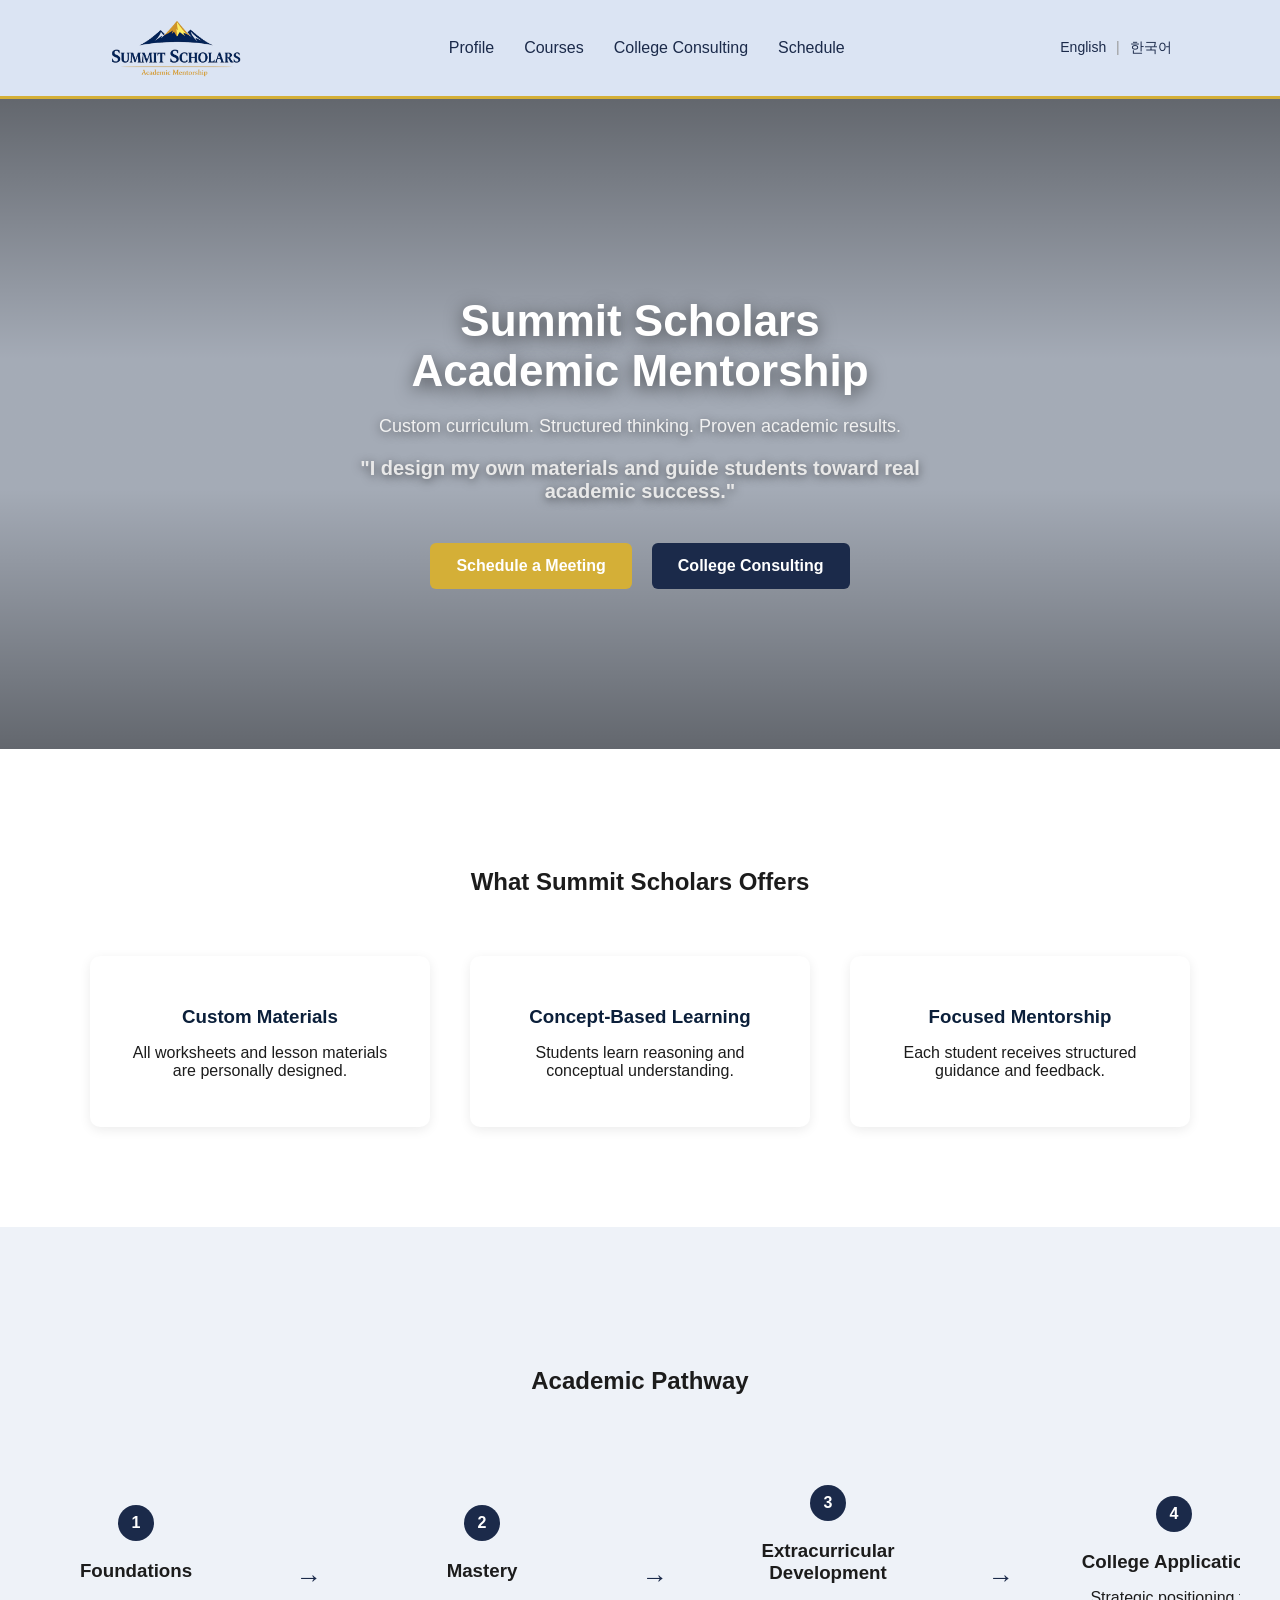
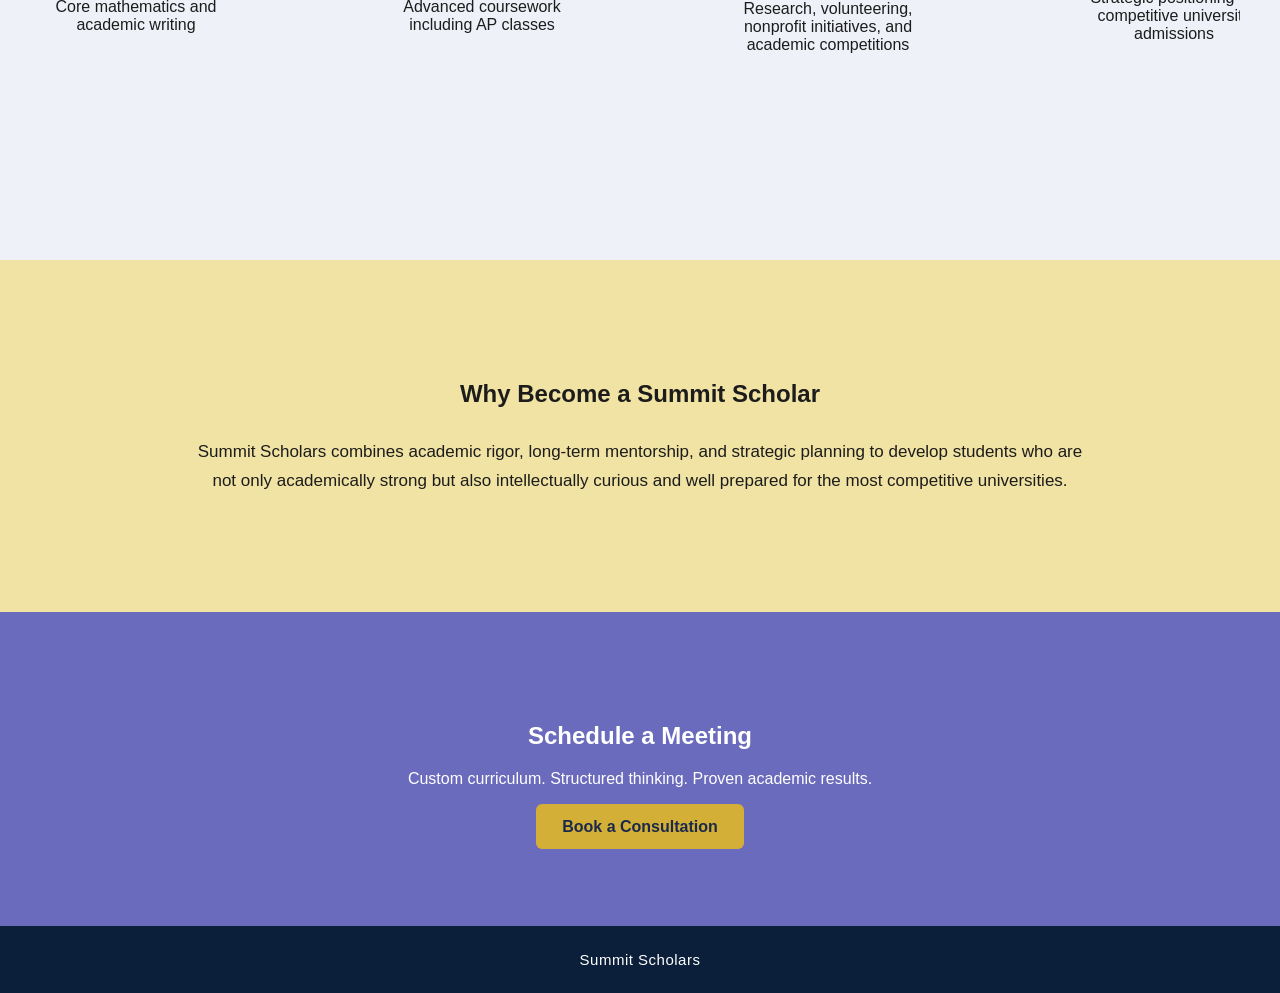
==== index.html @ 56b3a08c "Add files via upload" ====
<!DOCTYPE html>
<html>

<head>

<meta charset="UTF-8">
<title>Summit Scholars</title>
<link rel="stylesheet" href="style.css">

</head>

<body data-page="home">

<header>

<a href="index.html" class="logo">
<img src="summit-logo.png" class="logo-img" alt="Summit Scholars Logo">
</a>

<nav>
<a href="profile.html" data-i18n="nav_profile">Profile</a>
<a href="courses.html" data-i18n="nav_courses">Courses</a>
<a href="consulting.html" data-i18n="nav_consulting">College Consulting</a>
<a href="schedule.html" data-i18n="nav_schedule">Schedule</a>
</nav>

<div class="lang-switch">
<a href="#" onclick="setEnglish(); return false;">English</a>
<span class="lang-separator">|</span>
<a href="#" onclick="setKorean(); return false;">한국어</a>
</div>

</header>

<section class="hero section-soft-blue" style="position:relative;padding:120px 20px;text-align:center;overflow:hidden;">

<video id="hero-video" autoplay muted loop playsinline style="position:absolute;top:0;left:0;width:100%;height:100%;object-fit:cover;z-index:0;opacity:0.35;">
  <source src="hero-background.mp4" type="video/mp4">
</video>
<div style="position:absolute;top:0;left:0;width:100%;height:100%;z-index:1;background:linear-gradient(to bottom, rgba(0,0,0,0.55) 0%, rgba(0,0,0,0.25) 40%, rgba(0,0,0,0.25) 60%, rgba(0,0,0,0.55) 100%);"></div>

<div style="max-width:900px;margin:auto;position:relative;z-index:2;padding:40px 50px;">

<h1 data-i18n="hero_title" style="font-size:44px;margin-bottom:20px;color:#ffffff;text-shadow:0 4px 18px rgba(0,0,0,0.6);">Summit Scholars<br>Academic Mentorship</h1>

<p class="subtitle" data-i18n="hero_subtitle" style="font-size:18px;margin-bottom:20px;color:#f1f1f1;text-shadow:0 2px 10px rgba(0,0,0,0.55);">
Elite academic mentorship and strategic college consulting.
</p>

<p class="motto" data-i18n="hero_motto" style="max-width:650px;margin:auto;margin-bottom:40px;color:#e8e8e8;text-shadow:0 2px 10px rgba(0,0,0,0.55);">
Summit Scholars develops students through a structured pathway — building strong academic foundations, advancing into mastery, cultivating meaningful extracurricular experiences, and preparing for competitive university admissions.
</p>

<div style="display:flex;justify-content:center;gap:20px;flex-wrap:wrap;">
<a class="cta" href="schedule.html" data-i18n="schedule_title">Schedule a Meeting</a>
<a class="cta" href="consulting.html" style="background:#1b2a4a;" data-i18n="nav_consulting">College Consulting</a>
</div>

</div>

</section>


<section class="section-light" style="padding:100px 20px;text-align:center;">

<div style="max-width:1100px;margin:auto;">

<h2 data-i18n="services_title" style="margin-bottom:60px;">What Summit Scholars Provides</h2>

<div style="display:grid;grid-template-columns:repeat(auto-fit,minmax(250px,1fr));gap:40px;">

<div class="feature">
<h3 data-i18n="feature1_title">Academic Tutoring</h3>
<p data-i18n="feature1_text">AP coursework, foundational learning, and structured academic support.</p>
</div>

<div class="feature">
<h3 data-i18n="feature2_title">College Consulting</h3>
<p data-i18n="feature2_text">Strategic planning for university admissions and academic positioning.</p>
</div>

<div class="feature">
<h3 data-i18n="feature3_title">Research Mentorship</h3>
<p data-i18n="feature3_text">Guidance toward research, conferences, and academic publications.</p>
</div>

</div>

</div>

</section>


<section class="section-sky" style="padding:120px 20px;text-align:center;">

<div style="max-width:1200px;margin:auto;">

<h2 data-i18n="pathway_title" style="margin-bottom:20px;">Academic Pathway</h2>


<div id="pathway-scroll" style="overflow:hidden;cursor:default;padding:30px 0;">

<div id="pathway-track" style="display:flex;align-items:center;gap:50px;min-width:max-content;padding:40px 60px;">

<!-- STEP 1 -->
<div class="timeline-item" style="text-align:center;width:220px;">
<div style="width:36px;height:36px;background:#1b2a4a;color:white;border-radius:50%;display:flex;align-items:center;justify-content:center;margin:auto;margin-bottom:16px;font-weight:600;">1</div>
<h3 data-i18n="path_foundations" style="margin-bottom:8px;">Foundations</h3>
<p data-i18n="path_foundations_text">Core mathematics and academic writing</p>
</div>

<div style="font-size:26px;color:#1b2a4a;">→</div>

<!-- STEP 2 -->
<div class="timeline-item" style="text-align:center;width:220px;">
<div style="width:36px;height:36px;background:#1b2a4a;color:white;border-radius:50%;display:flex;align-items:center;justify-content:center;margin:auto;margin-bottom:16px;font-weight:600;">2</div>
<h3 data-i18n="path_mastery" style="margin-bottom:8px;">Mastery</h3>
<p data-i18n="path_mastery_text">Advanced coursework including AP classes</p>
</div>

<div style="font-size:26px;color:#1b2a4a;">→</div>

<!-- STEP 3 -->
<div class="timeline-item" style="text-align:center;width:220px;">
<div style="width:36px;height:36px;background:#1b2a4a;color:white;border-radius:50%;display:flex;align-items:center;justify-content:center;margin:auto;margin-bottom:16px;font-weight:600;">3</div>
<h3 data-i18n="path_extracurricular" style="margin-bottom:8px;">Extracurricular Development</h3>
<p data-i18n="path_extracurricular_text">Research, volunteering, nonprofit initiatives, and academic competitions</p>
</div>

<div style="font-size:26px;color:#1b2a4a;">→</div>

<!-- STEP 4 -->
<div class="timeline-item" style="text-align:center;width:220px;">
<div style="width:36px;height:36px;background:#1b2a4a;color:white;border-radius:50%;display:flex;align-items:center;justify-content:center;margin:auto;margin-bottom:16px;font-weight:600;">4</div>
<h3 data-i18n="path_college" style="margin-bottom:8px;">College Applications</h3>
<p data-i18n="path_college_text">Strategic positioning for competitive university admissions</p>
</div>

<div style="font-size:26px;color:#1b2a4a;">→</div>

<!-- STEP 5 -->
<div class="timeline-item" style="text-align:center;width:220px;">
<div style="width:36px;height:36px;background:#1b2a4a;color:white;border-radius:50%;display:flex;align-items:center;justify-content:center;margin:auto;margin-bottom:16px;font-weight:600;">5</div>
<h3 data-i18n="path_postcollege" style="margin-bottom:8px;">Post‑College Preparation</h3>
<p data-i18n="path_postcollege_text">Graduate school and professional development planning</p>
</div>


</div>

</div>

</div>

</section>


<section class="section-gold-soft" style="padding:100px 20px;text-align:center;">

<div style="max-width:900px;margin:auto;">

<h2 data-i18n="summit_title" style="margin-bottom:30px;">The Summit Scholar Approach</h2>

<p data-i18n="summit_text" style="font-size:17px;line-height:1.7;">
Summit Scholars combines academic rigor, long‑term mentorship, and strategic planning to develop students who are not only academically strong but also intellectually curious and well prepared for the most competitive universities.
</p>

</div>

</section>


<section class="cta-section section-accent-purple" style="color:white;padding:90px 20px;text-align:center;margin-bottom:0;">

<h2 data-i18n="schedule_title">Begin Your Academic Journey</h2>

<p data-i18n="hero_subtitle" style="margin-top:10px;margin-bottom:30px;">
Academic mentorship and university consulting through Summit Scholars.
</p>

<a class="cta" href="schedule.html" style="background:#d4af37;color:#1b2a4a;" data-i18n="book_consult">Book a Consultation</a>

</section>

<footer style="margin-top:0;">
<p>Summit Scholars</p>
</footer>

<script>
const heroVideo = document.getElementById('hero-video');
if(heroVideo){
  heroVideo.playbackRate = 0.5;
}

let scrollSpeed = 1.0;
let paused = false;

function animateTimeline(){
  const slider = document.getElementById('pathway-scroll');
  const track = document.getElementById('pathway-track');

  if(slider && track && !paused){
    slider.scrollLeft += scrollSpeed;

    if(slider.scrollLeft >= track.scrollWidth - slider.clientWidth){
      slider.scrollLeft = 0;
    }
  }

  requestAnimationFrame(animateTimeline);
}

const sliderElement = document.getElementById('pathway-scroll');
if(sliderElement){
  sliderElement.addEventListener('mouseenter', () => paused = true);
  sliderElement.addEventListener('mouseleave', () => paused = false);
}

animateTimeline();
</script>

<script>
function revealOnScroll(){
const reveals = document.querySelectorAll(".reveal, .reveal-card");

reveals.forEach(el => {
const windowHeight = window.innerHeight;
const elementTop = el.getBoundingClientRect().top;

if(elementTop < windowHeight - 80){
el.classList.add("active");
}
});
}

window.addEventListener("scroll", revealOnScroll);
window.addEventListener("load", revealOnScroll);

</script>

<script src="lang.js"></script>

</body>
</html>
---- style.css ----
:root{
--navy:#0b1f3a;
--navy-light:#1b2a4a;
--gold:#d4af37;
--gold-soft:#f1e3a3;
--sky:#eef2f8;
--soft-blue:#dbe4f3;
--accent-green:#2f8f83;
--accent-purple:#6b6bbd;
--page-bg:#f4f6fa;
--card-bg:#ffffff;
}

body{
margin:0;
font-family: 'Inter', 'Segoe UI', -apple-system, BlinkMacSystemFont, Arial, sans-serif;
animation: pageFade 0.6s ease-in;
background:var(--page-bg);
color:#1c1c1c;
}

/* PAGE FADE ANIMATION */
@keyframes pageFade{
0%{transform:translateY(10px);} 
100%{transform:translateY(0);} 
}

/* HEADER */

header{
background:var(--soft-blue);
border-bottom:3px solid var(--gold);
padding:18px 8%;
display:flex;
justify-content:space-between;
align-items:center;
}

.logo{
font-size:20px;
font-weight:700;
letter-spacing:1px;
}

.logo-img{
height:60px;
}

nav a{
color:#1b2a4a;
text-decoration:none;
margin-left:30px;
font-weight:500;
transition:0.2s;
}

nav a:hover{
color:var(--gold);
}


/* GLOBAL HEADER NORMALIZATION */
header, header *{
box-sizing:border-box;
}

header nav{
display:flex;
align-items:center;
}

header img{
display:block;
}


.lang-switch{
margin-left:40px;
font-size:14px;
color:#1b2a4a;
}

.lang-switch a{
color:#1b2a4a;
text-decoration:none;
margin:0 6px;
font-weight:500;
}

.lang-switch a:hover{
color:var(--gold);
}

.lang-separator{
color:#999;
}



/* HERO SECTION */

.hero{
display:flex;
align-items:center;
justify-content:space-between;
padding:100px 12%;
background:white;
}

.hero-text{
max-width:520px;
animation: heroFade 0.9s ease;
}

.hero h1{
font-size:42px;
color:var(--navy);
margin-bottom:10px;
}

.subtitle{
font-size:18px;
margin-bottom:20px;
}

.motto{
font-size:20px;
font-weight:600;
color:var(--gold);
margin-bottom:30px;
}

.cta{
background:var(--gold);
color:white;
padding:14px 26px;
border-radius:6px;
text-decoration:none;
font-weight:600;
transition:0.2s;
}

.cta:hover{
background:#b8972f; /* darker gold still ok */
}

.hero-photo{
width:260px;
border-radius:12px;
box-shadow:0 6px 20px rgba(0,0,0,0.2);
}

@keyframes heroFade{
0%{opacity:0; transform:translateY(20px);} 
100%{opacity:1; transform:translateY(0);} 
}



/* FEATURES */

.features{
display:grid;
grid-template-columns:repeat(auto-fit,minmax(260px,1fr));
gap:40px;
padding:80px 12%;
background:var(--sky);
}

.feature{
background:white;
padding:30px;
border-radius:10px;
box-shadow:0 3px 12px rgba(0,0,0,0.08);
transition:transform 0.35s ease, box-shadow 0.35s ease, border 0.35s ease;
border:1px solid transparent;
position:relative;
overflow:hidden;
}

.feature:hover{
transform:translateY(-8px) scale(1.02);
box-shadow:0 16px 40px rgba(0,0,0,0.18);
border:1px solid var(--gold);
}

.feature::after{
content:"";
position:absolute;
inset:0;
border-radius:10px;
pointer-events:none;
opacity:0;
box-shadow:0 0 0 0 rgba(212,175,55,0);
transition:opacity 0.35s ease, box-shadow 0.35s ease;
}

.feature:hover::after{
opacity:1;
box-shadow:0 0 18px 2px rgba(212,175,55,0.35);
}

.feature h3{
color:var(--navy);
margin-bottom:10px;
}



/* FOOTER */

footer{
background:var(--navy);
color:white;
text-align:center;
padding:25px 0;
margin-top:80px;
width:100%;
}

footer p{
margin:0;
font-size:15px;
letter-spacing:0.5px;
}


.courses-page{
padding:80px 12%;
text-align:center;
}

.courses-page h1{
font-size:38px;
color:var(--navy);
margin-bottom:15px;
}

.courses-intro{
max-width:700px;
margin:auto;
margin-bottom:50px;
font-size:18px;
line-height:1.6;
}

.course-grid{
display:grid;
grid-template-columns:repeat(auto-fit,minmax(180px,1fr));
gap:25px;
max-width:900px;
margin:auto;
}

.course-box{
background:white;
padding:35px 15px;
border-radius:10px;
font-weight:600;
font-size:16px;
box-shadow:0 4px 12px rgba(0,0,0,0.08);
border-top:4px solid var(--gold);
transition:0.2s;
}

.course-box:hover{
transform:translateY(-5px);
box-shadow:0 8px 20px rgba(0,0,0,0.15);
}

.caption{
margin-top:40px;
font-style:italic;
font-size:16px;
}

.course-section-title{
margin-top:50px;
margin-bottom:25px;
color:var(--navy);
font-size:24px;
}

.soon{
opacity:0.8;
border-top:4px solid #888;
}

.profile-page{
padding:80px 12%;
max-width:900px;
margin:auto;
}

.profile-page h1{
font-size:40px;
margin-bottom:20px;
color:var(--navy);
}

.profile-intro{
font-size:18px;
margin-bottom:25px;
}

.profile-page h2{
margin-top:40px;
color:var(--navy);
}

.profile-block{
background:white;
padding:25px;
margin-top:10px;
border-radius:8px;
box-shadow:0 3px 10px rgba(0,0,0,0.08);
transition: transform 0.25s ease, box-shadow 0.25s ease;
}

.profile-block:hover{
transform:translateY(-4px);
box-shadow:0 8px 22px rgba(0,0,0,0.12);
}

.profile-block ul{
margin:0;
padding-left:18px;
line-height:1.7;
}

.consulting-coming-soon{
border:2px solid var(--gold);
padding:25px;
border-radius:10px;
margin:30px 0;
background:#fafafa;
}

.consulting-preview{
margin:30px 0;
}

.consulting-preview ul{
margin-top:10px;
line-height:1.7;
}

.consulting-intro{
margin-bottom:20px;
}

.consulting-content{
max-width:900px;
margin-top:10px;
}

.consulting-title{
margin-bottom:25px;
}

.consulting-section{
margin:30px 0;
line-height:1.7;
}


/* SCROLL REVEAL ANIMATION */
.reveal{
opacity:0;
transform:translateY(30px);
transition:opacity 0.7s ease, transform 0.7s ease;
}

.reveal.active{
opacity:1;
transform:translateY(0);
}

/* staggered animation for nicer appearance */
.reveal-delay-1{ transition-delay:0.1s; }
.reveal-delay-2{ transition-delay:0.2s; }
.reveal-delay-3{ transition-delay:0.3s; }
.reveal-delay-4{ transition-delay:0.4s; }

/* optional slight zoom effect for cards */
.reveal-card{
opacity:0;
transform:translateY(30px) scale(0.97);
transition:opacity 0.7s ease, transform 0.7s ease;
}

.reveal-card.active{
opacity:1;
transform:translateY(0) scale(1);
}

.section-light{background:var(--card-bg);} 
.section-sky{background:var(--sky);} 
.section-soft-blue{background:var(--soft-blue);} 
.section-gold-soft{background:var(--gold-soft);} 
.section-accent-green{background:var(--accent-green); color:white;} 
.section-accent-purple{background:var(--accent-purple); color:white;}
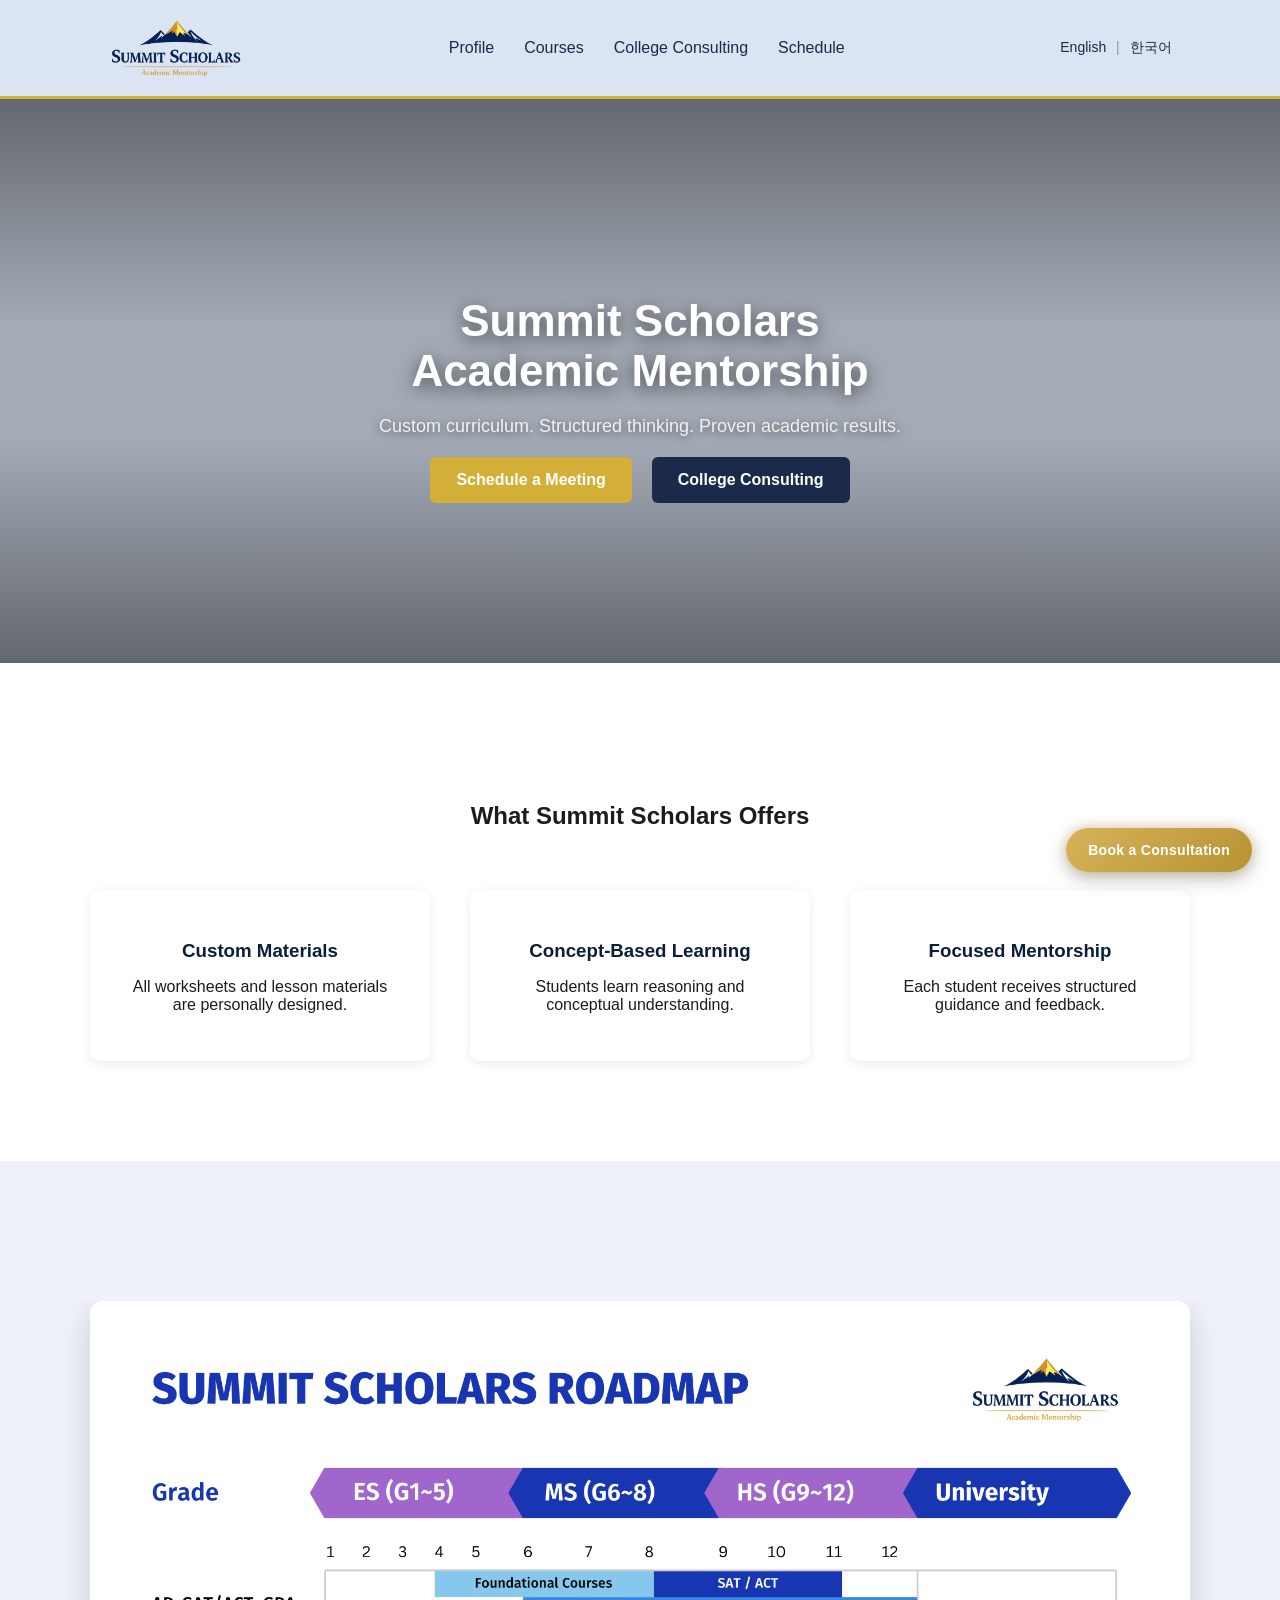
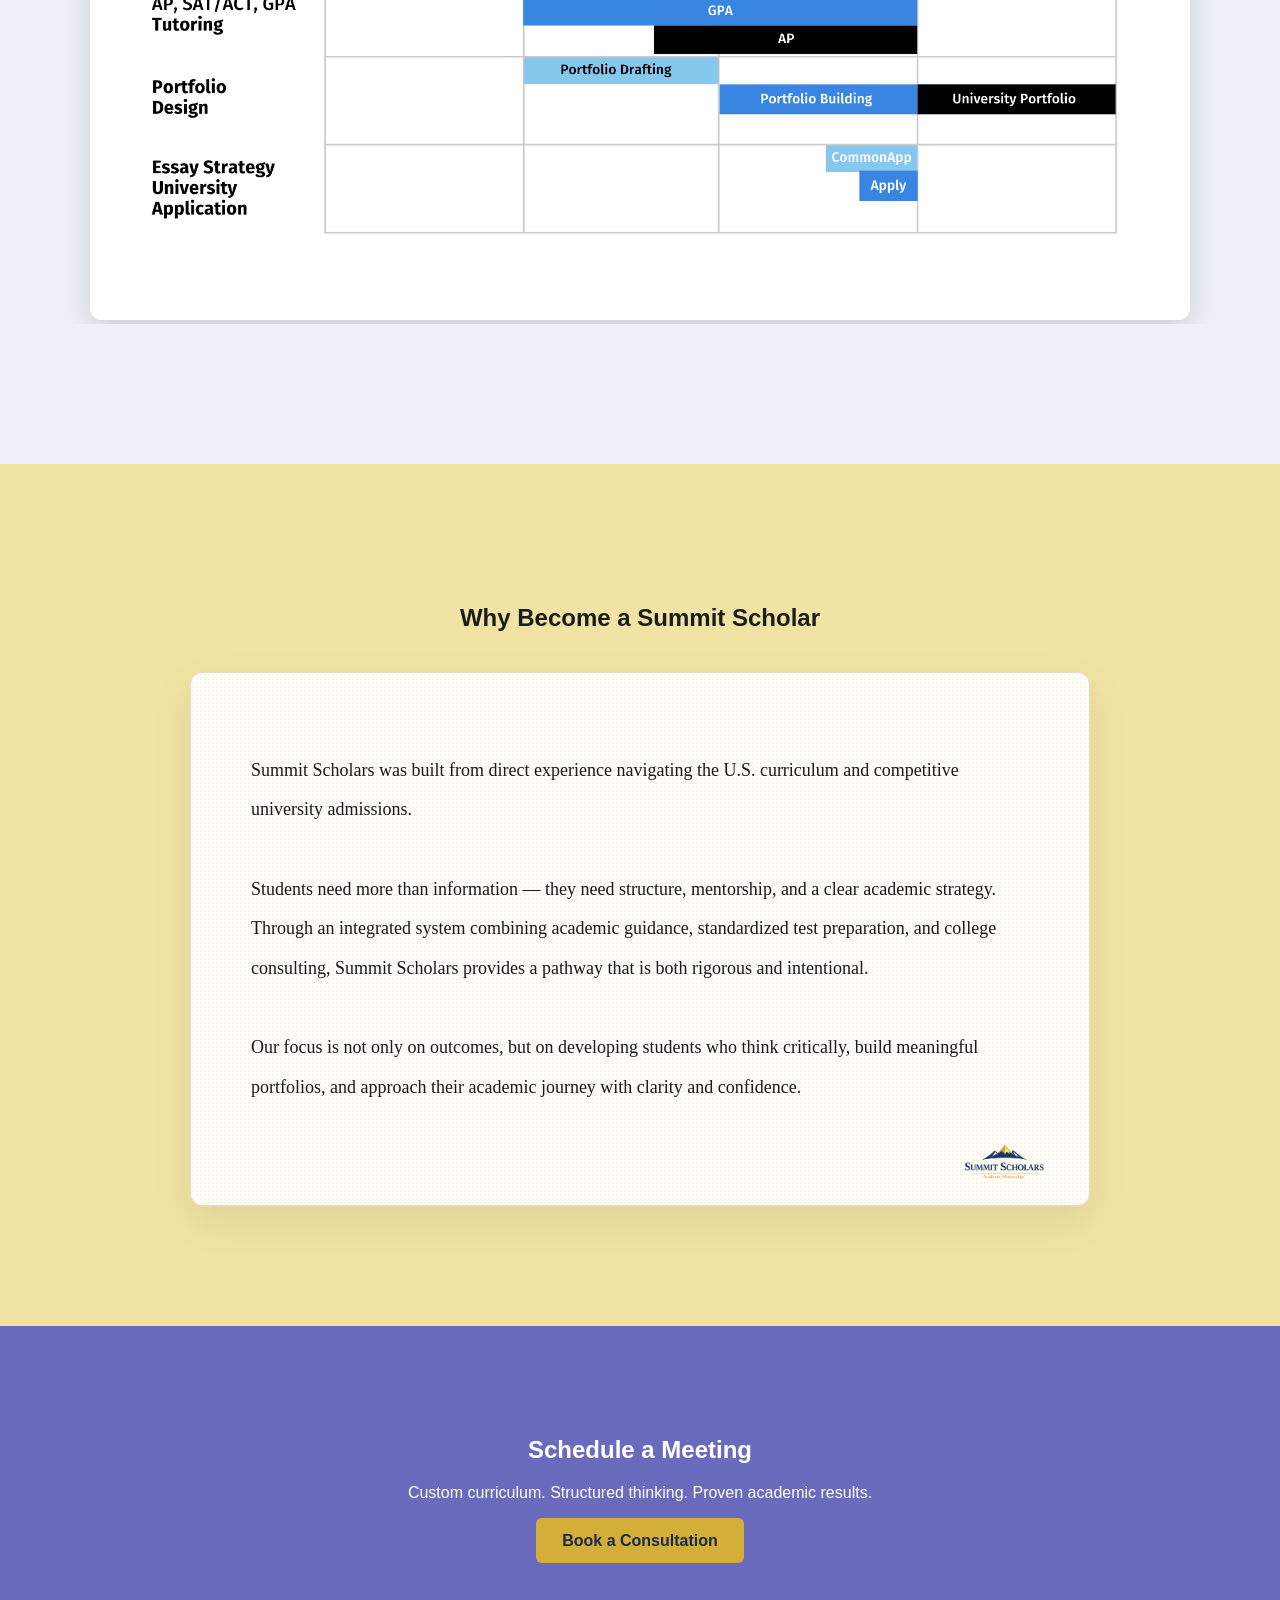
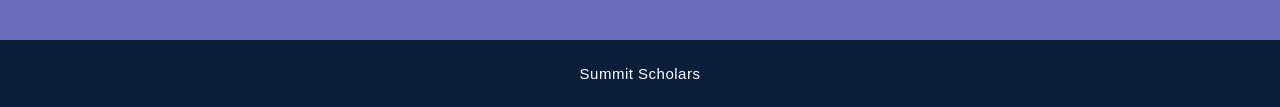
==== commit d4cb46bc: "Add files via upload" ====
--- a/index.html
+++ b/index.html
@@ -47,9 +47,6 @@
 Elite academic mentorship and strategic college consulting.
 </p>
 
-<p class="motto" data-i18n="hero_motto" style="max-width:650px;margin:auto;margin-bottom:40px;color:#e8e8e8;text-shadow:0 2px 10px rgba(0,0,0,0.55);">
-Summit Scholars develops students through a structured pathway — building strong academic foundations, advancing into mastery, cultivating meaningful extracurricular experiences, and preparing for competitive university admissions.
-</p>
 
 <div style="display:flex;justify-content:center;gap:20px;flex-wrap:wrap;">
 <a class="cta" href="schedule.html" data-i18n="schedule_title">Schedule a Meeting</a>
@@ -60,8 +57,7 @@
 
 </section>
 
-
-<section class="section-light" style="padding:100px 20px;text-align:center;">
+<section class="section-light" style="padding:120px 20px 100px 20px;text-align:center;margin-top:0;">
 
 <div style="max-width:1100px;margin:auto;">
 
@@ -91,79 +87,45 @@
 </section>
 
 
-<section class="section-sky" style="padding:120px 20px;text-align:center;">
+<section class="section-sky" style="padding:140px 20px;text-align:center;">
 
 <div style="max-width:1200px;margin:auto;">
 
-<h2 data-i18n="pathway_title" style="margin-bottom:20px;">Academic Pathway</h2>
-
-
-<div id="pathway-scroll" style="overflow:hidden;cursor:default;padding:30px 0;">
-
-<div id="pathway-track" style="display:flex;align-items:center;gap:50px;min-width:max-content;padding:40px 60px;">
-
-<!-- STEP 1 -->
-<div class="timeline-item" style="text-align:center;width:220px;">
-<div style="width:36px;height:36px;background:#1b2a4a;color:white;border-radius:50%;display:flex;align-items:center;justify-content:center;margin:auto;margin-bottom:16px;font-weight:600;">1</div>
-<h3 data-i18n="path_foundations" style="margin-bottom:8px;">Foundations</h3>
-<p data-i18n="path_foundations_text">Core mathematics and academic writing</p>
-</div>
-
-<div style="font-size:26px;color:#1b2a4a;">→</div>
-
-<!-- STEP 2 -->
-<div class="timeline-item" style="text-align:center;width:220px;">
-<div style="width:36px;height:36px;background:#1b2a4a;color:white;border-radius:50%;display:flex;align-items:center;justify-content:center;margin:auto;margin-bottom:16px;font-weight:600;">2</div>
-<h3 data-i18n="path_mastery" style="margin-bottom:8px;">Mastery</h3>
-<p data-i18n="path_mastery_text">Advanced coursework including AP classes</p>
-</div>
-
-<div style="font-size:26px;color:#1b2a4a;">→</div>
-
-<!-- STEP 3 -->
-<div class="timeline-item" style="text-align:center;width:220px;">
-<div style="width:36px;height:36px;background:#1b2a4a;color:white;border-radius:50%;display:flex;align-items:center;justify-content:center;margin:auto;margin-bottom:16px;font-weight:600;">3</div>
-<h3 data-i18n="path_extracurricular" style="margin-bottom:8px;">Extracurricular Development</h3>
-<p data-i18n="path_extracurricular_text">Research, volunteering, nonprofit initiatives, and academic competitions</p>
-</div>
-
-<div style="font-size:26px;color:#1b2a4a;">→</div>
-
-<!-- STEP 4 -->
-<div class="timeline-item" style="text-align:center;width:220px;">
-<div style="width:36px;height:36px;background:#1b2a4a;color:white;border-radius:50%;display:flex;align-items:center;justify-content:center;margin:auto;margin-bottom:16px;font-weight:600;">4</div>
-<h3 data-i18n="path_college" style="margin-bottom:8px;">College Applications</h3>
-<p data-i18n="path_college_text">Strategic positioning for competitive university admissions</p>
-</div>
-
-<div style="font-size:26px;color:#1b2a4a;">→</div>
-
-<!-- STEP 5 -->
-<div class="timeline-item" style="text-align:center;width:220px;">
-<div style="width:36px;height:36px;background:#1b2a4a;color:white;border-radius:50%;display:flex;align-items:center;justify-content:center;margin:auto;margin-bottom:16px;font-weight:600;">5</div>
-<h3 data-i18n="path_postcollege" style="margin-bottom:8px;">Post‑College Preparation</h3>
-<p data-i18n="path_postcollege_text">Graduate school and professional development planning</p>
-</div>
-
-
-</div>
-
-</div>
-
-</div>
-
-</section>
-
-
-<section class="section-gold-soft" style="padding:100px 20px;text-align:center;">
+
+<div style="overflow-x:auto;">
+<img id="roadmap-img" src="roadmap-us.png" alt="Summit Scholars Roadmap" style="width:100%;max-width:1100px;border-radius:12px;box-shadow:0 10px 30px rgba(0,0,0,0.15);">
+</div>
+
+</div>
+
+</section>
+
+
+<section class="section-gold-soft" style="padding:120px 20px;text-align:center;">
 
 <div style="max-width:900px;margin:auto;">
 
-<h2 data-i18n="summit_title" style="margin-bottom:30px;">The Summit Scholar Approach</h2>
-
-<p data-i18n="summit_text" style="font-size:17px;line-height:1.7;">
-Summit Scholars combines academic rigor, long‑term mentorship, and strategic planning to develop students who are not only academically strong but also intellectually curious and well prepared for the most competitive universities.
+<h2 data-i18n="summit_title" style="margin-bottom:30px;">Why Become a Summit Scholar</h2>
+
+<div class="letter-card">
+<p data-i18n="summit_text" class="letter-text">
+Dear students and parents,
+
+Summit Scholars was built from direct experience navigating the U.S. curriculum and competitive university admissions.
+
+Throughout this journey, one thing became clear — students need more than information. They need structure, mentorship, and a clear academic direction.
+
+This is why Summit Scholars exists.
+
+Rather than offering fragmented services, we provide an integrated system that brings together academic mentorship, standardized test preparation, and college consulting into one cohesive pathway.
+
+As someone who has personally gone through this process, I approach each student with a deep sense of responsibility. This is not just about achieving results, but about helping students grow into individuals who think critically, build meaningful portfolios, and pursue their goals with confidence.
+
+If you are looking for guidance that is structured, intentional, and grounded in real experience, Summit Scholars is here to support you.
+
 </p>
+<img src="summit-logo.png" alt="logo" class="letter-logo">
+</div>
 
 </div>
 
@@ -240,5 +202,38 @@
 
 <script src="lang.js"></script>
 
+<style>
+
+.letter-card{
+  max-width:800px;
+  margin:40px auto 0 auto;
+  padding:60px 60px 80px 60px;
+  background:#fffdf7;
+  background-image: radial-gradient(rgba(0,0,0,0.03) 1px, transparent 1px);
+  background-size: 4px 4px;
+  border:1px solid #e5dcc5;
+  border-radius:12px;
+  box-shadow:0 15px 40px rgba(0,0,0,0.08);
+  text-align:left;
+  position:relative;
+}
+
+.letter-text{
+  font-size:18px;
+  line-height:2.2;
+  color:#1a1a1a;
+  font-family:"Segoe Script","Bradley Hand","Comic Sans MS",cursive;
+}
+
+.letter-logo{
+  position:absolute;
+  bottom:25px;
+  right:40px;
+  width:90px;
+  opacity:0.9;
+}
+
+</style>
+
 </body>
 </html>
--- a/style.css
+++ b/style.css
@@ -399,4 +399,42 @@
 .section-soft-blue{background:var(--soft-blue);} 
 .section-gold-soft{background:var(--gold-soft);} 
 .section-accent-green{background:var(--accent-green); color:white;} 
-.section-accent-purple{background:var(--accent-purple); color:white;} +.section-accent-purple{background:var(--accent-purple); color:white;}
+
+/* Floating Consultation Button */
+
+.floating-consult{
+
+position: fixed;
+right: 30px;
+bottom: 30px;
+
+background: #c5a24d;
+color: white;
+
+padding: 14px 20px;
+
+font-size: 14px;
+font-weight: 600;
+
+border-radius: 30px;
+
+text-decoration: none;
+
+box-shadow: 0 6px 20px rgba(0,0,0,0.2);
+
+transition: all .25s ease;
+
+z-index: 9999;
+
+}
+
+.floating-consult:hover{
+
+transform: translateY(-3px);
+
+background: #a8892e;
+
+box-shadow: 0 10px 30px rgba(0,0,0,0.3);
+
+}
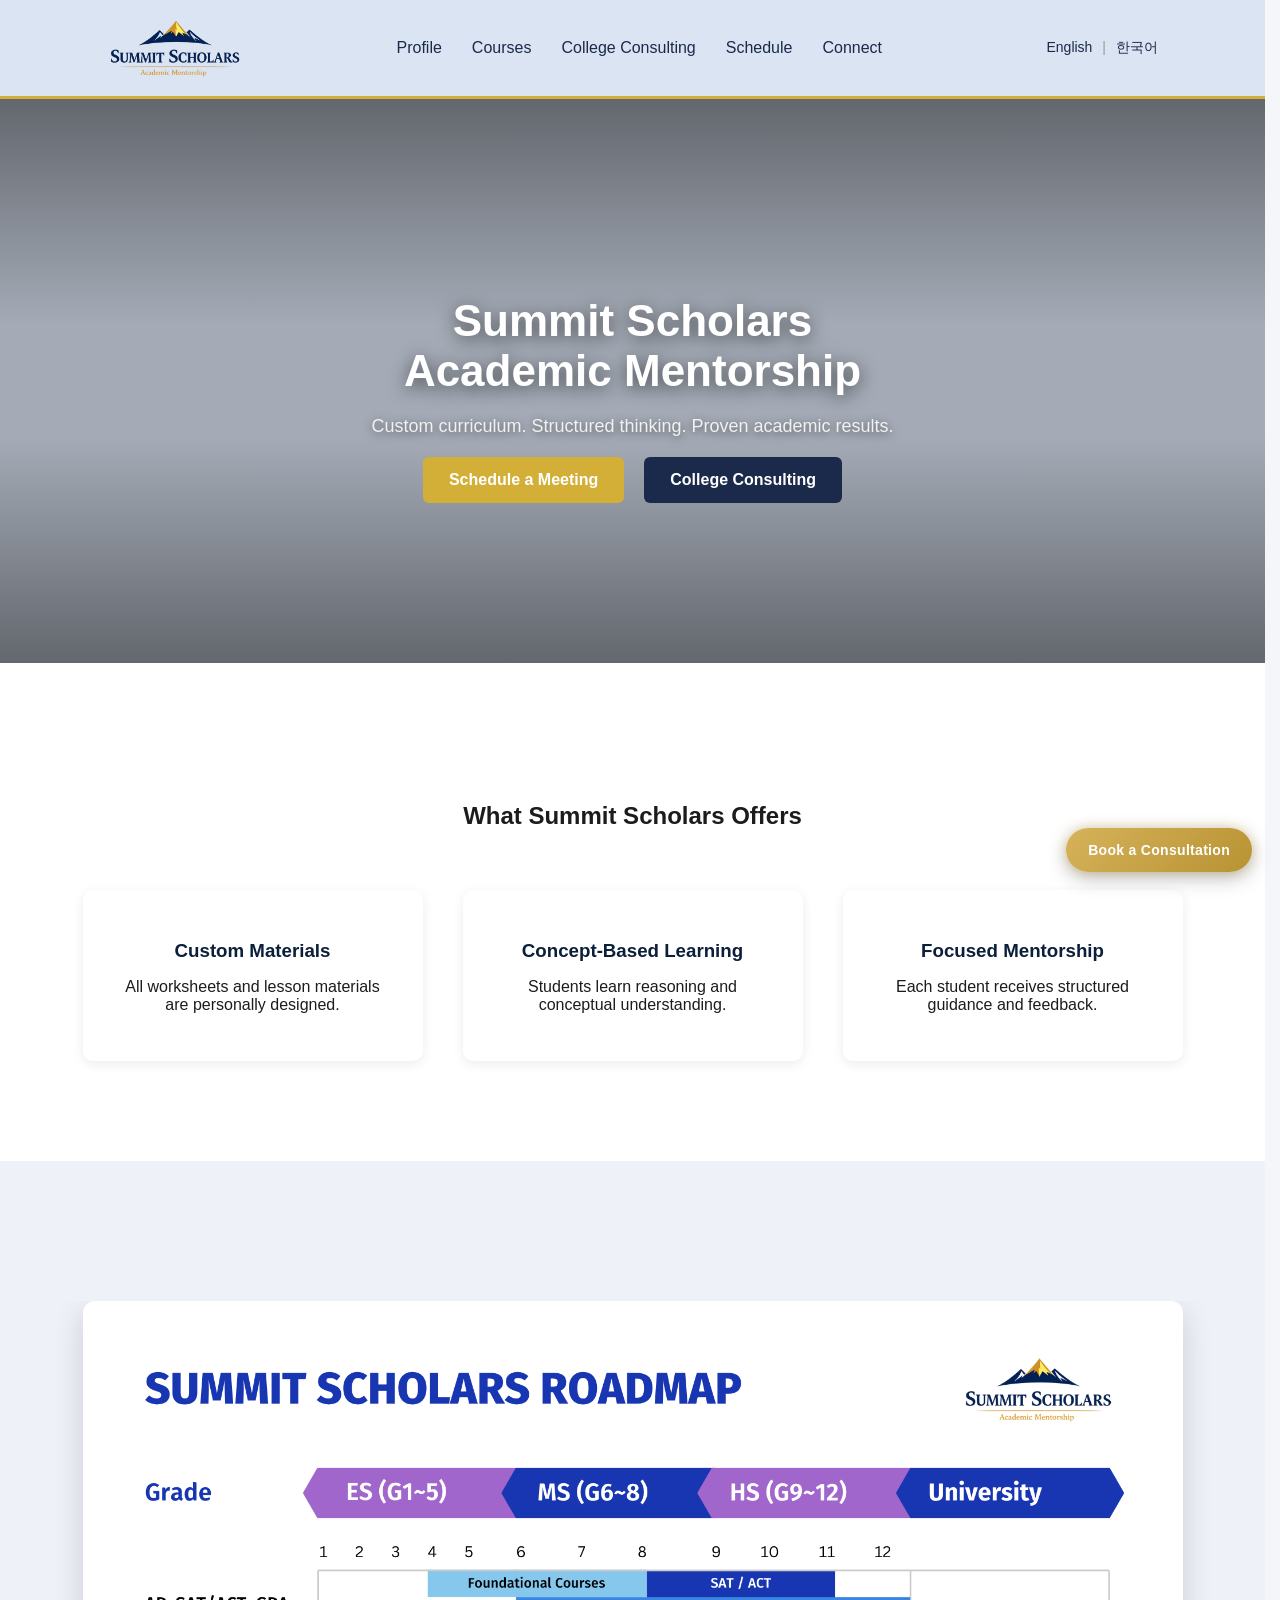
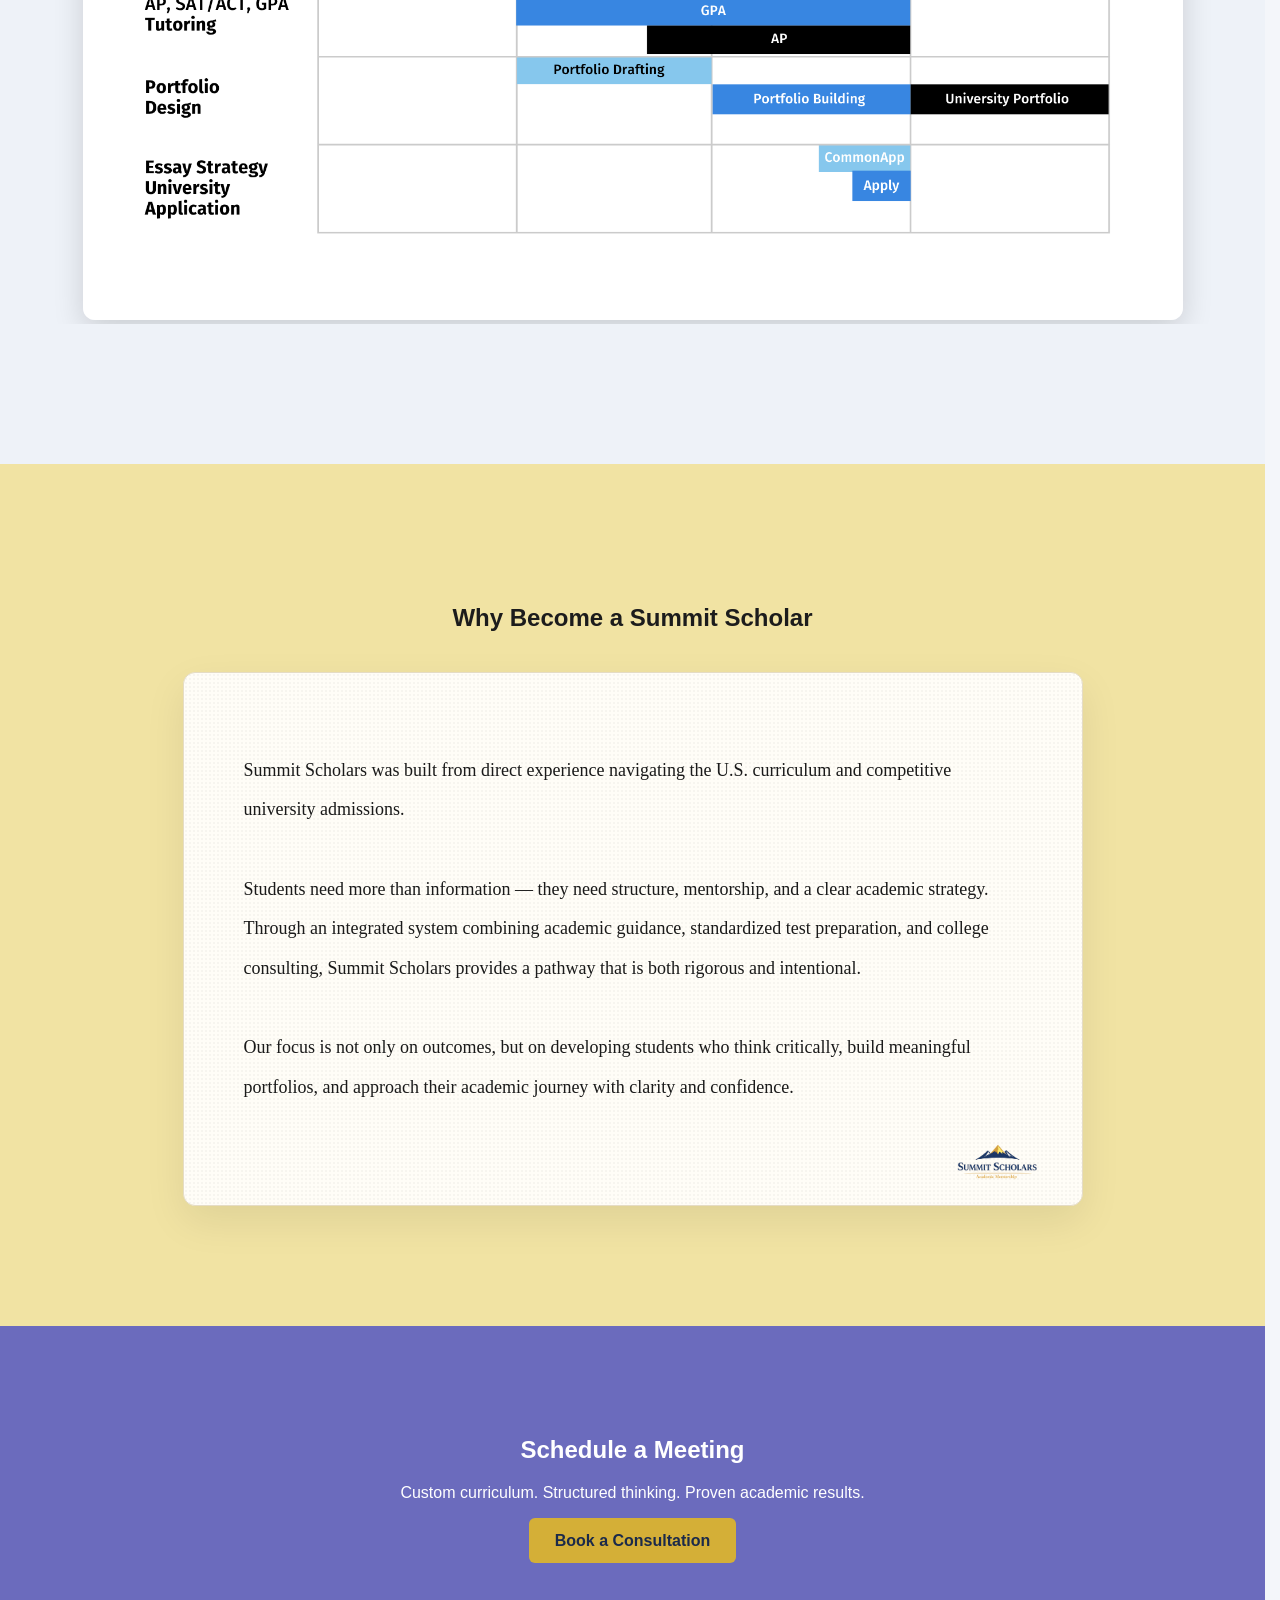
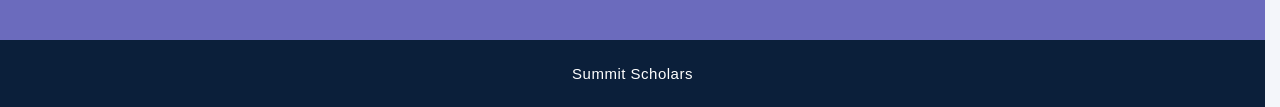
==== commit a8301789: "Add files via upload" ====
--- a/index.html
+++ b/index.html
@@ -4,6 +4,7 @@
 <head>
 
 <meta charset="UTF-8">
+<meta name="viewport" content="width=device-width, initial-scale=1.0">
 <title>Summit Scholars</title>
 <link rel="stylesheet" href="style.css">
 
@@ -22,48 +23,50 @@
 <a href="courses.html" data-i18n="nav_courses">Courses</a>
 <a href="consulting.html" data-i18n="nav_consulting">College Consulting</a>
 <a href="schedule.html" data-i18n="nav_schedule">Schedule</a>
+<a href="connect.html" data-i18n="nav_connect">Connect</a>
 </nav>
 
 <div class="lang-switch">
-<a href="#" onclick="setEnglish(); return false;">English</a>
+<a href="#" data-language="en">English</a>
 <span class="lang-separator">|</span>
-<a href="#" onclick="setKorean(); return false;">한국어</a>
+<a href="#" data-language="ko">한국어</a>
 </div>
 
 </header>
 
-<section class="hero section-soft-blue" style="position:relative;padding:120px 20px;text-align:center;overflow:hidden;">
+<main>
+<section class="hero home-hero section-soft-blue">
 
-<video id="hero-video" autoplay muted loop playsinline style="position:absolute;top:0;left:0;width:100%;height:100%;object-fit:cover;z-index:0;opacity:0.35;">
+<video id="hero-video" class="hero-video" autoplay muted loop playsinline>
   <source src="hero-background.mp4" type="video/mp4">
 </video>
-<div style="position:absolute;top:0;left:0;width:100%;height:100%;z-index:1;background:linear-gradient(to bottom, rgba(0,0,0,0.55) 0%, rgba(0,0,0,0.25) 40%, rgba(0,0,0,0.25) 60%, rgba(0,0,0,0.55) 100%);"></div>
+<div class="hero-overlay"></div>
 
-<div style="max-width:900px;margin:auto;position:relative;z-index:2;padding:40px 50px;">
+<div class="hero-content">
 
-<h1 data-i18n="hero_title" style="font-size:44px;margin-bottom:20px;color:#ffffff;text-shadow:0 4px 18px rgba(0,0,0,0.6);">Summit Scholars<br>Academic Mentorship</h1>
+<h1 class="home-hero-title" data-i18n="hero_title">Summit Scholars<br>Academic Mentorship</h1>
 
-<p class="subtitle" data-i18n="hero_subtitle" style="font-size:18px;margin-bottom:20px;color:#f1f1f1;text-shadow:0 2px 10px rgba(0,0,0,0.55);">
+<p class="subtitle home-hero-subtitle" data-i18n="hero_subtitle">
 Elite academic mentorship and strategic college consulting.
 </p>
 
 
-<div style="display:flex;justify-content:center;gap:20px;flex-wrap:wrap;">
+<div class="button-row">
 <a class="cta" href="schedule.html" data-i18n="schedule_title">Schedule a Meeting</a>
-<a class="cta" href="consulting.html" style="background:#1b2a4a;" data-i18n="nav_consulting">College Consulting</a>
+<a class="cta cta--navy" href="consulting.html" data-i18n="nav_consulting">College Consulting</a>
 </div>
 
 </div>
 
 </section>
 
-<section class="section-light" style="padding:120px 20px 100px 20px;text-align:center;margin-top:0;">
+<section class="services-section section-light">
 
-<div style="max-width:1100px;margin:auto;">
+<div class="section-container">
 
-<h2 data-i18n="services_title" style="margin-bottom:60px;">What Summit Scholars Provides</h2>
+<h2 class="services-title" data-i18n="services_title">What Summit Scholars Provides</h2>
 
-<div style="display:grid;grid-template-columns:repeat(auto-fit,minmax(250px,1fr));gap:40px;">
+<div class="feature-grid">
 
 <div class="feature">
 <h3 data-i18n="feature1_title">Academic Tutoring</h3>
@@ -87,13 +90,13 @@
 </section>
 
 
-<section class="section-sky" style="padding:140px 20px;text-align:center;">
+<section class="roadmap-section section-sky">
 
-<div style="max-width:1200px;margin:auto;">
+<div class="section-container section-container--wide">
 
 
-<div style="overflow-x:auto;">
-<img id="roadmap-img" src="roadmap-us.png" alt="Summit Scholars Roadmap" style="width:100%;max-width:1100px;border-radius:12px;box-shadow:0 10px 30px rgba(0,0,0,0.15);">
+<div class="roadmap-scroll">
+<img id="roadmap-img" class="roadmap-image" src="roadmap-us.png" alt="Summit Scholars Roadmap">
 </div>
 
 </div>
@@ -101,11 +104,11 @@
 </section>
 
 
-<section class="section-gold-soft" style="padding:120px 20px;text-align:center;">
+<section class="letter-section section-gold-soft">
 
-<div style="max-width:900px;margin:auto;">
+<div class="section-container section-container--narrow">
 
-<h2 data-i18n="summit_title" style="margin-bottom:30px;">Why Become a Summit Scholar</h2>
+<h2 class="letter-section-title" data-i18n="summit_title">Why Become a Summit Scholar</h2>
 
 <div class="letter-card">
 <p data-i18n="summit_text" class="letter-text">
@@ -132,108 +135,25 @@
 </section>
 
 
-<section class="cta-section section-accent-purple" style="color:white;padding:90px 20px;text-align:center;margin-bottom:0;">
+<section class="cta-section home-cta-section section-accent-purple">
 
 <h2 data-i18n="schedule_title">Begin Your Academic Journey</h2>
 
-<p data-i18n="hero_subtitle" style="margin-top:10px;margin-bottom:30px;">
+<p class="home-cta-text" data-i18n="hero_subtitle">
 Academic mentorship and university consulting through Summit Scholars.
 </p>
 
-<a class="cta" href="schedule.html" style="background:#d4af37;color:#1b2a4a;" data-i18n="book_consult">Book a Consultation</a>
+<a class="cta cta--gold" href="schedule.html" data-i18n="book_consult">Book a Consultation</a>
 
 </section>
+</main>
 
-<footer style="margin-top:0;">
+<footer class="footer--flush">
 <p>Summit Scholars</p>
 </footer>
 
-<script>
-const heroVideo = document.getElementById('hero-video');
-if(heroVideo){
-  heroVideo.playbackRate = 0.5;
-}
-
-let scrollSpeed = 1.0;
-let paused = false;
-
-function animateTimeline(){
-  const slider = document.getElementById('pathway-scroll');
-  const track = document.getElementById('pathway-track');
-
-  if(slider && track && !paused){
-    slider.scrollLeft += scrollSpeed;
-
-    if(slider.scrollLeft >= track.scrollWidth - slider.clientWidth){
-      slider.scrollLeft = 0;
-    }
-  }
-
-  requestAnimationFrame(animateTimeline);
-}
-
-const sliderElement = document.getElementById('pathway-scroll');
-if(sliderElement){
-  sliderElement.addEventListener('mouseenter', () => paused = true);
-  sliderElement.addEventListener('mouseleave', () => paused = false);
-}
-
-animateTimeline();
-</script>
-
-<script>
-function revealOnScroll(){
-const reveals = document.querySelectorAll(".reveal, .reveal-card");
-
-reveals.forEach(el => {
-const windowHeight = window.innerHeight;
-const elementTop = el.getBoundingClientRect().top;
-
-if(elementTop < windowHeight - 80){
-el.classList.add("active");
-}
-});
-}
-
-window.addEventListener("scroll", revealOnScroll);
-window.addEventListener("load", revealOnScroll);
-
-</script>
-
+<script src="main.js"></script>
 <script src="lang.js"></script>
 
-<style>
-
-.letter-card{
-  max-width:800px;
-  margin:40px auto 0 auto;
-  padding:60px 60px 80px 60px;
-  background:#fffdf7;
-  background-image: radial-gradient(rgba(0,0,0,0.03) 1px, transparent 1px);
-  background-size: 4px 4px;
-  border:1px solid #e5dcc5;
-  border-radius:12px;
-  box-shadow:0 15px 40px rgba(0,0,0,0.08);
-  text-align:left;
-  position:relative;
-}
-
-.letter-text{
-  font-size:18px;
-  line-height:2.2;
-  color:#1a1a1a;
-  font-family:"Segoe Script","Bradley Hand","Comic Sans MS",cursive;
-}
-
-.letter-logo{
-  position:absolute;
-  bottom:25px;
-  right:40px;
-  width:90px;
-  opacity:0.9;
-}
-
-</style>
-
 </body>
-</html>+</html>
--- a/style.css
+++ b/style.css
@@ -5,10 +5,13 @@
 --gold-soft:#f1e3a3;
 --sky:#eef2f8;
 --soft-blue:#dbe4f3;
---accent-green:#2f8f83;
 --accent-purple:#6b6bbd;
 --page-bg:#f4f6fa;
 --card-bg:#ffffff;
+}
+
+html{
+scrollbar-gutter:stable;
 }
 
 body{
@@ -95,6 +98,29 @@
 color:#999;
 }
 
+@media (max-width:900px){
+header{
+flex-wrap:wrap;
+gap:16px;
+}
+
+header nav{
+order:3;
+width:100%;
+justify-content:center;
+flex-wrap:wrap;
+gap:12px 22px;
+}
+
+nav a{
+margin-left:0;
+}
+
+.lang-switch{
+margin-left:0;
+}
+}
+
 
 
 /* HERO SECTION */
@@ -107,11 +133,6 @@
 background:white;
 }
 
-.hero-text{
-max-width:520px;
-animation: heroFade 0.9s ease;
-}
-
 .hero h1{
 font-size:42px;
 color:var(--navy);
@@ -121,13 +142,6 @@
 .subtitle{
 font-size:18px;
 margin-bottom:20px;
-}
-
-.motto{
-font-size:20px;
-font-weight:600;
-color:var(--gold);
-margin-bottom:30px;
 }
 
 .cta{
@@ -144,28 +158,7 @@
 background:#b8972f; /* darker gold still ok */
 }
 
-.hero-photo{
-width:260px;
-border-radius:12px;
-box-shadow:0 6px 20px rgba(0,0,0,0.2);
-}
-
-@keyframes heroFade{
-0%{opacity:0; transform:translateY(20px);} 
-100%{opacity:1; transform:translateY(0);} 
-}
-
-
-
 /* FEATURES */
-
-.features{
-display:grid;
-grid-template-columns:repeat(auto-fit,minmax(260px,1fr));
-gap:40px;
-padding:80px 12%;
-background:var(--sky);
-}
 
 .feature{
 background:white;
@@ -268,12 +261,6 @@
 box-shadow:0 8px 20px rgba(0,0,0,0.15);
 }
 
-.caption{
-margin-top:40px;
-font-style:italic;
-font-size:16px;
-}
-
 .course-section-title{
 margin-top:50px;
 margin-bottom:25px;
@@ -328,42 +315,6 @@
 line-height:1.7;
 }
 
-.consulting-coming-soon{
-border:2px solid var(--gold);
-padding:25px;
-border-radius:10px;
-margin:30px 0;
-background:#fafafa;
-}
-
-.consulting-preview{
-margin:30px 0;
-}
-
-.consulting-preview ul{
-margin-top:10px;
-line-height:1.7;
-}
-
-.consulting-intro{
-margin-bottom:20px;
-}
-
-.consulting-content{
-max-width:900px;
-margin-top:10px;
-}
-
-.consulting-title{
-margin-bottom:25px;
-}
-
-.consulting-section{
-margin:30px 0;
-line-height:1.7;
-}
-
-
 /* SCROLL REVEAL ANIMATION */
 .reveal{
 opacity:0;
@@ -398,43 +349,532 @@
 .section-sky{background:var(--sky);} 
 .section-soft-blue{background:var(--soft-blue);} 
 .section-gold-soft{background:var(--gold-soft);} 
-.section-accent-green{background:var(--accent-green); color:white;} 
 .section-accent-purple{background:var(--accent-purple); color:white;}
 
-/* Floating Consultation Button */
+/* HOME PAGE */
+
+.home-hero{
+position:relative;
+padding:120px 20px;
+text-align:center;
+overflow:hidden;
+}
+
+.hero-video{
+position:absolute;
+inset:0;
+width:100%;
+height:100%;
+object-fit:cover;
+z-index:0;
+opacity:0.35;
+}
+
+.hero-overlay{
+position:absolute;
+inset:0;
+z-index:1;
+background:linear-gradient(to bottom, rgba(0,0,0,0.55) 0%, rgba(0,0,0,0.25) 40%, rgba(0,0,0,0.25) 60%, rgba(0,0,0,0.55) 100%);
+}
+
+.hero-content{
+max-width:900px;
+margin:auto;
+position:relative;
+z-index:2;
+padding:40px 50px;
+}
+
+.home-hero .home-hero-title{
+font-size:44px;
+margin-bottom:20px;
+color:white;
+text-shadow:0 4px 18px rgba(0,0,0,0.6);
+}
+
+.home-hero .home-hero-subtitle{
+font-size:18px;
+margin-bottom:20px;
+color:#f1f1f1;
+text-shadow:0 2px 10px rgba(0,0,0,0.55);
+}
+
+.button-row{
+display:flex;
+justify-content:center;
+gap:20px;
+flex-wrap:wrap;
+}
+
+.cta--navy{background:var(--navy-light);}
+.cta--gold{background:var(--gold);color:var(--navy-light);}
+
+.services-section{
+padding:120px 20px 100px;
+text-align:center;
+}
+
+.section-container{
+max-width:1100px;
+margin:auto;
+}
+
+.section-container--wide{max-width:1200px;}
+.section-container--narrow{max-width:900px;}
+.services-title{margin-bottom:60px;}
+
+.feature-grid{
+display:grid;
+grid-template-columns:repeat(auto-fit,minmax(250px,1fr));
+gap:40px;
+}
+
+.roadmap-section{
+padding:140px 20px;
+text-align:center;
+}
+
+.roadmap-scroll{overflow-x:auto;}
+
+.roadmap-image{
+width:100%;
+max-width:1100px;
+border-radius:12px;
+box-shadow:0 10px 30px rgba(0,0,0,0.15);
+}
+
+.letter-section{
+padding:120px 20px;
+text-align:center;
+}
+
+.letter-section-title{margin-bottom:30px;}
+
+.letter-card{
+max-width:800px;
+margin:40px auto 0;
+padding:60px 60px 80px;
+background-color:#fffdf7;
+background-image:radial-gradient(rgba(0,0,0,0.03) 1px, transparent 1px);
+background-size:4px 4px;
+border:1px solid #e5dcc5;
+border-radius:12px;
+box-shadow:0 15px 40px rgba(0,0,0,0.08);
+text-align:left;
+position:relative;
+}
+
+.letter-text{
+font-size:18px;
+line-height:2.2;
+color:#1a1a1a;
+font-family:"Segoe Script","Bradley Hand","Comic Sans MS",cursive;
+}
+
+.letter-logo{
+position:absolute;
+bottom:25px;
+right:40px;
+width:90px;
+opacity:0.9;
+}
+
+.home-cta-section{
+padding:90px 20px;
+text-align:center;
+margin-bottom:0;
+}
+
+.home-cta-text{margin:10px 0 30px;}
+.footer--flush{margin-top:0;}
+
+/* COURSES PAGE */
+
+.foundation-grid .course-box{
+background:#eef5ff;
+border:2px solid #4a6fdc;
+}
+
+.foundation-title{color:#2c4cc9;}
+
+/* PROFILE PAGE */
+
+.profile-header{
+display:flex;
+gap:40px;
+align-items:flex-start;
+max-width:900px;
+}
+
+.profile-intro{flex:1;}
+.affiliation-label{margin-top:15px;max-width:900px;}
+
+.affiliation{
+display:flex;
+align-items:center;
+gap:20px;
+margin-top:20px;
+flex-wrap:wrap;
+}
+
+.affiliation-logo{height:60px;}
+.affiliation-name{margin:0;}
+.affiliation-detail{margin:4px 0 0;}
+
+.profile-photo{
+border:3px solid var(--gold);
+padding:10px;
+border-radius:10px;
+background:white;
+}
+
+.profile-photo img{
+width:220px;
+border-radius:6px;
+display:block;
+}
+
+.matriculation-card{
+position:relative;
+text-align:center;
+border:1px solid var(--gold);
+box-shadow:0 0 25px rgba(212,175,55,0.4);
+overflow:hidden;
+}
+
+.matriculation-card::before{
+content:"";
+position:absolute;
+top:-50%;
+left:-50%;
+width:200%;
+height:200%;
+background:linear-gradient(120deg, transparent 30%, rgba(212,175,55,0.4), transparent 70%);
+transform:rotate(25deg);
+animation:shine 4s infinite;
+pointer-events:none;
+}
+
+@keyframes shine{
+0%{transform:translateX(-100%) rotate(25deg);}
+100%{transform:translateX(100%) rotate(25deg);}
+}
+
+.university-heading{
+display:flex;
+flex-direction:column;
+align-items:center;
+gap:15px;
+margin-bottom:25px;
+}
+
+.nyu-logo{height:80px;}
+.university-name{margin:0;font-size:20px;font-weight:600;}
+.nyu-program{margin:0;color:#7c3aed;font-weight:700;font-size:16px;}
+.admissions-label{margin-bottom:10px;color:#555;}
+
+.admissions-list{
+font-size:14px;
+line-height:1.9;
+text-align:left;
+max-width:600px;
+margin:0 auto;
+}
+
+.scholarship{color:#c9a227;font-weight:700;}
+.program{color:#1f4ed8;font-weight:700;}
+.education-stats p{margin:8px 0;}
+.ap-list{margin-left:10px;line-height:1.8;}
+
+/* SCHEDULE PAGE */
+
+.schedule-container{
+max-width:1000px;
+margin:80px auto;
+padding:0 40px;
+}
+
+.schedule-section{margin-bottom:70px;}
+.schedule-intro{margin-top:20px;line-height:1.8;font-size:1.05rem;}
+
+.consult-card{
+margin-top:30px;
+padding:28px;
+border-radius:10px;
+background:#f8fafc;
+border:1px solid var(--gold);
+}
+
+.schedule-cta{margin-top:30px;}
+
+.schedule-button{
+display:inline-block;
+padding:14px 26px;
+background:#bfa14a;
+color:white;
+text-decoration:none;
+border-radius:6px;
+font-weight:600;
+transition:all .2s ease;
+}
+
+.schedule-button:hover{background:#a8892e;transform:translateY(-2px);}
+
+/* CONSULTING PAGE */
+
+.consulting-hero,
+.consulting-application{
+background:#0f172a;
+color:white;
+text-align:center;
+}
+
+.consulting-hero{padding:140px 0 120px;}
+.consulting-application{padding:120px 0;}
+
+.consulting-inner{
+max-width:1100px;
+margin:0 auto;
+padding:0 20px;
+}
+
+.consulting-inner--narrow{max-width:900px;}
+.consulting-title{font-size:42px;margin-bottom:25px;}
+.consulting-lead{font-size:18px;line-height:1.8;opacity:0.9;}
+
+.consulting-stage{padding:100px 0;background:white;}
+.consulting-stage--muted{background:#f8fafc;}
+.consulting-stage--portfolio{padding:110px 0;text-align:center;}
+
+.consulting-two-column{
+display:grid;
+grid-template-columns:1fr 1fr;
+gap:60px;
+align-items:center;
+}
+
+.consulting-stage h2{font-size:32px;margin-bottom:20px;}
+.consulting-copy{line-height:1.8;}
+
+.major-grid{
+display:grid;
+grid-template-columns:repeat(3, minmax(0, 180px));
+gap:18px;
+justify-content:center;
+}
+
+.major-card{
+padding:20px 22px;
+background:#eef2ff;
+border-radius:10px;
+font-weight:700;
+font-size:16px;
+border:1px solid #dbe3ff;
+text-align:center;
+}
+
+.testing-path{
+display:flex;
+flex-direction:column;
+align-items:center;
+gap:18px;
+}
+
+.testing-row{display:flex;gap:14px;}
+
+.testing-card{
+padding:14px 18px;
+background:white;
+border:1px solid #e2e8f0;
+border-radius:8px;
+font-weight:600;
+}
+
+.testing-arrow{font-size:22px;}
+
+.testing-result{
+padding:16px 24px;
+background:#eef2ff;
+border:1px solid #c7d2fe;
+border-radius:10px;
+font-weight:700;
+}
+
+.portfolio-title{font-size:32px;margin-bottom:50px;}
+
+.portfolio-list{
+line-height:1.9;
+text-align:left;
+max-width:260px;
+margin:0 auto;
+}
+
+.portfolio-card h3{margin-bottom:15px;}
+.consulting-application h2{font-size:34px;margin-bottom:25px;}
+.consulting-application p{font-size:18px;line-height:1.9;opacity:0.9;}
+
+.consulting-conclusion{
+margin:0;
+padding:40px 20px;
+background:#fff2cc;
+text-align:center;
+}
+
+.consulting-conclusion h2{font-size:28px;font-weight:700;letter-spacing:1px;}
+.consulting-conclusion p{margin-top:10px;font-size:15px;opacity:0.8;}
+
+#journey-track{
+position:fixed;
+right:40px;
+top:110px;
+bottom:120px;
+width:40px;
+pointer-events:none;
+z-index:5;
+}
+
+#journey-path{
+position:absolute;
+left:50%;
+transform:translateX(-50%);
+top:0;
+width:2px;
+height:100%;
+background:black;
+opacity:0.6;
+border-radius:2px;
+}
+
+#journey-student{
+position:absolute;
+left:50%;
+transform:translate(-50%,0);
+font-size:24px;
+transition:transform 0.25s ease-out;
+}
+
+/* CONNECT PAGE */
+
+.connect-page{
+min-height:calc(100vh - 218px);
+padding:90px 8%;
+box-sizing:border-box;
+text-align:center;
+background:linear-gradient(180deg, var(--page-bg) 0%, var(--soft-blue) 100%);
+}
+
+.connect-page h1{margin:0 0 16px;font-size:40px;color:var(--navy);}
+
+.connect-intro{
+max-width:650px;
+margin:0 auto 50px;
+font-size:18px;
+line-height:1.7;
+color:#4b5563;
+}
+
+.connect-grid{
+display:grid;
+grid-template-columns:repeat(auto-fit, minmax(230px, 1fr));
+gap:28px;
+max-width:1000px;
+margin:auto;
+}
+
+.connect-card{
+display:flex;
+flex-direction:column;
+align-items:center;
+padding:38px 28px;
+background:white;
+border:1px solid rgba(11,31,58,0.1);
+border-top:4px solid var(--gold);
+border-radius:12px;
+box-shadow:0 8px 24px rgba(11,31,58,0.08);
+}
+
+.connect-mark{
+display:flex;
+align-items:center;
+justify-content:center;
+width:58px;
+height:58px;
+margin-bottom:20px;
+border-radius:50%;
+background:var(--navy);
+color:white;
+font-size:22px;
+font-weight:700;
+}
+
+.connect-card h2{margin:0 0 10px;font-size:22px;color:var(--navy);}
+.connect-card p{min-height:50px;margin:0 0 22px;line-height:1.6;color:#5b6472;}
+
+.connect-link{
+margin-top:auto;
+padding:12px 22px;
+border-radius:6px;
+background:var(--gold);
+color:var(--navy);
+font-weight:700;
+text-decoration:none;
+transition:transform .2s ease, background .2s ease;
+}
+
+.connect-link:hover{transform:translateY(-2px);background:#e0bf51;}
+
+/* FLOATING CONSULTATION BUTTON */
 
 .floating-consult{
-
-position: fixed;
-right: 30px;
-bottom: 30px;
-
-background: #c5a24d;
-color: white;
-
-padding: 14px 20px;
-
-font-size: 14px;
-font-weight: 600;
-
-border-radius: 30px;
-
-text-decoration: none;
-
-box-shadow: 0 6px 20px rgba(0,0,0,0.2);
-
-transition: all .25s ease;
-
-z-index: 9999;
-
+position:fixed;
+right:28px;
+bottom:28px;
+padding:14px 22px;
+overflow:hidden;
+background:linear-gradient(135deg,#d6b25a,#b89333);
+color:white;
+border-radius:32px;
+font-weight:600;
+font-size:14px;
+letter-spacing:.3px;
+text-decoration:none;
+box-shadow:0 6px 20px rgba(0,0,0,0.25),0 0 12px rgba(214,178,90,0.45);
+transition:transform .22s ease,box-shadow .22s ease,background .25s ease;
+z-index:9999;
 }
 
 .floating-consult:hover{
-
-transform: translateY(-3px);
-
-background: #a8892e;
-
-box-shadow: 0 10px 30px rgba(0,0,0,0.3);
-
-}+transform:translateY(-4px) scale(1.04);
+background:linear-gradient(135deg,#e2c067,#c9a046);
+box-shadow:0 12px 32px rgba(0,0,0,0.35),0 0 18px rgba(214,178,90,0.7);
+}
+
+.floating-consult::after{
+content:"";
+position:absolute;
+top:0;
+left:-75%;
+width:50%;
+height:100%;
+background:linear-gradient(120deg,transparent 0%,rgba(255,255,255,0.55) 50%,transparent 100%);
+transform:skewX(-20deg);
+animation:consultShine 4s infinite;
+}
+
+@keyframes consultShine{
+0%{left:-75%;}
+60%,100%{left:130%;}
+}
+
+@media (max-width:760px){
+.hero-content{padding:30px 10px;}
+.home-hero .home-hero-title{font-size:36px;}
+.letter-card{padding:40px 30px 75px;}
+.profile-header{flex-direction:column;}
+.profile-photo{align-self:center;}
+.schedule-container{margin:50px auto;padding:0 20px;}
+.consulting-two-column{grid-template-columns:1fr;}
+.major-grid{grid-template-columns:repeat(2, minmax(0, 1fr));}
+#journey-track{display:none;}
+.floating-consult{right:18px;bottom:18px;}
+}
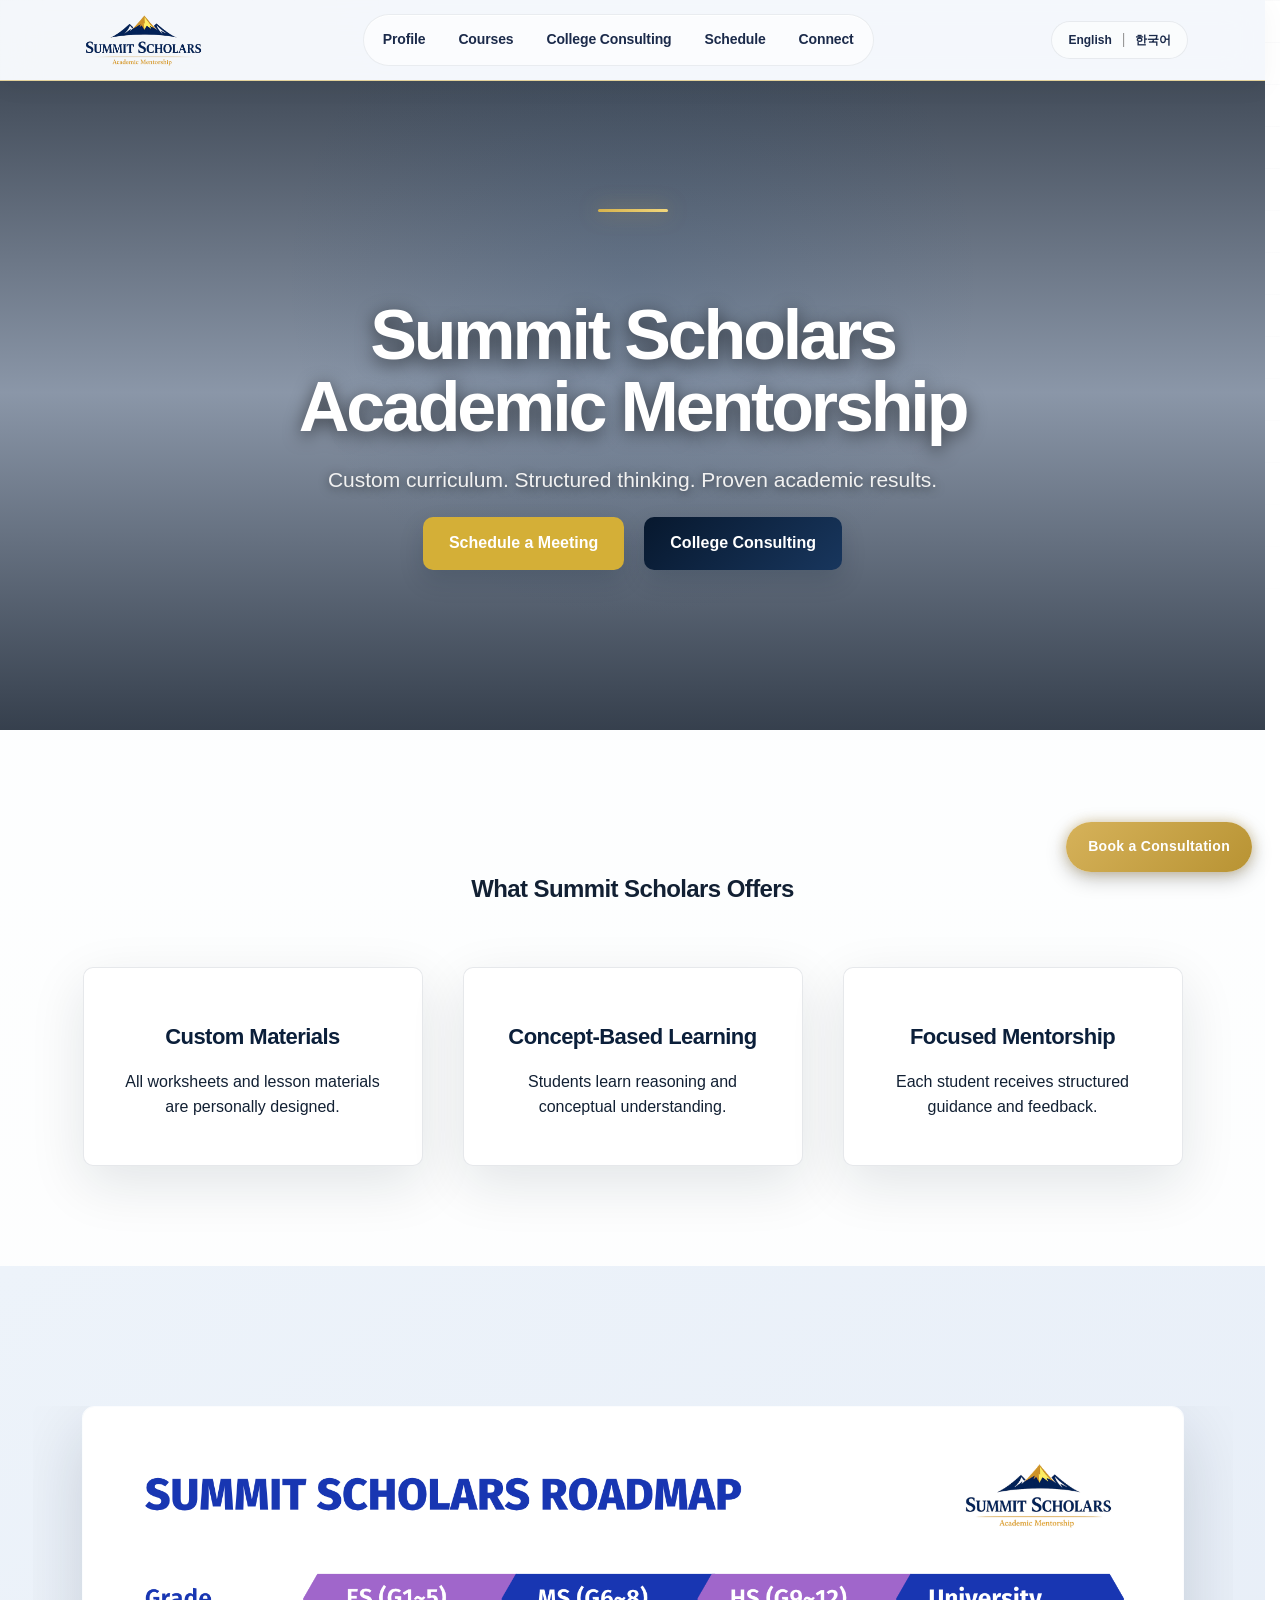
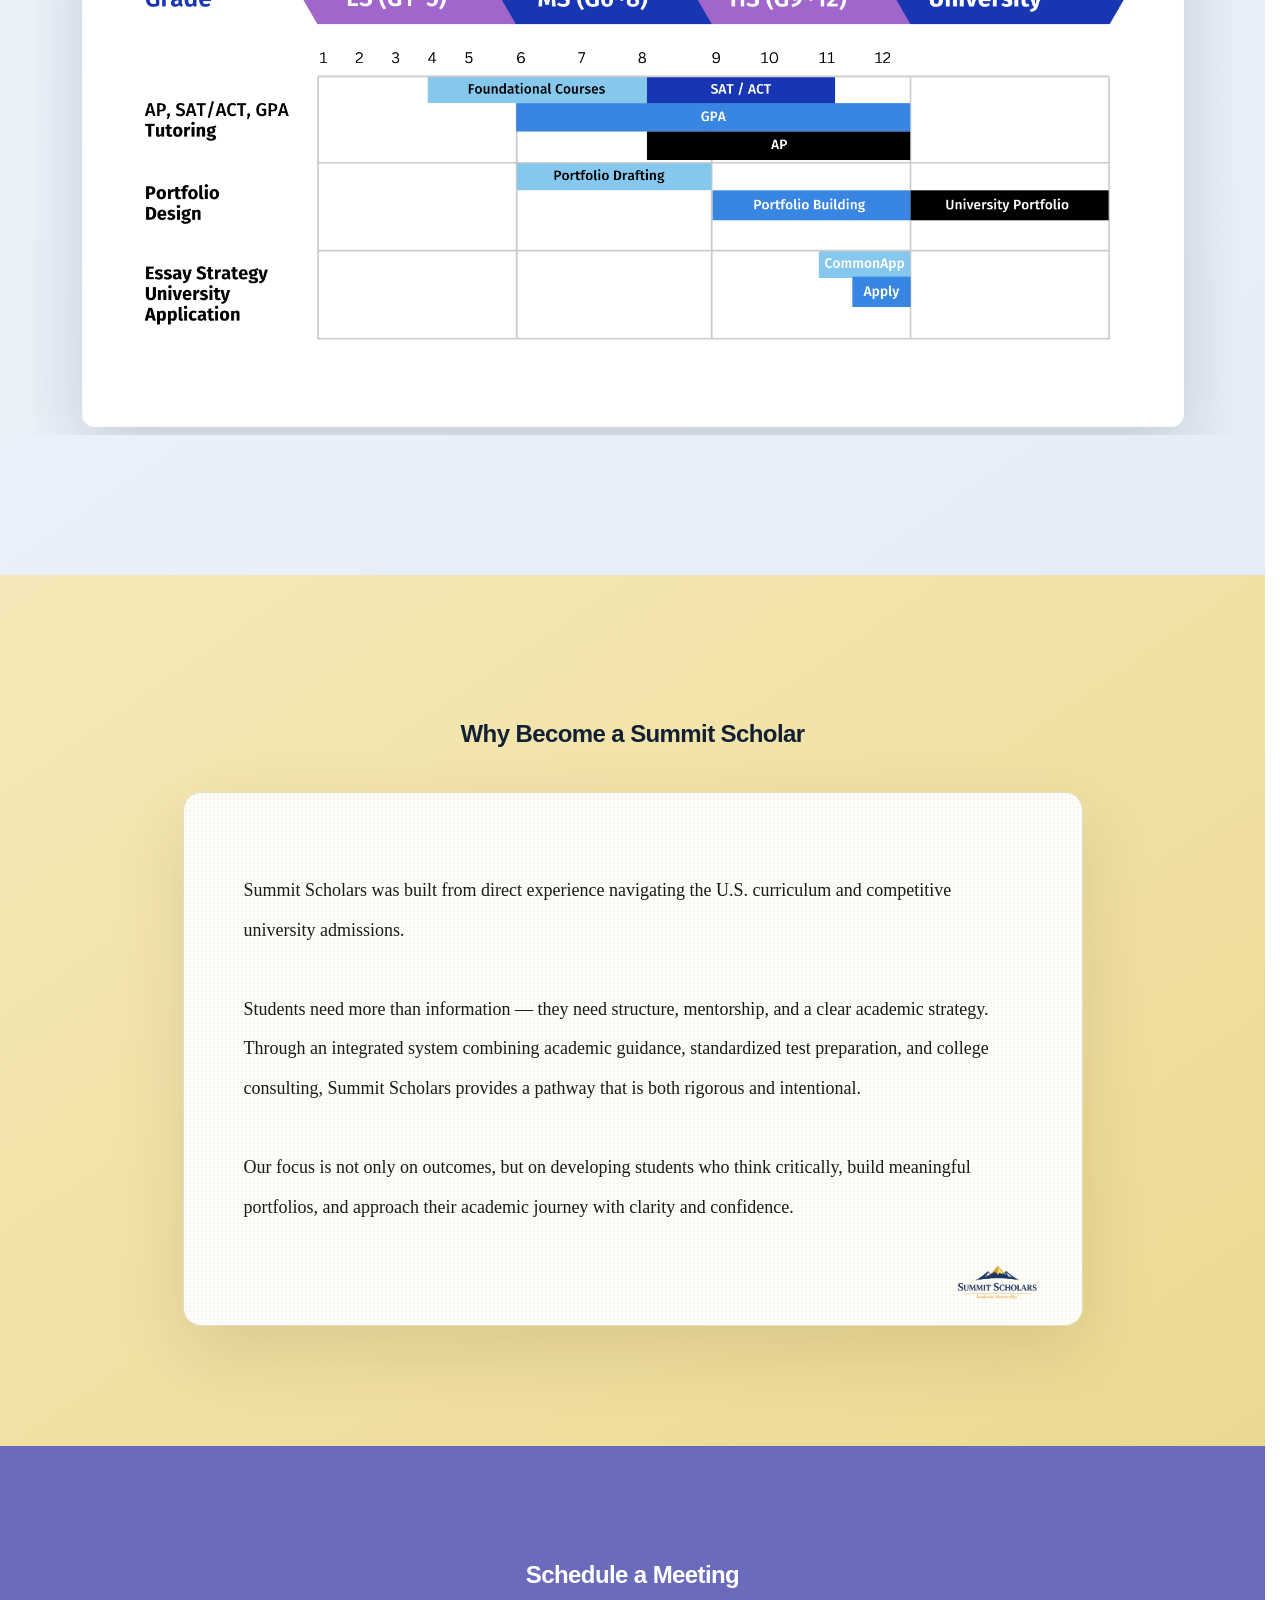
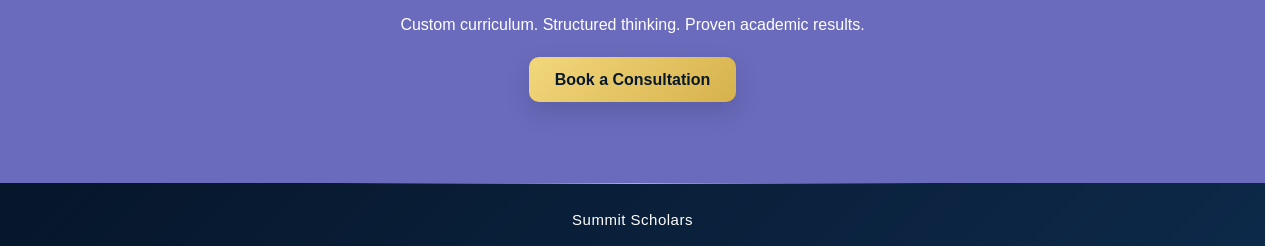
==== commit 1885bb17: "Add files via upload" ====
--- a/index.html
+++ b/index.html
@@ -7,6 +7,7 @@
 <meta name="viewport" content="width=device-width, initial-scale=1.0">
 <title>Summit Scholars</title>
 <link rel="stylesheet" href="style.css">
+<link rel="stylesheet" href="premium.css">
 
 </head>
 
@@ -154,6 +155,7 @@
 
 <script src="main.js"></script>
 <script src="lang.js"></script>
+<script src="premium.js"></script>
 
 </body>
 </html>
--- a/style.css
+++ b/style.css
@@ -571,6 +571,28 @@
 .nyu-logo{height:80px;}
 .university-name{margin:0;font-size:20px;font-weight:600;}
 .nyu-program{margin:0;color:#7c3aed;font-weight:700;font-size:16px;}
+.nyu-honor{
+display:inline-flex;
+align-items:center;
+gap:9px;
+margin:0;
+padding:8px 13px;
+border:1px solid rgba(212,175,55,0.65);
+border-radius:999px;
+background:#fff9df;
+color:#755b0b;
+font-size:14px;
+font-weight:700;
+}
+
+.nyu-honor span{
+padding-left:9px;
+border-left:1px solid rgba(117,91,11,0.25);
+font-size:12px;
+letter-spacing:.04em;
+text-transform:uppercase;
+}
+
 .admissions-label{margin-bottom:10px;color:#555;}
 
 .admissions-list{
@@ -584,7 +606,128 @@
 .scholarship{color:#c9a227;font-weight:700;}
 .program{color:#1f4ed8;font-weight:700;}
 .education-stats p{margin:8px 0;}
-.ap-list{margin-left:10px;line-height:1.8;}
+
+.test-score-section{
+margin-top:26px;
+}
+
+.test-score-section > h3{
+margin:0 0 14px;
+color:var(--navy);
+font-size:19px;
+}
+
+.test-score-grid{
+display:grid;
+grid-template-columns:repeat(2,minmax(0,1fr));
+gap:14px;
+}
+
+.test-score-card{
+display:grid;
+grid-template-columns:auto 1fr;
+column-gap:14px;
+align-items:center;
+min-height:82px;
+padding:15px 18px;
+box-sizing:border-box;
+border:1px solid rgba(11,31,58,0.1);
+border-radius:12px;
+background:#f7f9fc;
+}
+
+.test-name{
+display:grid;
+place-items:center;
+width:46px;
+height:46px;
+border-radius:11px;
+color:white;
+font-size:14px;
+font-weight:800;
+letter-spacing:.04em;
+}
+
+.test-score-card strong{
+font-size:27px;
+line-height:1;
+color:var(--navy);
+}
+
+.test-score-card--sat{background:#eef5fc;border-color:#b9cee5;}
+.test-score-card--sat .test-name{background:#285d91;}
+.test-score-card--act{background:#f5f1fb;border-color:#d1c4e4;}
+.test-score-card--act .test-name{background:#72539a;}
+
+.ap-section{
+margin-top:26px;
+padding-top:22px;
+border-top:1px solid rgba(11,31,58,0.1);
+}
+
+.ap-section > h3{
+margin:0 0 15px;
+color:var(--navy);
+font-size:20px;
+}
+
+.ap-score-group{
+padding:16px;
+border:1px solid rgba(11,31,58,0.1);
+border-radius:12px;
+background:#f9fafc;
+}
+
+.ap-score-group + .ap-score-group{margin-top:14px;}
+.ap-score-group--five{border-left:4px solid #258d76;}
+.ap-score-group--four{border-left:4px solid #686bb8;}
+
+.ap-score-heading{
+display:flex;
+align-items:center;
+gap:14px;
+margin-bottom:13px;
+}
+
+.ap-score-badge{
+display:grid;
+place-items:center;
+width:40px;
+height:40px;
+flex:0 0 40px;
+border-radius:10px;
+color:white;
+font-size:21px;
+font-weight:800;
+}
+
+.ap-score-group--five .ap-score-badge{background:#258d76;}
+.ap-score-group--four .ap-score-badge{background:#686bb8;}
+
+.ap-score-heading h4{margin:0;font-size:16px;color:var(--navy);}
+
+.ap-course-grid{
+display:grid;
+grid-template-columns:repeat(auto-fit,minmax(190px,1fr));
+gap:8px;
+}
+
+.ap-course-card{
+display:flex;
+align-items:center;
+min-height:38px;
+padding:8px 11px;
+box-sizing:border-box;
+border:1px solid rgba(11,31,58,0.08);
+border-radius:9px;
+background:white;
+font-size:12px;
+font-weight:650;
+line-height:1.35;
+}
+
+.ap-score-group--five .ap-course-card{border-left:3px solid #7fc8b6;}
+.ap-score-group--four .ap-course-card{border-left:3px solid #aaa9dc;}
 
 /* SCHEDULE PAGE */
 
@@ -722,36 +865,6 @@
 
 .consulting-conclusion h2{font-size:28px;font-weight:700;letter-spacing:1px;}
 .consulting-conclusion p{margin-top:10px;font-size:15px;opacity:0.8;}
-
-#journey-track{
-position:fixed;
-right:40px;
-top:110px;
-bottom:120px;
-width:40px;
-pointer-events:none;
-z-index:5;
-}
-
-#journey-path{
-position:absolute;
-left:50%;
-transform:translateX(-50%);
-top:0;
-width:2px;
-height:100%;
-background:black;
-opacity:0.6;
-border-radius:2px;
-}
-
-#journey-student{
-position:absolute;
-left:50%;
-transform:translate(-50%,0);
-font-size:24px;
-transition:transform 0.25s ease-out;
-}
 
 /* CONNECT PAGE */
 
@@ -875,6 +988,10 @@
 .schedule-container{margin:50px auto;padding:0 20px;}
 .consulting-two-column{grid-template-columns:1fr;}
 .major-grid{grid-template-columns:repeat(2, minmax(0, 1fr));}
-#journey-track{display:none;}
 .floating-consult{right:18px;bottom:18px;}
-}
+.ap-course-grid{grid-template-columns:1fr;}
+}
+
+@media (max-width:520px){
+.test-score-grid{grid-template-columns:1fr;}
+}
--- a/premium.css
+++ b/premium.css
@@ -0,0 +1,779 @@
+/*
+  Summit Scholars premium enhancement layer.
+  This file intentionally overrides style.css without changing page content.
+  Remove this stylesheet from the HTML files to restore the base design.
+*/
+
+:root{
+--premium-navy:#07182e;
+--premium-blue:#18365d;
+--premium-gold:#d6b24c;
+--premium-gold-light:#f2d77c;
+--premium-ink:#122033;
+--premium-muted:#5d6a7c;
+--premium-line:rgba(11,31,58,0.1);
+--premium-glass:rgba(244,247,252,0.86);
+--premium-shadow:0 18px 55px rgba(7,24,46,0.11);
+--premium-shadow-hover:0 24px 70px rgba(7,24,46,0.17);
+}
+
+html{
+scroll-behavior:smooth;
+}
+
+body{
+background:
+radial-gradient(circle at 8% 5%,rgba(214,178,76,0.08),transparent 24rem),
+linear-gradient(180deg,#f7f9fc 0%,#f2f5f9 100%);
+color:var(--premium-ink);
+line-height:1.55;
+}
+
+body::before{
+content:"";
+position:fixed;
+inset:0;
+pointer-events:none;
+z-index:-1;
+background-image:linear-gradient(rgba(11,31,58,0.018) 1px,transparent 1px),linear-gradient(90deg,rgba(11,31,58,0.018) 1px,transparent 1px);
+background-size:42px 42px;
+mask-image:linear-gradient(to bottom,black,transparent 75%);
+}
+
+::selection{
+background:rgba(214,178,76,0.35);
+color:var(--premium-navy);
+}
+
+/* Polished global header */
+
+header{
+position:sticky;
+top:0;
+z-index:1000;
+padding:13px clamp(24px,6vw,90px);
+background:var(--premium-glass);
+border-bottom:1px solid rgba(214,178,76,0.55);
+box-shadow:0 6px 25px rgba(7,24,46,0.04);
+backdrop-filter:blur(18px) saturate(145%);
+-webkit-backdrop-filter:blur(18px) saturate(145%);
+transition:padding .25s ease,background .25s ease,box-shadow .25s ease;
+}
+
+header.is-scrolled{
+padding-top:9px;
+padding-bottom:9px;
+background:rgba(247,249,252,0.94);
+box-shadow:0 12px 35px rgba(7,24,46,0.1);
+}
+
+.logo-img{
+height:54px;
+transition:height .25s ease,transform .25s ease;
+}
+
+.logo:hover .logo-img{
+transform:translateY(-1px) scale(1.025);
+}
+
+header.is-scrolled .logo-img{
+height:48px;
+}
+
+header nav{
+gap:5px;
+padding:5px;
+border:1px solid rgba(11,31,58,0.07);
+border-radius:999px;
+background:rgba(255,255,255,0.58);
+box-shadow:inset 0 1px 0 rgba(255,255,255,0.85);
+}
+
+nav a{
+position:relative;
+margin:0;
+padding:9px 14px;
+border-radius:999px;
+font-size:14px;
+font-weight:650;
+letter-spacing:-0.01em;
+transition:color .2s ease,background .2s ease,box-shadow .2s ease,transform .2s ease;
+}
+
+nav a:hover{
+color:var(--premium-navy);
+background:rgba(214,178,76,0.13);
+transform:translateY(-1px);
+}
+
+nav a.is-active{
+color:white;
+background:linear-gradient(135deg,var(--premium-navy),var(--premium-blue));
+box-shadow:0 5px 15px rgba(7,24,46,0.2);
+}
+
+.lang-switch{
+margin-left:24px;
+padding:7px 10px;
+border:1px solid rgba(11,31,58,0.08);
+border-radius:999px;
+background:rgba(255,255,255,0.55);
+white-space:nowrap;
+}
+
+.lang-switch a{
+font-size:12px;
+font-weight:650;
+}
+
+/* Scroll progress */
+
+.premium-progress{
+position:fixed;
+top:0;
+left:0;
+width:100%;
+height:3px;
+z-index:2000;
+pointer-events:none;
+}
+
+.premium-progress-bar{
+display:block;
+width:100%;
+height:100%;
+background:linear-gradient(90deg,var(--premium-gold),var(--premium-gold-light));
+box-shadow:0 0 12px rgba(214,178,76,0.7);
+transform:scaleX(0);
+transform-origin:left center;
+will-change:transform;
+}
+
+/* Typography and sections */
+
+h1,h2,h3{
+letter-spacing:-0.025em;
+text-wrap:balance;
+}
+
+.profile-page h1,
+.courses-page h1,
+.connect-page h1{
+font-size:clamp(38px,5vw,54px);
+line-height:1.08;
+}
+
+.profile-page h1::after,
+.courses-page h1::after,
+.connect-page h1::after{
+content:"";
+display:block;
+width:54px;
+height:3px;
+margin:18px auto 0;
+border-radius:99px;
+background:linear-gradient(90deg,var(--premium-gold),var(--premium-gold-light));
+}
+
+.profile-page h1::after{
+margin-left:0;
+}
+
+.section-light,
+.consulting-stage{
+background:rgba(255,255,255,0.78);
+}
+
+.section-sky,
+.consulting-stage--muted{
+background:linear-gradient(145deg,#edf3fa,#e6edf7);
+}
+
+.section-gold-soft{
+background:linear-gradient(145deg,#f6e9b9,#ecd991);
+}
+
+/* Premium cards */
+
+.feature,
+.course-box,
+.profile-block,
+.connect-card,
+.consult-card{
+border:1px solid var(--premium-line);
+box-shadow:var(--premium-shadow);
+transition:transform .3s cubic-bezier(.2,.8,.2,1),box-shadow .3s ease,border-color .3s ease;
+}
+
+.feature,
+.course-box,
+.profile-block,
+.connect-card,
+.consult-card,
+.letter-card{
+position:relative;
+isolation:isolate;
+overflow:hidden;
+}
+
+.premium-interactive::before{
+content:"";
+position:absolute;
+inset:0;
+pointer-events:none;
+opacity:0;
+background:radial-gradient(340px circle at var(--pointer-x,50%) var(--pointer-y,50%),rgba(214,178,76,0.17),transparent 60%);
+transition:opacity .3s ease;
+}
+
+.premium-interactive:hover::before{
+opacity:1;
+}
+
+.feature:hover,
+.course-box:hover,
+.profile-block:hover,
+.connect-card:hover,
+.consult-card:hover{
+transform:translateY(-7px);
+border-color:rgba(214,178,76,0.65);
+box-shadow:var(--premium-shadow-hover);
+}
+
+.feature h3,
+.connect-card h2{
+font-size:22px;
+}
+
+.course-box{
+border-top:3px solid var(--premium-gold);
+border-radius:14px;
+background:rgba(255,255,255,0.9);
+}
+
+.profile-block{
+border-radius:14px;
+padding:30px;
+}
+
+.profile-page h2{
+margin-top:55px;
+font-size:25px;
+}
+
+.matriculation-card{
+border-color:rgba(214,178,76,0.7);
+background:linear-gradient(145deg,#fff,#fffdf6);
+}
+
+.nyu-honor{
+background:linear-gradient(135deg,#fff8d8,#f5e4a4);
+border-color:rgba(214,178,76,0.72);
+box-shadow:0 8px 22px rgba(133,104,20,0.12);
+}
+
+.test-score-card{
+position:relative;
+overflow:hidden;
+border-radius:15px;
+box-shadow:0 10px 28px rgba(7,24,46,0.07);
+transition:transform .25s ease,box-shadow .25s ease,border-color .25s ease;
+}
+
+.test-score-card:hover{
+transform:translateY(-4px);
+border-color:rgba(214,178,76,0.5);
+box-shadow:0 16px 36px rgba(7,24,46,0.12);
+}
+
+.test-score-card--sat{
+background:linear-gradient(145deg,#f4f9ff,#e5f0fb);
+}
+
+.test-score-card--act{
+background:linear-gradient(145deg,#faf7ff,#eee7f8);
+}
+
+.ap-section{
+margin-top:28px;
+padding-top:24px;
+}
+
+.ap-section > h3{
+font-size:21px;
+}
+
+.ap-score-group{
+border-radius:15px;
+box-shadow:0 12px 32px rgba(7,24,46,0.065);
+}
+
+.ap-score-group--five{
+background:linear-gradient(145deg,rgba(245,253,250,0.96),rgba(234,248,243,0.92));
+}
+
+.ap-score-group--four{
+background:linear-gradient(145deg,rgba(249,248,255,0.96),rgba(239,238,252,0.92));
+}
+
+.ap-score-badge{
+box-shadow:0 7px 18px rgba(7,24,46,0.14),inset 0 1px 0 rgba(255,255,255,0.25);
+}
+
+.ap-course-card{
+position:relative;
+overflow:hidden;
+box-shadow:0 5px 15px rgba(7,24,46,0.045);
+transition:transform .2s ease,box-shadow .2s ease,border-color .2s ease;
+}
+
+.ap-course-card:hover{
+transform:translateY(-2px);
+box-shadow:0 10px 24px rgba(7,24,46,0.1);
+}
+
+.connect-card{
+border-radius:18px;
+padding:44px 30px;
+}
+
+.connect-mark{
+background:linear-gradient(145deg,var(--premium-navy),#244a76);
+box-shadow:0 10px 25px rgba(7,24,46,0.2),inset 0 1px 0 rgba(255,255,255,0.2);
+}
+
+/* Buttons */
+
+.cta,
+.schedule-button,
+.connect-link{
+position:relative;
+overflow:hidden;
+border-radius:10px;
+box-shadow:0 10px 24px rgba(7,24,46,0.16);
+transition:transform .22s ease,box-shadow .22s ease,background .22s ease;
+}
+
+.cta:hover,
+.schedule-button:hover,
+.connect-link:hover{
+transform:translateY(-3px);
+box-shadow:0 15px 32px rgba(7,24,46,0.22);
+}
+
+.cta:focus-visible,
+.schedule-button:focus-visible,
+.connect-link:focus-visible,
+nav a:focus-visible,
+.lang-switch a:focus-visible{
+outline:3px solid rgba(214,178,76,0.5);
+outline-offset:3px;
+}
+
+.cta--navy{
+background:linear-gradient(135deg,var(--premium-navy),var(--premium-blue));
+}
+
+.cta--gold,
+.schedule-button,
+.connect-link{
+background:linear-gradient(135deg,var(--premium-gold-light),var(--premium-gold));
+color:var(--premium-navy);
+}
+
+/* Home page */
+
+.home-hero{
+min-height:520px;
+box-sizing:border-box;
+}
+
+.hero-overlay{
+background:
+radial-gradient(circle at 50% 30%,rgba(37,73,114,0.16),transparent 45%),
+linear-gradient(to bottom,rgba(2,12,25,0.7),rgba(7,24,46,0.38) 48%,rgba(2,12,25,0.76));
+}
+
+.home-hero .home-hero-title{
+font-size:clamp(44px,6vw,70px);
+line-height:1.03;
+letter-spacing:-0.045em;
+}
+
+.home-hero .home-hero-subtitle{
+font-size:clamp(17px,2vw,21px);
+}
+
+.hero-content::before{
+content:"";
+position:absolute;
+top:8px;
+left:50%;
+width:70px;
+height:3px;
+border-radius:99px;
+background:linear-gradient(90deg,var(--premium-gold),var(--premium-gold-light));
+transform:translateX(-50%);
+box-shadow:0 0 20px rgba(214,178,76,0.6);
+}
+
+.roadmap-image{
+border:1px solid rgba(255,255,255,0.8);
+box-shadow:0 24px 70px rgba(7,24,46,0.16);
+}
+
+.letter-card{
+border-radius:18px;
+box-shadow:0 25px 70px rgba(68,54,15,0.13);
+}
+
+/* Consulting page */
+
+.consulting-hero{
+position:relative;
+overflow:hidden;
+min-height:420px;
+display:grid;
+place-items:center;
+background:
+radial-gradient(circle at 78% 22%,rgba(80,135,195,0.28),transparent 22rem),
+radial-gradient(circle at 18% 85%,rgba(214,178,76,0.2),transparent 25rem),
+linear-gradient(135deg,#031226 0%,#0a2544 48%,#153d68 100%);
+}
+
+.consulting-hero::before{
+content:"";
+position:absolute;
+width:460px;
+height:460px;
+right:-150px;
+top:-235px;
+border:1px solid rgba(242,215,124,0.28);
+border-radius:50%;
+box-shadow:0 0 0 45px rgba(242,215,124,0.035),0 0 0 90px rgba(242,215,124,0.025);
+animation:consultingOrbit 14s ease-in-out infinite alternate;
+}
+
+.consulting-hero::after{
+content:"";
+position:absolute;
+inset:0;
+pointer-events:none;
+background:
+linear-gradient(115deg,transparent 0 45%,rgba(255,255,255,0.035) 45% 46%,transparent 46% 100%),
+linear-gradient(rgba(255,255,255,0.022) 1px,transparent 1px),
+linear-gradient(90deg,rgba(255,255,255,0.022) 1px,transparent 1px);
+background-size:auto,42px 42px,42px 42px;
+mask-image:linear-gradient(to right,transparent,black 25%,black 75%,transparent);
+}
+
+@keyframes consultingOrbit{
+from{transform:translate3d(0,0,0) rotate(0deg);}
+to{transform:translate3d(-35px,35px,0) rotate(12deg);}
+}
+
+.consulting-inner{
+position:relative;
+z-index:1;
+}
+
+.consulting-hero .consulting-inner{
+padding:48px 45px;
+border:1px solid rgba(255,255,255,0.12);
+border-radius:24px;
+background:linear-gradient(145deg,rgba(255,255,255,0.09),rgba(255,255,255,0.025));
+box-shadow:0 30px 90px rgba(0,0,0,0.26),inset 0 1px 0 rgba(255,255,255,0.14);
+backdrop-filter:blur(8px);
+-webkit-backdrop-filter:blur(8px);
+}
+
+.consulting-hero .consulting-inner::before{
+content:"";
+display:block;
+width:62px;
+height:3px;
+margin:0 auto 24px;
+border-radius:999px;
+background:linear-gradient(90deg,var(--premium-gold),var(--premium-gold-light));
+box-shadow:0 0 22px rgba(214,178,76,0.55);
+}
+
+.consulting-hero .consulting-title{
+margin:0 0 24px;
+font-size:clamp(48px,7vw,76px);
+line-height:1;
+letter-spacing:-0.055em;
+background:linear-gradient(180deg,#fff 20%,#dce8f6 100%);
+-webkit-background-clip:text;
+background-clip:text;
+color:transparent;
+text-shadow:0 18px 45px rgba(0,0,0,0.22);
+}
+
+.consulting-hero .consulting-lead{
+max-width:760px;
+margin:0 auto;
+font-size:19px;
+line-height:1.85;
+color:rgba(240,246,255,0.88);
+}
+
+.consulting-stage{
+position:relative;
+overflow:hidden;
+}
+
+.consulting-stage > .consulting-inner{
+padding-top:12px;
+padding-bottom:12px;
+}
+
+.consulting-stage h2{
+position:relative;
+font-size:clamp(30px,4vw,40px);
+line-height:1.15;
+}
+
+.consulting-stage h2::after{
+content:"";
+display:block;
+width:46px;
+height:3px;
+margin-top:18px;
+border-radius:99px;
+background:linear-gradient(90deg,var(--premium-gold),var(--premium-gold-light));
+}
+
+.major-grid{
+perspective:800px;
+}
+
+.major-card{
+position:relative;
+overflow:hidden;
+background:linear-gradient(145deg,#f7f9ff,#e8effc);
+border:1px solid rgba(36,74,118,0.11);
+box-shadow:0 10px 25px rgba(7,24,46,0.07);
+transition:transform .22s ease,box-shadow .22s ease,border-color .22s ease;
+}
+
+.major-card::before{
+content:"";
+position:absolute;
+inset:auto 18px 0;
+height:2px;
+background:linear-gradient(90deg,transparent,var(--premium-gold),transparent);
+opacity:0;
+transition:opacity .22s ease;
+}
+
+.major-card:hover{
+transform:translateY(-5px) rotateX(2deg);
+border-color:rgba(214,178,76,0.45);
+box-shadow:0 16px 38px rgba(7,24,46,0.14);
+}
+
+.major-card:hover::before{
+opacity:1;
+}
+
+.testing-path{
+position:relative;
+padding:38px;
+border:1px solid rgba(11,31,58,0.08);
+border-radius:22px;
+background:rgba(255,255,255,0.62);
+box-shadow:0 24px 55px rgba(7,24,46,0.08);
+}
+
+.testing-card,
+.testing-result{
+box-shadow:0 10px 25px rgba(7,24,46,0.07);
+transition:transform .22s ease,box-shadow .22s ease;
+}
+
+.testing-card{
+min-width:54px;
+text-align:center;
+}
+
+.testing-result{
+background:linear-gradient(135deg,var(--premium-navy),var(--premium-blue));
+border:0;
+color:white;
+box-shadow:0 14px 32px rgba(7,24,46,0.2);
+}
+
+.testing-card:hover,
+.testing-result:hover{
+transform:translateY(-3px);
+box-shadow:0 14px 32px rgba(7,24,46,0.15);
+}
+
+.testing-arrow{
+color:var(--premium-gold);
+animation:testingArrow 1.8s ease-in-out infinite;
+}
+
+@keyframes testingArrow{
+0%,100%{transform:translateY(-2px);opacity:.65;}
+50%{transform:translateY(3px);opacity:1;}
+}
+
+.consulting-stage--portfolio::before{
+content:"";
+position:absolute;
+width:440px;
+height:440px;
+left:-250px;
+bottom:-300px;
+border-radius:50%;
+background:radial-gradient(circle,rgba(214,178,76,0.12),transparent 68%);
+}
+
+.portfolio-card:first-child{
+border-top:4px solid #3c6ca5;
+}
+
+.portfolio-card:last-child{
+border-top:4px solid var(--premium-gold);
+}
+
+/* Deliberately contrasts with the dark opening hero. */
+.consulting-application{
+position:relative;
+overflow:hidden;
+padding:110px 20px;
+background:
+radial-gradient(circle at 90% 15%,rgba(214,178,76,0.2),transparent 22rem),
+linear-gradient(135deg,#f4f7fb,#e7eef7);
+color:var(--premium-ink);
+text-align:left;
+}
+
+.consulting-application::before{
+content:"";
+position:absolute;
+inset:0;
+pointer-events:none;
+background-image:linear-gradient(rgba(11,31,58,0.026) 1px,transparent 1px),linear-gradient(90deg,rgba(11,31,58,0.026) 1px,transparent 1px);
+background-size:40px 40px;
+mask-image:linear-gradient(to left,black,transparent 75%);
+}
+
+.consulting-application .consulting-inner{
+max-width:880px;
+padding:56px 64px 58px 72px;
+box-sizing:border-box;
+border:1px solid rgba(11,31,58,0.1);
+border-radius:0 24px 24px 0;
+border-left:5px solid var(--premium-gold);
+background:rgba(255,255,255,0.86);
+box-shadow:0 28px 75px rgba(7,24,46,0.13);
+backdrop-filter:blur(8px);
+-webkit-backdrop-filter:blur(8px);
+}
+
+.consulting-application .consulting-inner::after{
+content:"";
+position:absolute;
+right:36px;
+top:34px;
+width:70px;
+height:70px;
+border:1px solid rgba(214,178,76,0.4);
+border-radius:50%;
+box-shadow:inset 0 0 0 12px rgba(214,178,76,0.06);
+}
+
+.consulting-application h2{
+max-width:650px;
+margin:0 0 24px;
+font-size:clamp(36px,5vw,52px);
+line-height:1.08;
+color:var(--premium-navy);
+}
+
+.consulting-application p{
+max-width:710px;
+margin:0;
+font-size:18px;
+line-height:1.9;
+color:var(--premium-muted);
+opacity:1;
+}
+
+.consulting-conclusion{
+position:relative;
+overflow:hidden;
+background:linear-gradient(135deg,#fff6d9,#eed894);
+}
+
+.consulting-conclusion::before,
+.consulting-conclusion::after{
+content:"";
+position:absolute;
+top:50%;
+width:18%;
+height:1px;
+background:linear-gradient(90deg,transparent,rgba(11,31,58,0.22));
+}
+
+.consulting-conclusion::before{left:4%;}
+.consulting-conclusion::after{right:4%;transform:rotate(180deg);}
+
+/* Footer */
+
+footer{
+position:relative;
+overflow:hidden;
+background:linear-gradient(135deg,#06162b,#0d2949);
+}
+
+footer::before{
+content:"";
+position:absolute;
+top:0;
+left:50%;
+width:min(600px,70%);
+height:1px;
+background:linear-gradient(90deg,transparent,var(--premium-gold),transparent);
+transform:translateX(-50%);
+}
+
+@media (max-width:1050px){
+header nav{gap:2px;}
+nav a{padding:8px 10px;font-size:13px;}
+.lang-switch{margin-left:12px;}
+}
+
+@media (max-width:900px){
+header{gap:12px;padding:12px 22px;}
+header nav{padding:6px 8px;border-radius:16px;}
+nav a{padding:8px 11px;}
+.lang-switch{margin-left:0;}
+}
+
+@media (max-width:600px){
+.logo-img,header.is-scrolled .logo-img{height:44px;}
+.lang-switch{padding:5px 7px;}
+.home-hero{min-height:500px;padding-top:90px;padding-bottom:90px;}
+.home-hero .home-hero-title{font-size:40px;}
+.profile-page,.courses-page,.connect-page{padding-left:20px;padding-right:20px;}
+.profile-block{padding:22px;}
+.consulting-hero{min-height:auto;padding:85px 18px;}
+.consulting-hero .consulting-inner{padding:38px 22px;border-radius:18px;}
+.consulting-hero .consulting-title{font-size:43px;}
+.consulting-hero .consulting-lead{font-size:17px;line-height:1.7;}
+.testing-path{padding:26px 18px;}
+.consulting-application{padding:75px 18px;}
+.consulting-application .consulting-inner{padding:42px 25px;border-radius:18px;border-left:4px solid var(--premium-gold);}
+.consulting-application .consulting-inner::after{display:none;}
+.consulting-application h2{font-size:36px;}
+.floating-consult{right:14px;bottom:14px;padding:12px 17px;}
+}
+
+@media (prefers-reduced-motion:reduce){
+html{scroll-behavior:auto;}
+*,*::before,*::after{animation-duration:.01ms!important;animation-iteration-count:1!important;transition-duration:.01ms!important;}
+}
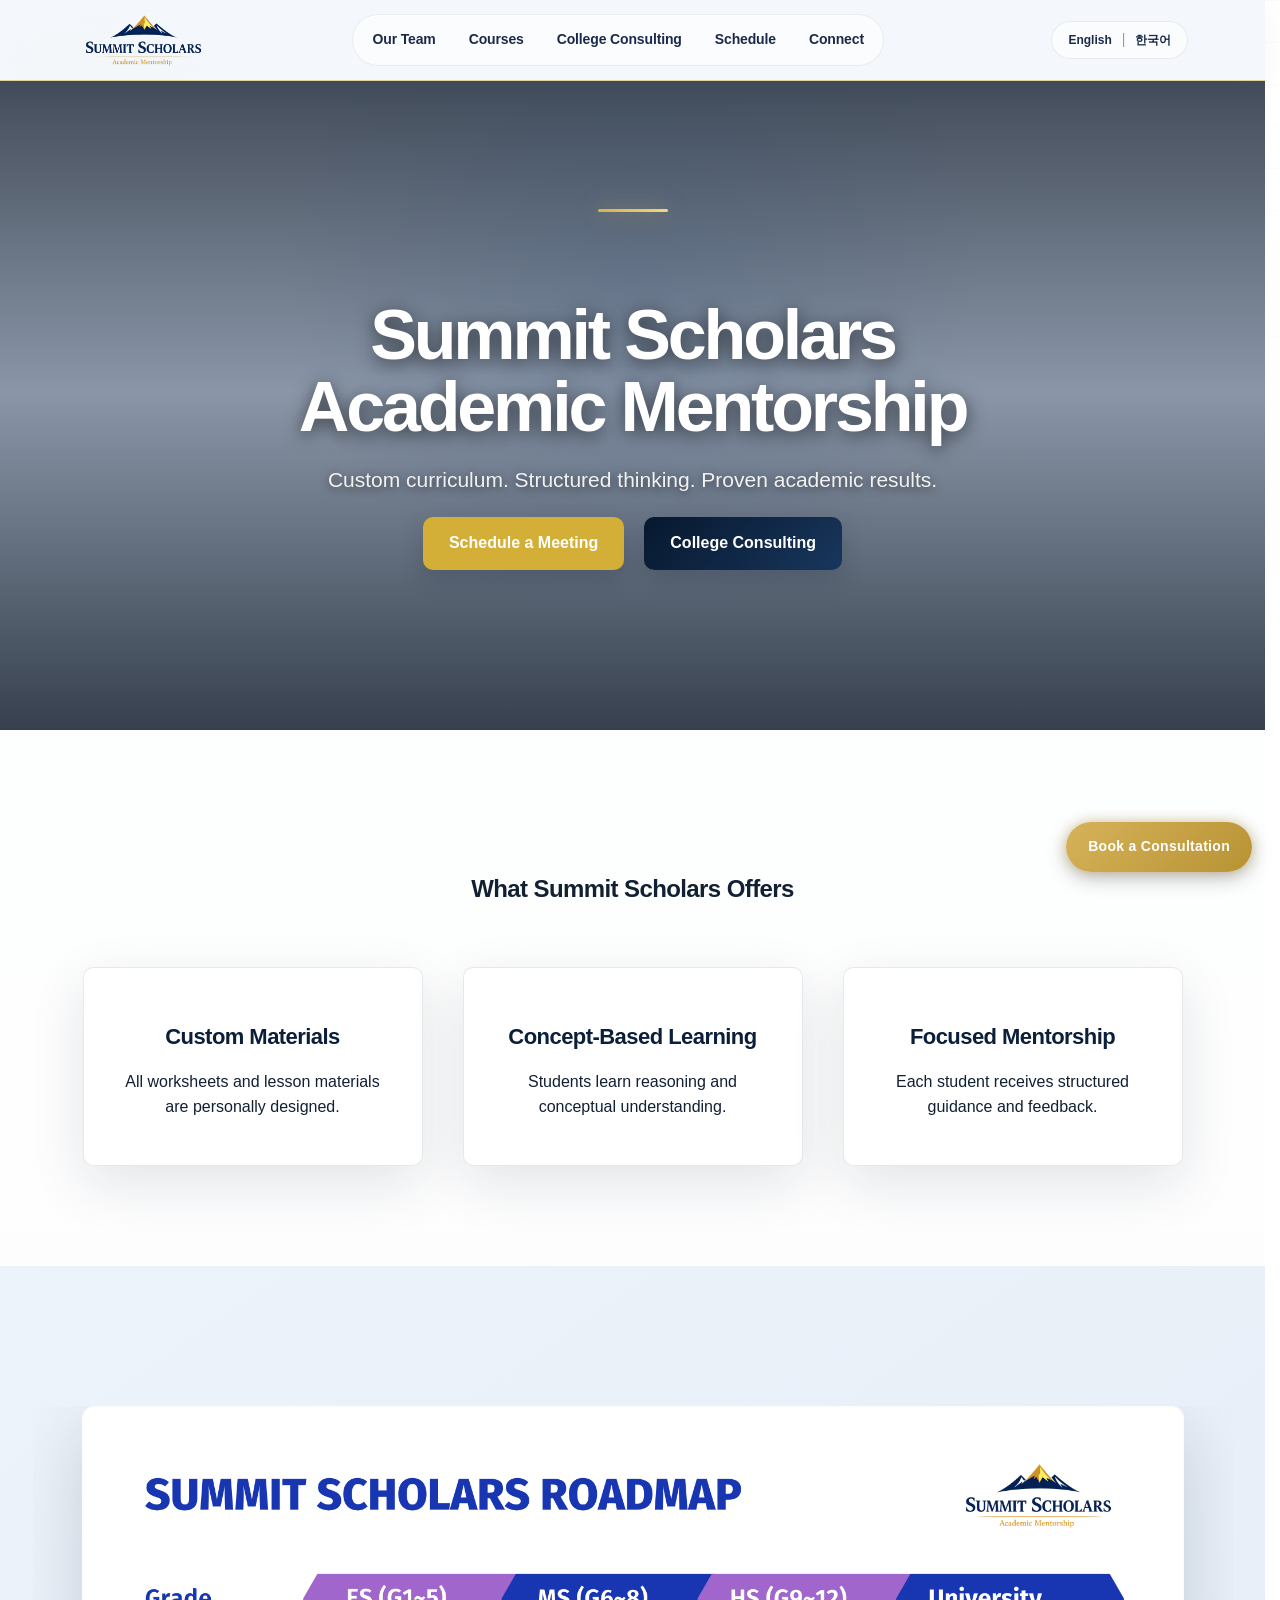
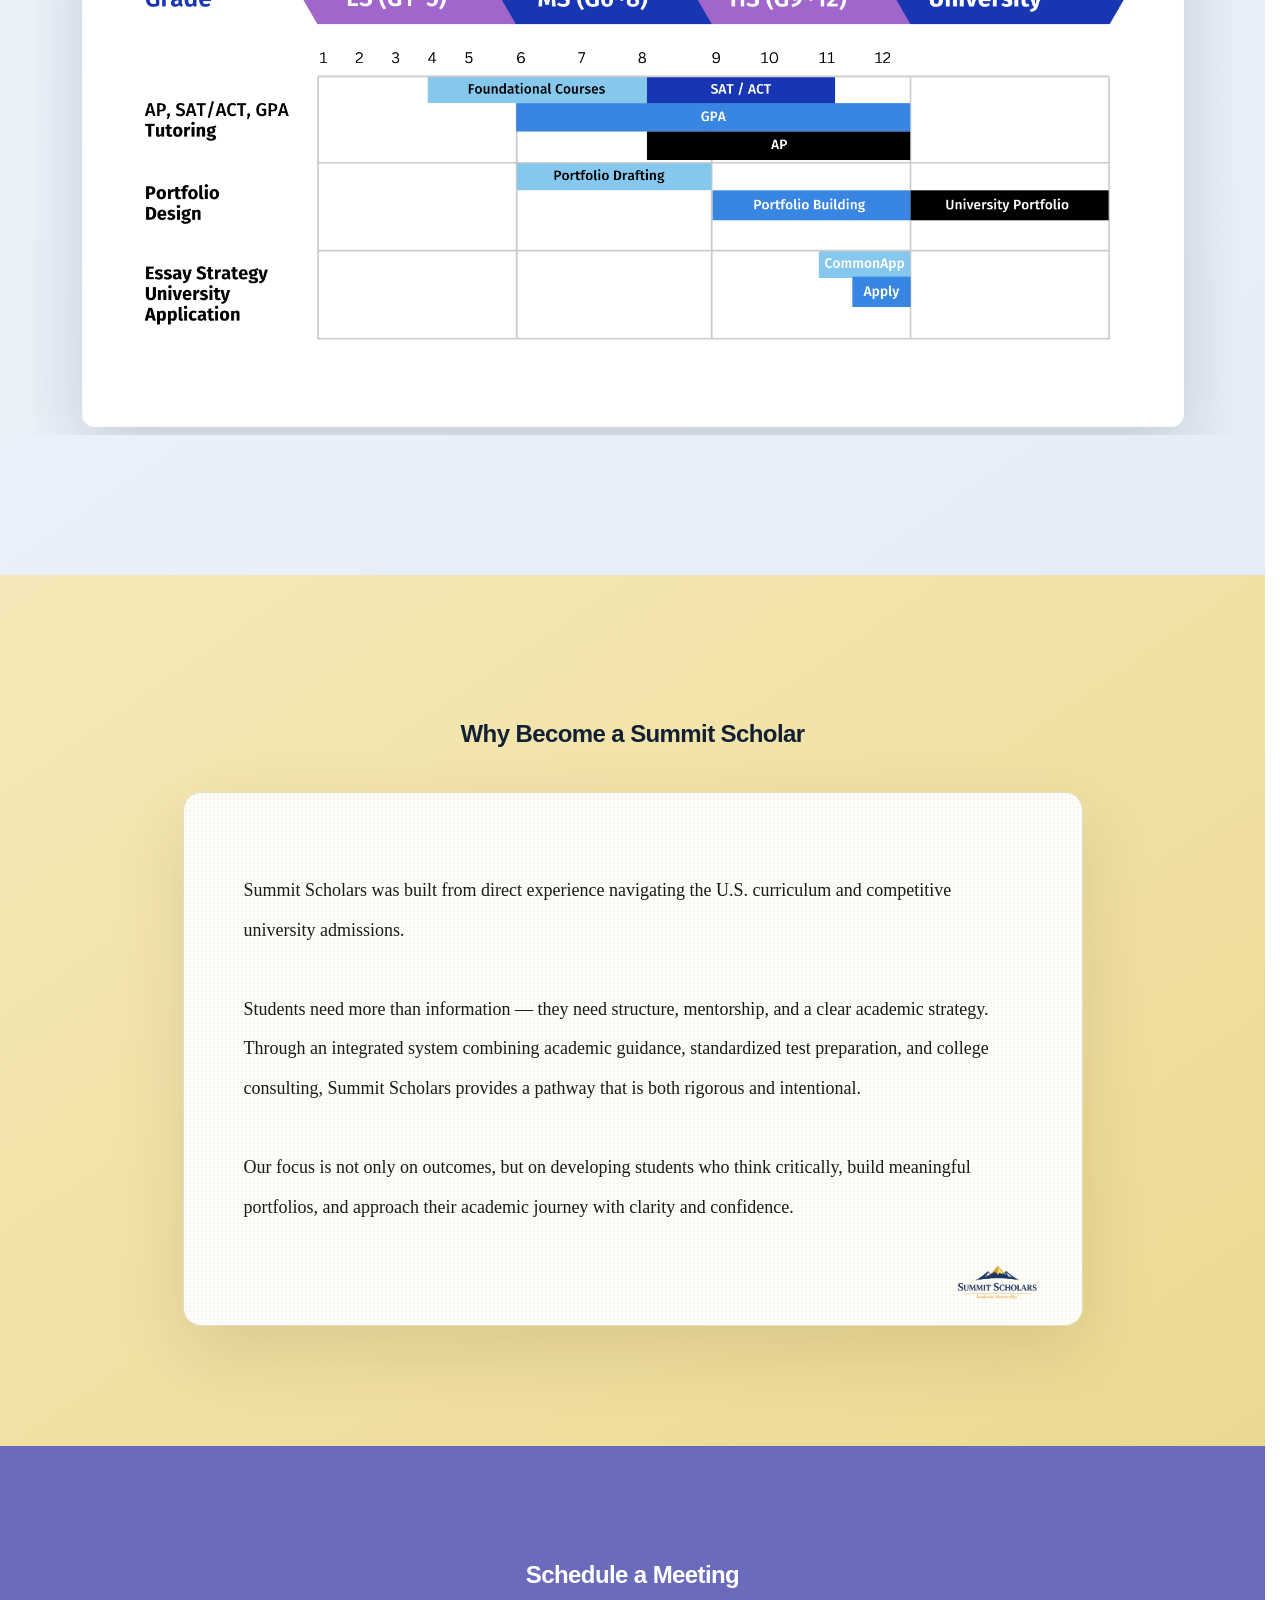
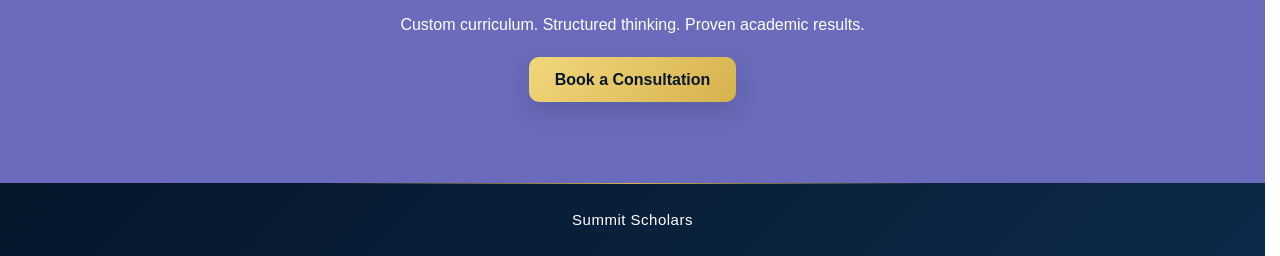
==== commit 35dd1596: "Add files via upload" ====
--- a/index.html
+++ b/index.html
@@ -20,7 +20,7 @@
 </a>
 
 <nav>
-<a href="profile.html" data-i18n="nav_profile">Profile</a>
+<a href="profile.html" data-i18n="nav_profile">Our Team</a>
 <a href="courses.html" data-i18n="nav_courses">Courses</a>
 <a href="consulting.html" data-i18n="nav_consulting">College Consulting</a>
 <a href="schedule.html" data-i18n="nav_schedule">Schedule</a>
--- a/style.css
+++ b/style.css
@@ -532,6 +532,64 @@
 width:220px;
 border-radius:6px;
 display:block;
+}
+
+/* OUR TEAM PAGE — scoped components for the mentor profiles. */
+.team-page{background:#f4f7fb;}
+.team-inner{width:min(1160px,calc(100% - 40px));margin:0 auto;}
+.team-hero{position:relative;overflow:hidden;padding:112px 0 104px;background:radial-gradient(circle at 80% 18%,rgba(68,119,173,.3),transparent 25rem),linear-gradient(135deg,#06162b,#12375e);color:#fff;text-align:center;}
+.team-hero::after{content:"";position:absolute;inset:0;background-image:linear-gradient(rgba(255,255,255,.025) 1px,transparent 1px),linear-gradient(90deg,rgba(255,255,255,.025) 1px,transparent 1px);background-size:42px 42px;pointer-events:none;}
+.team-hero-inner{position:relative;z-index:1;max-width:850px;}
+.team-kicker{margin:0 0 16px;font-size:12px;font-weight:800;letter-spacing:.18em;color:var(--gold);}
+.team-hero h1{margin:0;font-size:clamp(48px,7vw,76px);line-height:1;letter-spacing:-.045em;}
+.team-lead{margin:25px 0 10px;font-size:22px;font-weight:700;}
+.team-intro{max-width:790px;margin:0 auto;font-size:16.5px;line-height:1.8;color:#ced9e6;}
+.team-profiles{padding:92px 0 105px;}
+.mentor-card{display:grid;grid-template-columns:300px minmax(0,1fr);margin-bottom:38px;overflow:hidden;border:1px solid #dbe4ee;border-radius:20px;background:#fff;box-shadow:0 22px 55px rgba(7,24,46,.09);}
+.mentor-visual{padding:34px;background:linear-gradient(160deg,#071a32,#16446f);color:#fff;}
+.mentor-photo{height:275px;margin-bottom:27px;overflow:hidden;border:1px solid rgba(255,255,255,.2);border-radius:13px;background:#e9edf2;}
+.mentor-photo img{width:100%;height:100%;object-fit:cover;object-position:center top;display:block;}
+.mentor-photo--initials{display:grid;place-items:center;background:linear-gradient(145deg,#dfe7ef,#f5f7fa);}
+.mentor-photo--initials span{display:grid;place-items:center;width:110px;height:110px;border:2px solid #ac8c35;border-radius:50%;font-family:Georgia,serif;font-size:62px;color:#0d2949;}
+.mentor-role{margin:0 0 7px;font-size:11px;font-weight:800;letter-spacing:.15em;text-transform:uppercase;color:#e1c66f;}
+.mentor-visual h2{margin:0;font-size:39px;line-height:1.05;color:#fff;}
+.mentor-program{margin:17px 0 0;font-size:17px;font-weight:800;line-height:1.45;color:#fff;}
+.mentor-program span{display:block;font-size:12px;font-weight:600;color:#bbcadd;}
+.mentor-details{padding:38px 40px 40px;}
+.mentor-highlights{display:flex;flex-wrap:wrap;gap:8px;margin-bottom:25px;}
+.mentor-highlights span{padding:7px 10px;border:1px solid #d5dfeb;border-radius:999px;background:#f6f9fc;font-size:11px;font-weight:800;color:#284968;}
+.mentor-stats{display:grid;grid-template-columns:repeat(3,minmax(0,1fr));gap:9px;margin-bottom:25px;}
+.mentor-stats--five{grid-template-columns:repeat(5,minmax(0,1fr));}
+.mentor-stats--four{grid-template-columns:repeat(4,minmax(0,1fr));}
+.mentor-stats>div{min-height:76px;padding:13px 8px;box-sizing:border-box;border:1px solid #dce5ee;border-radius:9px;background:#f7f9fc;text-align:center;}
+.mentor-stats .featured-stat{border-color:#d7bd6a;background:#fffaf0;}
+.mentor-stats strong{display:block;font-size:20px;line-height:1.2;color:#0d2949;}
+.mentor-stats span{display:block;margin-top:5px;font-size:9.5px;font-weight:750;line-height:1.3;text-transform:uppercase;letter-spacing:.04em;color:#68788a;}
+.mentor-bio{margin:0;font-size:14.5px;line-height:1.82;color:#526172;}
+.mentor-disclosure{margin-top:22px;border-top:1px solid #e2e8ef;border-bottom:1px solid #e2e8ef;}
+.mentor-disclosure summary{padding:14px 0;cursor:pointer;font-size:12px;font-weight:800;color:#284968;}
+.ap-detail-grid{display:grid;grid-template-columns:repeat(2,minmax(0,1fr));gap:7px;padding:0 0 18px;}
+.ap-detail-grid span{font-size:11px;color:#5e6c7b;}
+.mentor-specialties{margin-top:25px;padding-top:20px;border-top:1px solid #e4eaf0;}
+.mentor-specialties h3{margin:0 0 12px;font-size:12px;text-transform:uppercase;letter-spacing:.12em;color:#9c7c23;}
+.mentor-specialties ul{display:flex;flex-wrap:wrap;gap:7px;margin:0;padding:0;list-style:none;}
+.mentor-specialties li{padding:7px 10px;border-radius:5px;background:#eaf1f8;font-size:11px;font-weight:700;color:#2f4d6c;}
+.team-philosophy{padding:96px 0;background:#fff;text-align:center;}
+.team-philosophy .team-inner{max-width:900px;}
+.team-philosophy h2{margin:0;font-size:clamp(34px,5vw,50px);color:#0d2949;}
+.team-philosophy-lead{margin:20px 0 8px;font-size:19px;font-weight:750;color:#233d59;}
+.team-philosophy .team-philosophy-lead+p{margin:0 auto;max-width:720px;line-height:1.75;color:#617082;}
+.team-collaboration{display:grid;grid-template-columns:repeat(3,1fr);gap:12px;margin-top:35px;}
+.team-collaboration div{padding:20px;border:1px solid #dae3ec;border-top:3px solid var(--gold);border-radius:9px;background:#f8fafc;}
+.team-collaboration strong,.team-collaboration span{display:block;}
+.team-collaboration strong{font-size:17px;color:#0d2949;}
+.team-collaboration span{margin-top:5px;font-size:11px;color:#657487;}
+
+@media (max-width:900px){
+.mentor-card{grid-template-columns:250px minmax(0,1fr);}.mentor-visual{padding:26px;}.mentor-photo{height:235px;}.mentor-details{padding:30px 28px 32px;}.mentor-stats--five{grid-template-columns:repeat(3,minmax(0,1fr));}
+}
+@media (max-width:680px){
+.team-inner{width:min(100% - 28px,1160px);}.team-hero{padding:82px 0 74px;}.team-lead{font-size:19px;}.team-intro{font-size:15px;}.team-profiles{padding:62px 0 72px;}.mentor-card{grid-template-columns:1fr;border-radius:15px;}.mentor-visual{padding:24px;}.mentor-photo{height:330px;max-width:320px;margin:0 auto 24px;}.mentor-visual h2,.mentor-role,.mentor-program{text-align:center;}.mentor-details{padding:26px 20px 30px;}.mentor-highlights{justify-content:center;}.mentor-stats,.mentor-stats--five,.mentor-stats--four{grid-template-columns:repeat(2,minmax(0,1fr));}.mentor-stats>div{min-height:80px;padding:14px 8px;}.mentor-stats strong{font-size:21px;}.ap-detail-grid{grid-template-columns:1fr;}.team-philosophy{padding:72px 0;}.team-collaboration{grid-template-columns:1fr;}
 }
 
 .matriculation-card{
@@ -865,6 +923,213 @@
 
 .consulting-conclusion h2{font-size:28px;font-weight:700;letter-spacing:1px;}
 .consulting-conclusion p{margin-top:10px;font-size:15px;opacity:0.8;}
+
+/* Consulting services refresh — intentionally scoped to the consulting page. */
+body[data-page="consulting"] .consulting-hero{padding:118px 20px 105px;}
+.consulting-eyebrow,
+.consulting-kicker{
+margin:0 0 16px;
+font-size:12px;
+font-weight:800;
+letter-spacing:.18em;
+text-transform:uppercase;
+color:var(--gold);
+}
+.consulting-hero .consulting-title{max-width:800px;margin-left:auto;margin-right:auto;}
+.consulting-pillars{
+display:flex;
+flex-wrap:wrap;
+justify-content:center;
+gap:10px;
+margin-top:30px;
+}
+.consulting-pillars span{
+padding:8px 14px;
+border:1px solid rgba(255,255,255,.2);
+border-radius:999px;
+background:rgba(255,255,255,.07);
+font-size:13px;
+font-weight:600;
+color:#f6f8fc;
+}
+.consulting-overview{
+padding:82px 20px;
+text-align:center;
+background:#fff;
+}
+.consulting-overview .consulting-inner{max-width:850px;}
+.consulting-overview h2,
+.consulting-section-heading h2{
+margin:0;
+font-size:clamp(30px,4vw,43px);
+line-height:1.15;
+color:var(--navy);
+}
+.consulting-overview > .consulting-inner > p:last-child{
+max-width:780px;
+margin:22px auto 0;
+font-size:17px;
+line-height:1.85;
+color:#526072;
+}
+.consulting-services{
+padding:100px 20px 110px;
+background:linear-gradient(180deg,#f5f8fc 0%,#eef3f8 100%);
+}
+.consulting-section-heading{max-width:760px;margin:0 auto 52px;text-align:center;}
+.consulting-service-grid{
+display:grid;
+grid-template-columns:repeat(2,minmax(0,1fr));
+gap:24px;
+}
+.consulting-service-card{
+position:relative;
+padding:36px;
+border:1px solid #dce4ee;
+border-top:4px solid #3c6ca5;
+border-radius:16px;
+background:#fff;
+box-shadow:0 16px 38px rgba(7,24,46,.08);
+}
+.consulting-service-card:nth-child(2),
+.consulting-service-card:nth-child(4){border-top-color:var(--gold);}
+.consulting-service-card--passion{
+border-top-color:var(--gold);
+background:linear-gradient(145deg,#fffdf7,#fff 60%);
+}
+.consulting-card-number{
+display:inline-grid;
+place-items:center;
+width:38px;
+height:38px;
+margin-bottom:22px;
+border-radius:50%;
+background:#edf3f9;
+font-size:12px;
+font-weight:800;
+color:var(--navy);
+}
+.consulting-service-card h3{margin:0 0 16px;font-size:25px;line-height:1.25;color:var(--navy);}
+.consulting-service-card > p{font-size:15.5px;line-height:1.75;color:#526072;}
+.consulting-card-emphasis{padding-left:15px;border-left:3px solid var(--gold);font-weight:650;color:var(--navy)!important;}
+.consulting-tag-list{
+display:flex;
+flex-wrap:wrap;
+gap:8px;
+margin:24px 0 0;
+padding:0;
+list-style:none;
+}
+.consulting-tag-list li{
+padding:7px 10px;
+border:1px solid #dce5ef;
+border-radius:6px;
+background:#f6f9fc;
+font-size:12px;
+font-weight:700;
+color:#40536a;
+}
+.consulting-card-note{
+margin:20px 0 0;
+padding-top:16px;
+border-top:1px solid #e5ebf2;
+font-size:13px!important;
+}
+.consulting-card-note--included{font-weight:700;color:var(--navy)!important;}
+.passion-framework{
+margin:24px 0;
+padding:17px 18px;
+border-radius:9px;
+background:var(--navy);
+font-size:15px;
+font-weight:800;
+line-height:1.5;
+text-align:center;
+color:#fff;
+}
+.consulting-support-label{margin:0 0 6px;font-size:11px!important;font-weight:800;text-transform:uppercase;letter-spacing:.12em;color:#9a7b22!important;}
+.consulting-support-copy{margin:0;font-size:13.5px!important;}
+.consulting-check-list{display:grid;gap:10px;margin:24px 0 0;padding:0;list-style:none;}
+.consulting-check-list li{position:relative;padding-left:25px;font-size:14px;line-height:1.5;color:#40536a;}
+.consulting-check-list li::before{content:"✓";position:absolute;left:0;font-weight:800;color:#aa892d;}
+.passion-roadmap{
+padding:105px 20px;
+background:linear-gradient(135deg,#06162b,#12375e);
+color:#fff;
+}
+.consulting-section-heading--light h2{color:#fff;}
+.consulting-section-heading--light > p:last-child{margin:18px auto 0;line-height:1.7;color:#becbda;}
+.passion-roadmap-grid{display:grid;grid-template-columns:repeat(4,minmax(0,1fr));gap:16px;}
+.passion-roadmap-step{position:relative;padding:30px 24px;border:1px solid rgba(255,255,255,.14);border-radius:12px;background:rgba(255,255,255,.06);}
+.passion-roadmap-step:not(:last-child)::after{content:"→";position:absolute;z-index:2;right:-14px;top:50%;color:var(--gold);font-weight:800;}
+.passion-roadmap-step > span{font-size:11px;font-weight:800;letter-spacing:.15em;color:var(--gold);}
+.passion-roadmap-step h3{margin:13px 0 11px;font-size:20px;color:#fff;}
+.passion-roadmap-step p{margin:0;font-size:13px;line-height:1.65;color:#c8d3df;}
+body[data-page="consulting"] .consulting-conclusion{padding:52px 20px;}
+
+.opportunity-access{padding:110px 20px;background:#f5f8fc;}
+.opportunity-access .consulting-section-heading>p:last-child{margin:20px auto 0;font-size:16px;line-height:1.8;color:#5c6a7a;}
+.opportunity-access-grid{display:grid;grid-template-columns:repeat(3,minmax(0,1fr));gap:20px;align-items:stretch;}
+.opportunity-card{position:relative;padding:33px 28px;border:1px solid #dce5ee;border-top:4px solid #3c6ca5;border-radius:15px;background:#fff;box-shadow:0 16px 38px rgba(7,24,46,.08);}
+.opportunity-card:nth-child(2){border-top-color:var(--gold);}
+.opportunity-card--network{background:linear-gradient(150deg,#fffdf7,#fff);}
+.opportunity-card-label{display:inline-block;margin-bottom:19px;font-size:11px;font-weight:800;letter-spacing:.14em;color:#a18432;}
+.opportunity-card h3{margin:0 0 15px;font-size:23px;line-height:1.25;color:var(--navy);}
+.opportunity-card>p{font-size:14px;line-height:1.72;color:#596879;}
+.opportunity-card .opportunity-card-lead{font-weight:750;color:#263f59;}
+.opportunity-support-list{display:grid;gap:8px;margin:20px 0 0;padding:0;list-style:none;}
+.opportunity-support-list li{position:relative;padding-left:20px;font-size:12.5px;color:#465a70;}
+.opportunity-support-list li::before{content:"✓";position:absolute;left:0;font-weight:800;color:#a7872c;}
+.opportunity-card .opportunity-card-note{margin:22px 0 0;padding:17px 0 0;border-top:1px solid #e3e9ef;font-size:12px;line-height:1.65;color:#677587;}
+.opportunity-connection-tags{display:flex;flex-wrap:wrap;gap:7px;margin-top:22px;}
+.opportunity-connection-tags span{padding:7px 9px;border-radius:5px;background:#edf3f8;font-size:10.5px;font-weight:750;color:#3f5872;}
+.current-experience-callout{margin-top:22px;padding:17px;border-left:3px solid var(--gold);background:#f5f8fb;}
+.current-experience-callout strong{display:block;font-size:13px;line-height:1.4;color:var(--navy);}
+.current-experience-callout p{margin:7px 0 0;font-size:11.5px;line-height:1.65;color:#657487;}
+.opportunity-process{padding:100px 20px;background:linear-gradient(135deg,#06162b,#12375e);color:#fff;}
+.opportunity-process-grid{display:grid;grid-template-columns:repeat(6,minmax(0,1fr));gap:12px;}
+.opportunity-process-step{position:relative;padding:25px 17px;border:1px solid rgba(255,255,255,.14);border-radius:10px;background:rgba(255,255,255,.055);}
+.opportunity-process-step:not(:last-child)::after{content:"→";position:absolute;z-index:2;right:-10px;top:48%;font-weight:800;color:var(--gold);}
+.opportunity-process-step>span{font-size:10px;font-weight:800;letter-spacing:.14em;color:var(--gold);}
+.opportunity-process-step h3{margin:12px 0 9px;font-size:16px;color:#fff;}
+.opportunity-process-step p{margin:0;font-size:11px;line-height:1.55;color:#c5d1de;}
+.opportunity-continuity{padding:105px 20px;background:#fff;}
+.passion-access-callout{display:grid;grid-template-columns:minmax(0,.8fr) minmax(0,1.2fr);gap:35px;align-items:center;padding:44px;border:1px solid #e1d39e;border-radius:17px;background:linear-gradient(145deg,#fffaf0,#fff);box-shadow:0 18px 45px rgba(85,67,16,.08);}
+.passion-access-callout h2,.long-term-mentorship h2{margin:0;font-size:clamp(27px,3vw,38px);line-height:1.2;color:var(--navy);}
+.passion-access-callout>p{margin:0;font-size:14.5px;line-height:1.8;color:#596879;}
+.passion-access-framework{grid-column:1/-1;padding:15px 18px;border-radius:8px;background:var(--navy);font-size:14px;font-weight:800;text-align:center;color:#fff;}
+.long-term-mentorship{max-width:850px;margin:95px auto 0;text-align:center;}
+.long-term-mentorship>p:not(.consulting-kicker){margin:22px auto 0;font-size:16px;line-height:1.85;color:#596879;}
+.long-term-mentorship>strong{display:inline-block;margin-top:24px;padding:11px 17px;border-radius:999px;background:#eef3f8;font-size:14px;color:var(--navy);}
+
+@media (max-width:800px){
+.consulting-service-grid{grid-template-columns:1fr;}
+.passion-roadmap-grid{grid-template-columns:repeat(2,minmax(0,1fr));}
+.passion-roadmap-step:nth-child(2)::after{display:none;}
+.opportunity-access-grid{grid-template-columns:1fr;}
+.opportunity-process-grid{grid-template-columns:repeat(3,minmax(0,1fr));}
+.opportunity-process-step:nth-child(3)::after{display:none;}
+.passion-access-callout{grid-template-columns:1fr;gap:20px;}
+.passion-access-framework{grid-column:auto;}
+}
+
+@media (max-width:520px){
+body[data-page="consulting"] .consulting-hero{padding:78px 16px 72px;}
+.consulting-pillars{gap:7px;}
+.consulting-pillars span{padding:7px 10px;font-size:11px;}
+.consulting-overview{padding:64px 18px;}
+.consulting-services,.passion-roadmap{padding:76px 16px;}
+.consulting-service-card{padding:27px 22px;}
+.consulting-service-card h3{font-size:22px;}
+.passion-roadmap-grid{grid-template-columns:1fr;}
+.passion-roadmap-step:not(:last-child)::after{content:"↓";right:auto;left:50%;top:auto;bottom:-15px;}
+.opportunity-access,.opportunity-process,.opportunity-continuity{padding:76px 16px;}
+.opportunity-card{padding:27px 22px;}
+.opportunity-process-grid{grid-template-columns:1fr;}
+.opportunity-process-step:not(:last-child)::after{content:"↓";right:auto;left:50%;top:auto;bottom:-13px;display:block;}
+.passion-access-callout{padding:28px 22px;}
+.long-term-mentorship{margin-top:70px;}
+}
 
 /* CONNECT PAGE */
 
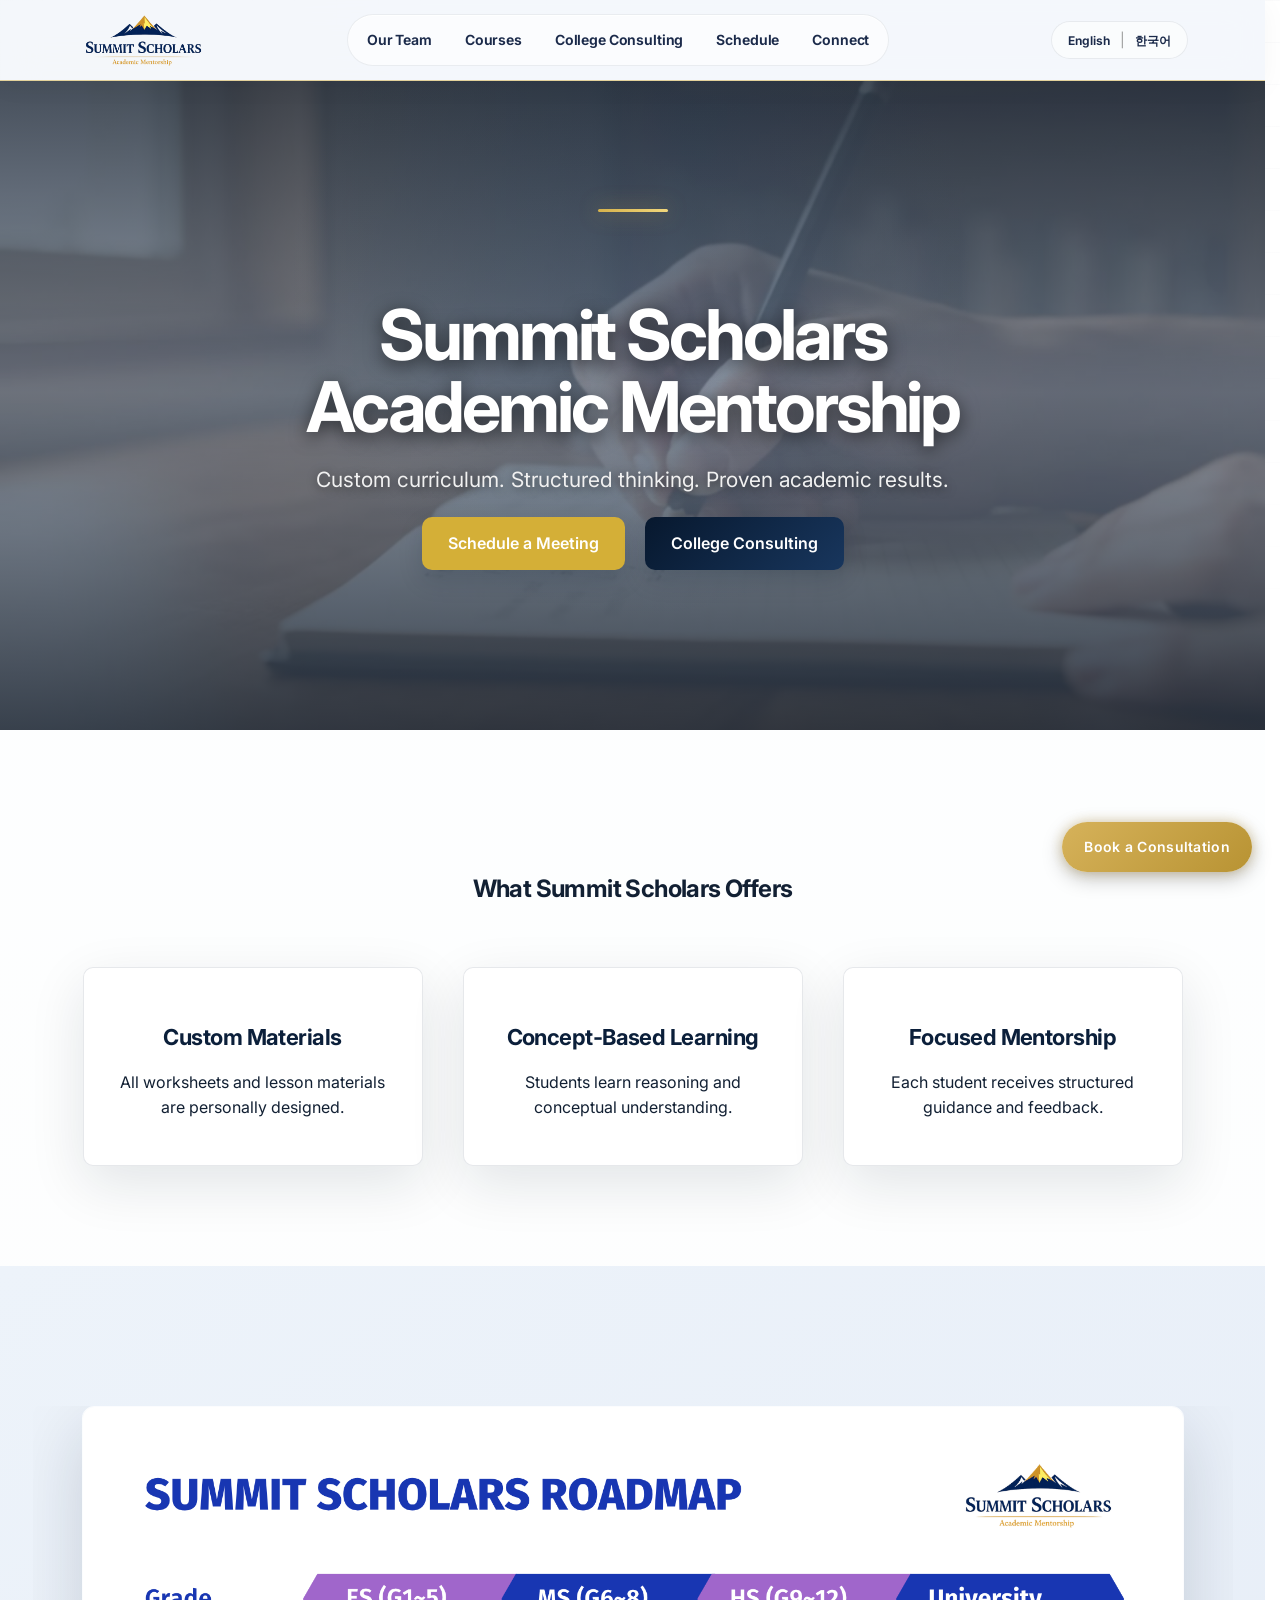
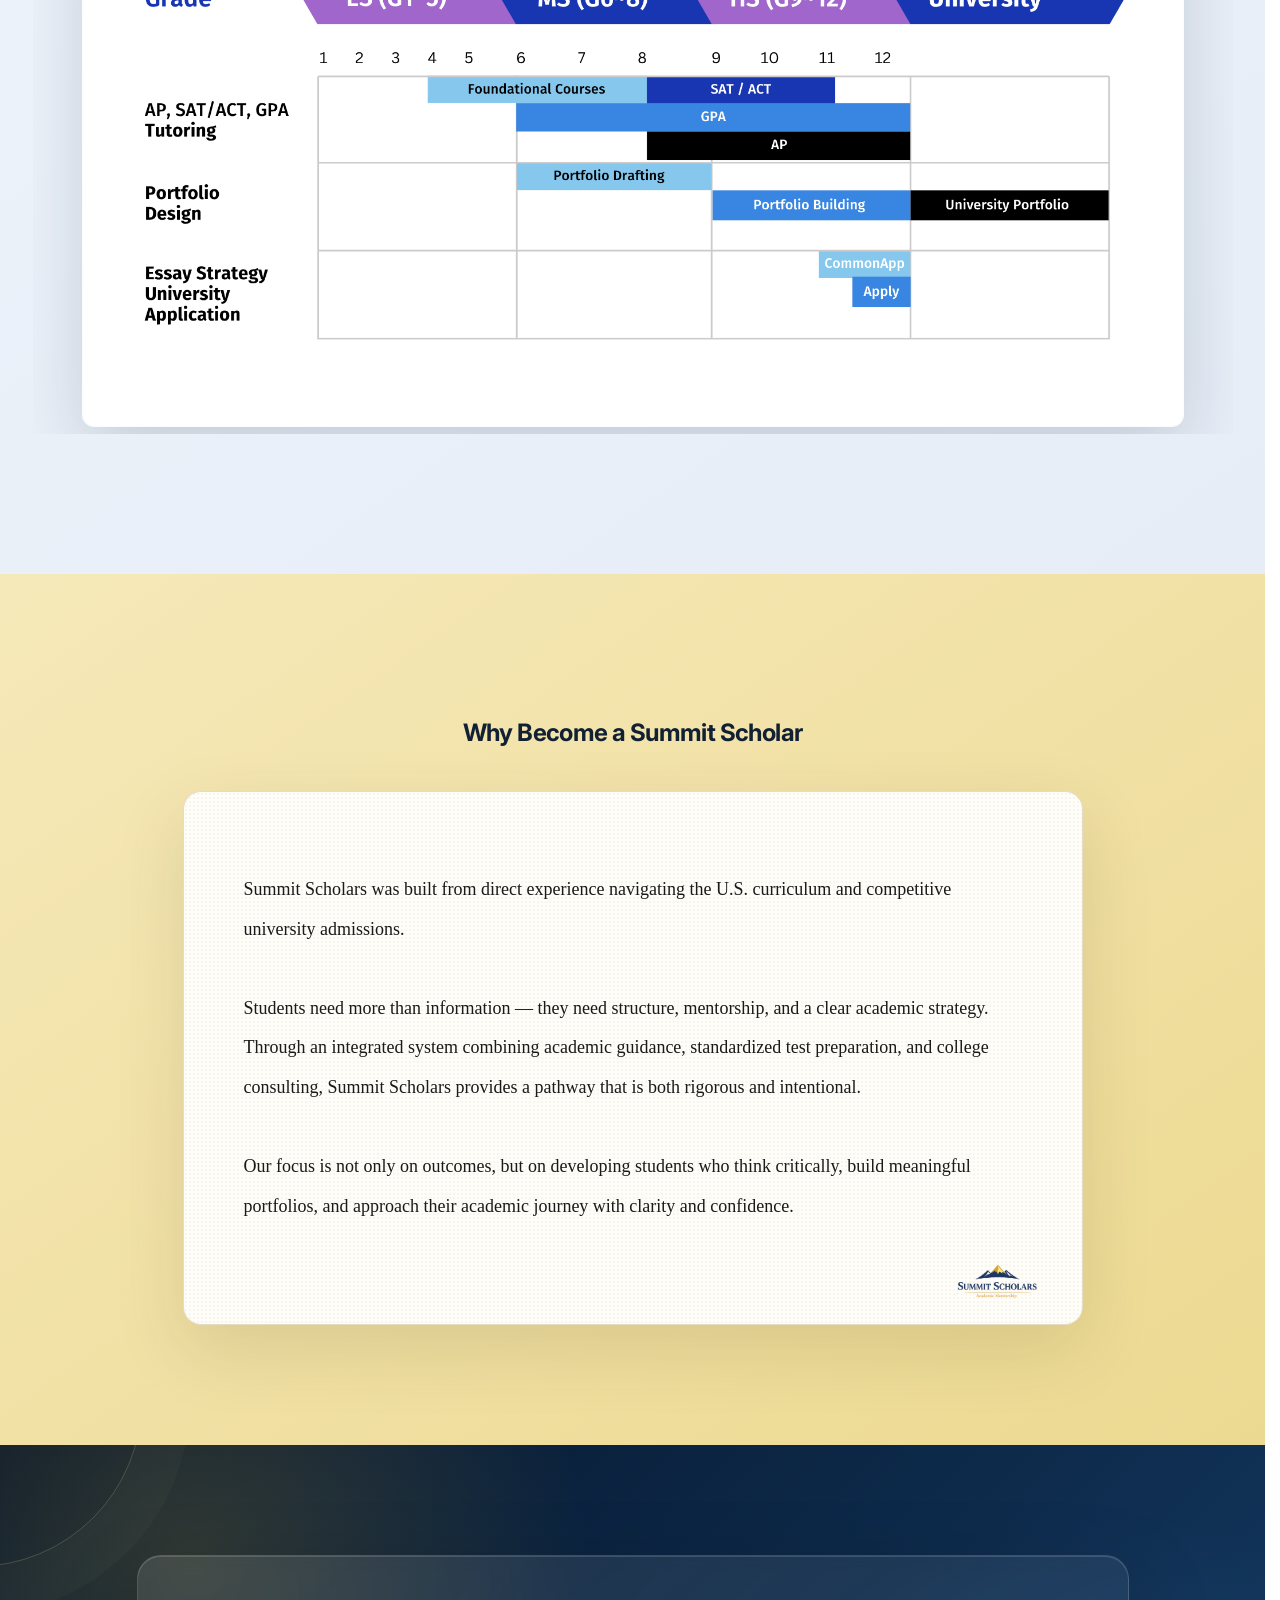
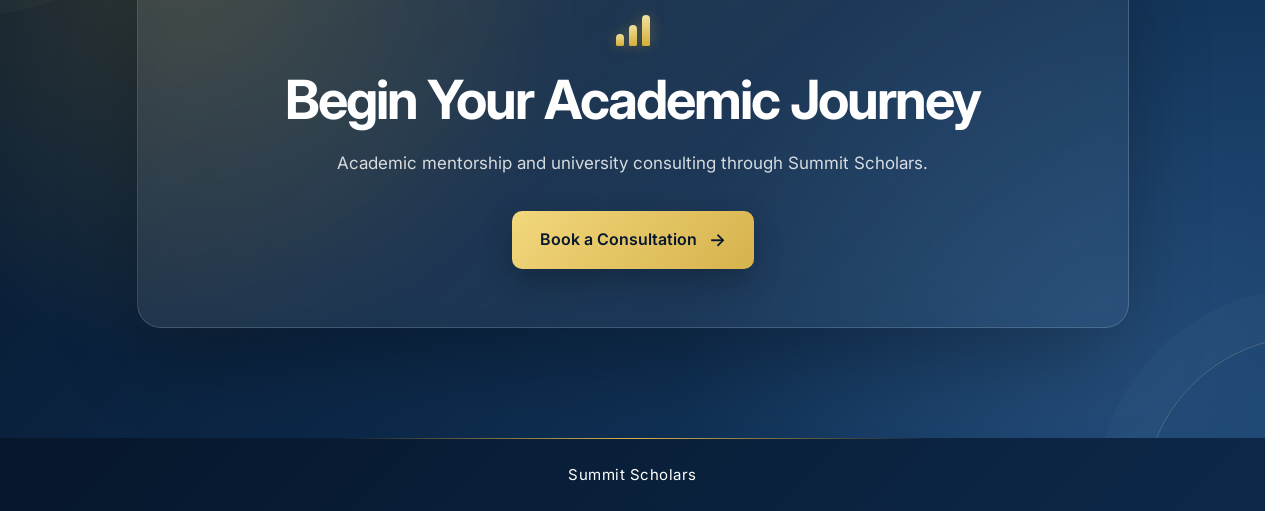
==== commit 107f6b78: "Add files via upload" ====
--- a/index.html
+++ b/index.html
@@ -6,6 +6,10 @@
 <meta charset="UTF-8">
 <meta name="viewport" content="width=device-width, initial-scale=1.0">
 <title>Summit Scholars</title>
+<link rel="preconnect" href="https://fonts.googleapis.com">
+<link rel="preconnect" href="https://fonts.gstatic.com" crossorigin>
+<link rel="preload" as="style" href="https://fonts.googleapis.com/css2?family=Inter:wght@400;500;600;700;800&amp;display=swap">
+<link rel="stylesheet" href="https://fonts.googleapis.com/css2?family=Inter:wght@400;500;600;700;800&amp;display=swap">
 <link rel="stylesheet" href="style.css">
 <link rel="stylesheet" href="premium.css">
 
@@ -13,13 +17,21 @@
 
 <body data-page="home">
 
+<a class="skip-link" href="#main-content">Skip to main content</a>
+
 <header>
 
 <a href="index.html" class="logo">
 <img src="summit-logo.png" class="logo-img" alt="Summit Scholars Logo">
 </a>
 
-<nav>
+<button class="nav-toggle" type="button" aria-controls="site-nav" aria-expanded="false" aria-label="Open navigation menu">
+<span></span>
+<span></span>
+<span></span>
+</button>
+
+<nav id="site-nav">
 <a href="profile.html" data-i18n="nav_profile">Our Team</a>
 <a href="courses.html" data-i18n="nav_courses">Courses</a>
 <a href="consulting.html" data-i18n="nav_consulting">College Consulting</a>
@@ -35,10 +47,10 @@
 
 </header>
 
-<main>
+<main id="main-content">
 <section class="hero home-hero section-soft-blue">
 
-<video id="hero-video" class="hero-video" autoplay muted loop playsinline>
+<video id="hero-video" class="hero-video" autoplay muted loop playsinline preload="metadata" poster="hero-poster.jpg">
   <source src="hero-background.mp4" type="video/mp4">
 </video>
 <div class="hero-overlay"></div>
@@ -97,7 +109,7 @@
 
 
 <div class="roadmap-scroll">
-<img id="roadmap-img" class="roadmap-image" src="roadmap-us.png" alt="Summit Scholars Roadmap">
+<img id="roadmap-img" class="roadmap-image" src="roadmap-us.png" alt="Summit Scholars Roadmap" loading="lazy">
 </div>
 
 </div>
@@ -128,7 +140,7 @@
 If you are looking for guidance that is structured, intentional, and grounded in real experience, Summit Scholars is here to support you.
 
 </p>
-<img src="summit-logo.png" alt="logo" class="letter-logo">
+<img src="summit-logo.png" alt="Summit Scholars" class="letter-logo" loading="lazy">
 </div>
 
 </div>
@@ -137,15 +149,18 @@
 
 
 <section class="cta-section home-cta-section section-accent-purple">
+<div class="home-cta-inner">
+<span class="home-cta-mark" aria-hidden="true">
+<span></span><span></span><span></span>
+</span>
+<h2 data-i18n="home_cta_title">Begin Your Academic Journey</h2>
 
-<h2 data-i18n="schedule_title">Begin Your Academic Journey</h2>
-
-<p class="home-cta-text" data-i18n="hero_subtitle">
+<p class="home-cta-text" data-i18n="home_cta_text">
 Academic mentorship and university consulting through Summit Scholars.
 </p>
 
-<a class="cta cta--gold" href="schedule.html" data-i18n="book_consult">Book a Consultation</a>
-
+<a class="cta cta--gold" href="https://calendly.com/chrisryu4986/30min" target="_blank" rel="noopener noreferrer" data-i18n="book_consult" data-consult-link>Book a Consultation</a>
+</div>
 </section>
 </main>
 
@@ -153,9 +168,9 @@
 <p>Summit Scholars</p>
 </footer>
 
-<script src="main.js"></script>
-<script src="lang.js"></script>
-<script src="premium.js"></script>
+<script src="main.js" defer></script>
+<script src="lang.js" defer></script>
+<script src="premium.js" defer></script>
 
 </body>
 </html>
--- a/style.css
+++ b/style.css
@@ -17,9 +17,40 @@
 body{
 margin:0;
 font-family: 'Inter', 'Segoe UI', -apple-system, BlinkMacSystemFont, Arial, sans-serif;
+-webkit-font-smoothing:antialiased;
+-moz-osx-font-smoothing:grayscale;
 animation: pageFade 0.6s ease-in;
 background:var(--page-bg);
 color:#1c1c1c;
+}
+
+html[lang="ko"] body{
+word-break:keep-all;
+overflow-wrap:break-word;
+}
+
+:focus-visible{
+outline:3px solid var(--gold);
+outline-offset:3px;
+}
+
+.skip-link{
+position:fixed;
+top:12px;
+left:12px;
+z-index:10000;
+padding:11px 16px;
+border-radius:6px;
+background:var(--navy);
+color:white;
+font-weight:700;
+text-decoration:none;
+transform:translateY(-150%);
+transition:transform .2s ease;
+}
+
+.skip-link:focus{
+transform:translateY(0);
 }
 
 /* PAGE FADE ANIMATION */
@@ -61,6 +92,32 @@
 color:var(--gold);
 }
 
+.nav-toggle{
+display:none;
+width:44px;
+height:44px;
+padding:10px;
+border:1px solid rgba(11,31,58,.16);
+border-radius:8px;
+background:rgba(255,255,255,.7);
+color:var(--navy);
+cursor:pointer;
+}
+
+.nav-toggle span{
+display:block;
+width:100%;
+height:2px;
+margin:5px 0;
+border-radius:2px;
+background:currentColor;
+transition:transform .2s ease,opacity .2s ease;
+}
+
+body.nav-open .nav-toggle span:nth-child(1){transform:translateY(7px) rotate(45deg);}
+body.nav-open .nav-toggle span:nth-child(2){opacity:0;}
+body.nav-open .nav-toggle span:nth-child(3){transform:translateY(-7px) rotate(-45deg);}
+
 
 /* GLOBAL HEADER NORMALIZATION */
 header, header *{
@@ -119,6 +176,53 @@
 .lang-switch{
 margin-left:0;
 }
+
+body[data-page="home"] header{
+position:sticky;
+flex-wrap:nowrap;
+}
+
+body[data-page="home"] .nav-toggle{
+display:block;
+margin-left:auto;
+}
+
+body[data-page="home"] header nav{
+display:none;
+position:absolute;
+top:100%;
+left:0;
+right:0;
+order:initial;
+width:auto;
+padding:14px 22px 20px;
+flex-direction:column;
+align-items:stretch;
+gap:4px;
+border:0;
+border-bottom:2px solid var(--gold);
+border-radius:0;
+background:rgba(247,249,252,.98);
+box-shadow:0 14px 28px rgba(7,24,46,.14);
+}
+
+body[data-page="home"].nav-open header nav{
+display:flex;
+}
+
+body[data-page="home"] header nav a{
+padding:11px 14px;
+text-align:center;
+}
+
+body[data-page="home"] .lang-switch{
+order:initial;
+}
+}
+
+@media (max-width:520px){
+body[data-page="home"] header{padding-left:16px;padding-right:16px;}
+body[data-page="home"] .lang-switch{display:none;}
 }
 
 
@@ -480,12 +584,68 @@
 }
 
 .home-cta-section{
-padding:90px 20px;
+position:relative;
+overflow:hidden;
+padding:110px 20px;
 text-align:center;
 margin-bottom:0;
-}
-
-.home-cta-text{margin:10px 0 30px;}
+background:
+radial-gradient(circle at 15% 20%,rgba(212,175,55,.2),transparent 25rem),
+radial-gradient(circle at 88% 85%,rgba(81,128,181,.28),transparent 27rem),
+linear-gradient(135deg,#06162b 0%,#0d2949 52%,#153d68 100%);
+}
+
+.home-cta-section::before,
+.home-cta-section::after{
+content:"";
+position:absolute;
+width:330px;
+height:330px;
+border:1px solid rgba(241,227,163,.2);
+border-radius:50%;
+pointer-events:none;
+}
+
+.home-cta-section::before{left:-190px;top:-210px;box-shadow:0 0 0 48px rgba(241,227,163,.025);}
+.home-cta-section::after{right:-210px;bottom:-230px;box-shadow:0 0 0 48px rgba(255,255,255,.02);}
+
+.home-cta-inner{
+position:relative;
+z-index:1;
+max-width:850px;
+margin:auto;
+padding:58px clamp(24px,6vw,70px);
+border:1px solid rgba(255,255,255,.14);
+border-radius:24px;
+background:linear-gradient(145deg,rgba(255,255,255,.1),rgba(255,255,255,.035));
+box-shadow:0 30px 80px rgba(0,0,0,.25),inset 0 1px 0 rgba(255,255,255,.14);
+backdrop-filter:blur(8px);
+}
+
+.home-cta-mark{
+display:flex;
+justify-content:center;
+align-items:flex-end;
+gap:5px;
+height:32px;
+margin-bottom:24px;
+}
+
+.home-cta-mark span{display:block;width:8px;border-radius:5px 5px 2px 2px;background:linear-gradient(180deg,var(--gold-soft),var(--gold));box-shadow:0 0 14px rgba(212,175,55,.35);}
+.home-cta-mark span:nth-child(1){height:12px;}
+.home-cta-mark span:nth-child(2){height:21px;}
+.home-cta-mark span:nth-child(3){height:31px;}
+.home-cta-inner h2{margin:0;color:white;font-size:clamp(34px,5vw,54px);line-height:1.12;letter-spacing:-.035em;}
+.home-cta-inner .cta{display:inline-flex;align-items:center;gap:12px;padding:15px 28px;box-shadow:0 12px 30px rgba(0,0,0,.24);}
+.home-cta-inner .cta::after{content:"→";font-size:18px;transition:transform .2s ease;}
+.home-cta-inner .cta:hover::after{transform:translateX(4px);}
+
+@media (max-width:600px){
+.home-cta-section{padding:74px 16px;}
+.home-cta-inner{padding:44px 22px;}
+}
+
+.home-cta-text{max-width:640px;margin:18px auto 32px;color:rgba(255,255,255,.82);font-size:17px;line-height:1.75;}
 .footer--flush{margin-top:0;}
 
 /* COURSES PAGE */
@@ -798,6 +958,42 @@
 .schedule-section{margin-bottom:70px;}
 .schedule-intro{margin-top:20px;line-height:1.8;font-size:1.05rem;}
 
+.schedule-hero{
+position:relative;
+overflow:hidden;
+padding:70px clamp(28px,6vw,72px);
+border:1px solid rgba(11,31,58,.1);
+border-radius:24px;
+background:linear-gradient(145deg,#fff 0%,#f2f6fb 58%,#e8eef7 100%);
+box-shadow:0 24px 70px rgba(7,24,46,.12);
+}
+
+.schedule-hero::after{
+content:"";
+position:absolute;
+right:-110px;
+top:-140px;
+width:340px;
+height:340px;
+border:1px solid rgba(212,175,55,.35);
+border-radius:50%;
+box-shadow:0 0 0 45px rgba(212,175,55,.05),0 0 0 90px rgba(11,31,58,.025);
+pointer-events:none;
+}
+
+.schedule-hero > *{position:relative;z-index:1;}
+.schedule-eyebrow{margin:0 0 14px;color:#9a7b22;font-size:12px;font-weight:800;letter-spacing:.15em;}
+.schedule-hero h1{max-width:720px;margin:0;color:var(--navy);font-size:clamp(40px,6vw,64px);line-height:1.08;}
+.schedule-intro{max-width:700px;color:#526072;font-size:17px;}
+
+.schedule-details{display:grid;grid-template-columns:repeat(2,minmax(0,1fr));gap:14px;margin-top:36px;}
+.schedule-detail{display:grid;grid-template-columns:auto 1fr;gap:2px 14px;padding:22px;border:1px solid rgba(11,31,58,.09);border-radius:14px;background:rgba(255,255,255,.78);}
+.schedule-detail-number{grid-row:1/3;align-self:center;color:var(--gold);font-size:12px;font-weight:800;letter-spacing:.12em;}
+.schedule-detail strong{color:var(--navy);font-size:17px;}
+.schedule-detail > span:last-child{color:#6b7788;font-size:13px;}
+.schedule-cta{display:flex;align-items:center;justify-content:space-between;gap:24px;margin-top:34px;padding-top:28px;border-top:1px solid rgba(11,31,58,.1);}
+.schedule-cta p{max-width:520px;margin:0;color:#536277;}
+
 .consult-card{
 margin-top:30px;
 padding:28px;
@@ -805,8 +1001,6 @@
 background:#f8fafc;
 border:1px solid var(--gold);
 }
-
-.schedule-cta{margin-top:30px;}
 
 .schedule-button{
 display:inline-block;
@@ -820,6 +1014,14 @@
 }
 
 .schedule-button:hover{background:#a8892e;transform:translateY(-2px);}
+
+@media (max-width:680px){
+.schedule-container{padding:0 18px;}
+.schedule-hero{padding:48px 24px;}
+.schedule-details{grid-template-columns:1fr;}
+.schedule-cta{align-items:stretch;flex-direction:column;}
+.schedule-button{text-align:center;}
+}
 
 /* CONSULTING PAGE */
 
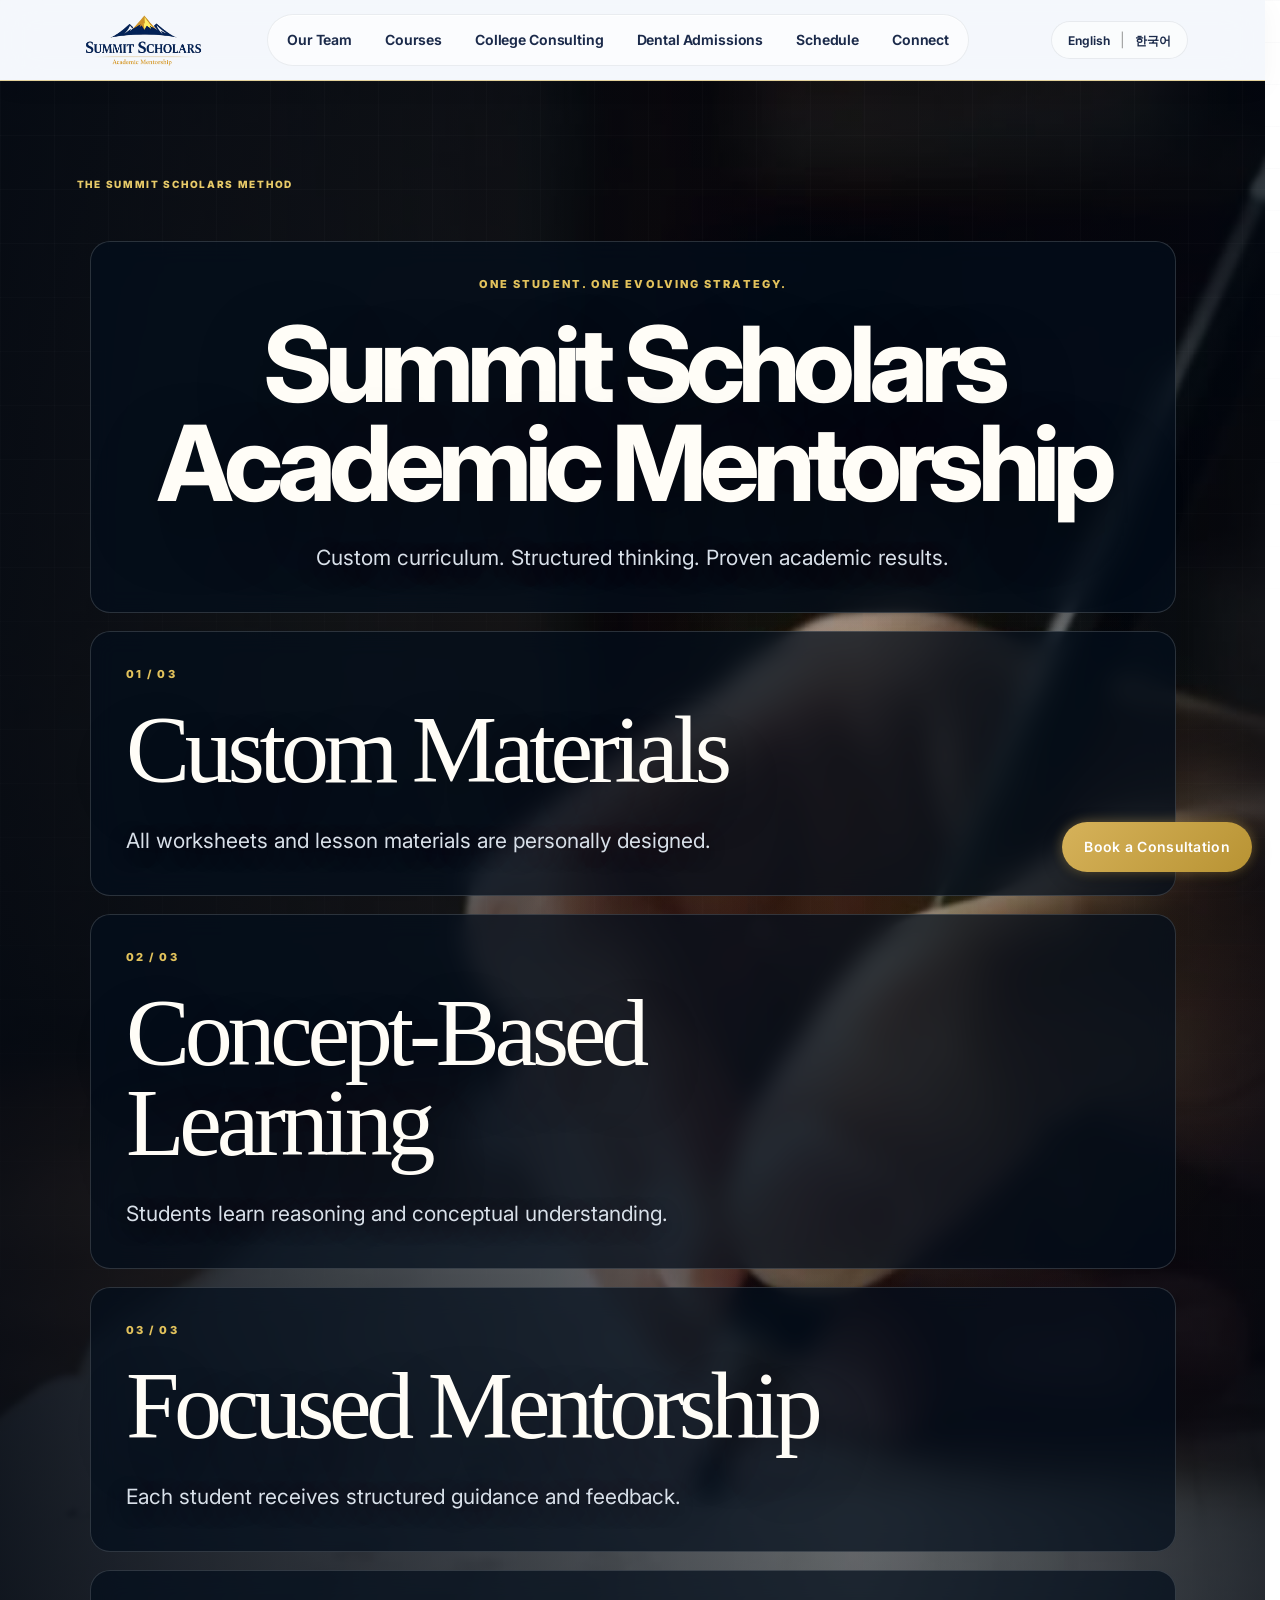
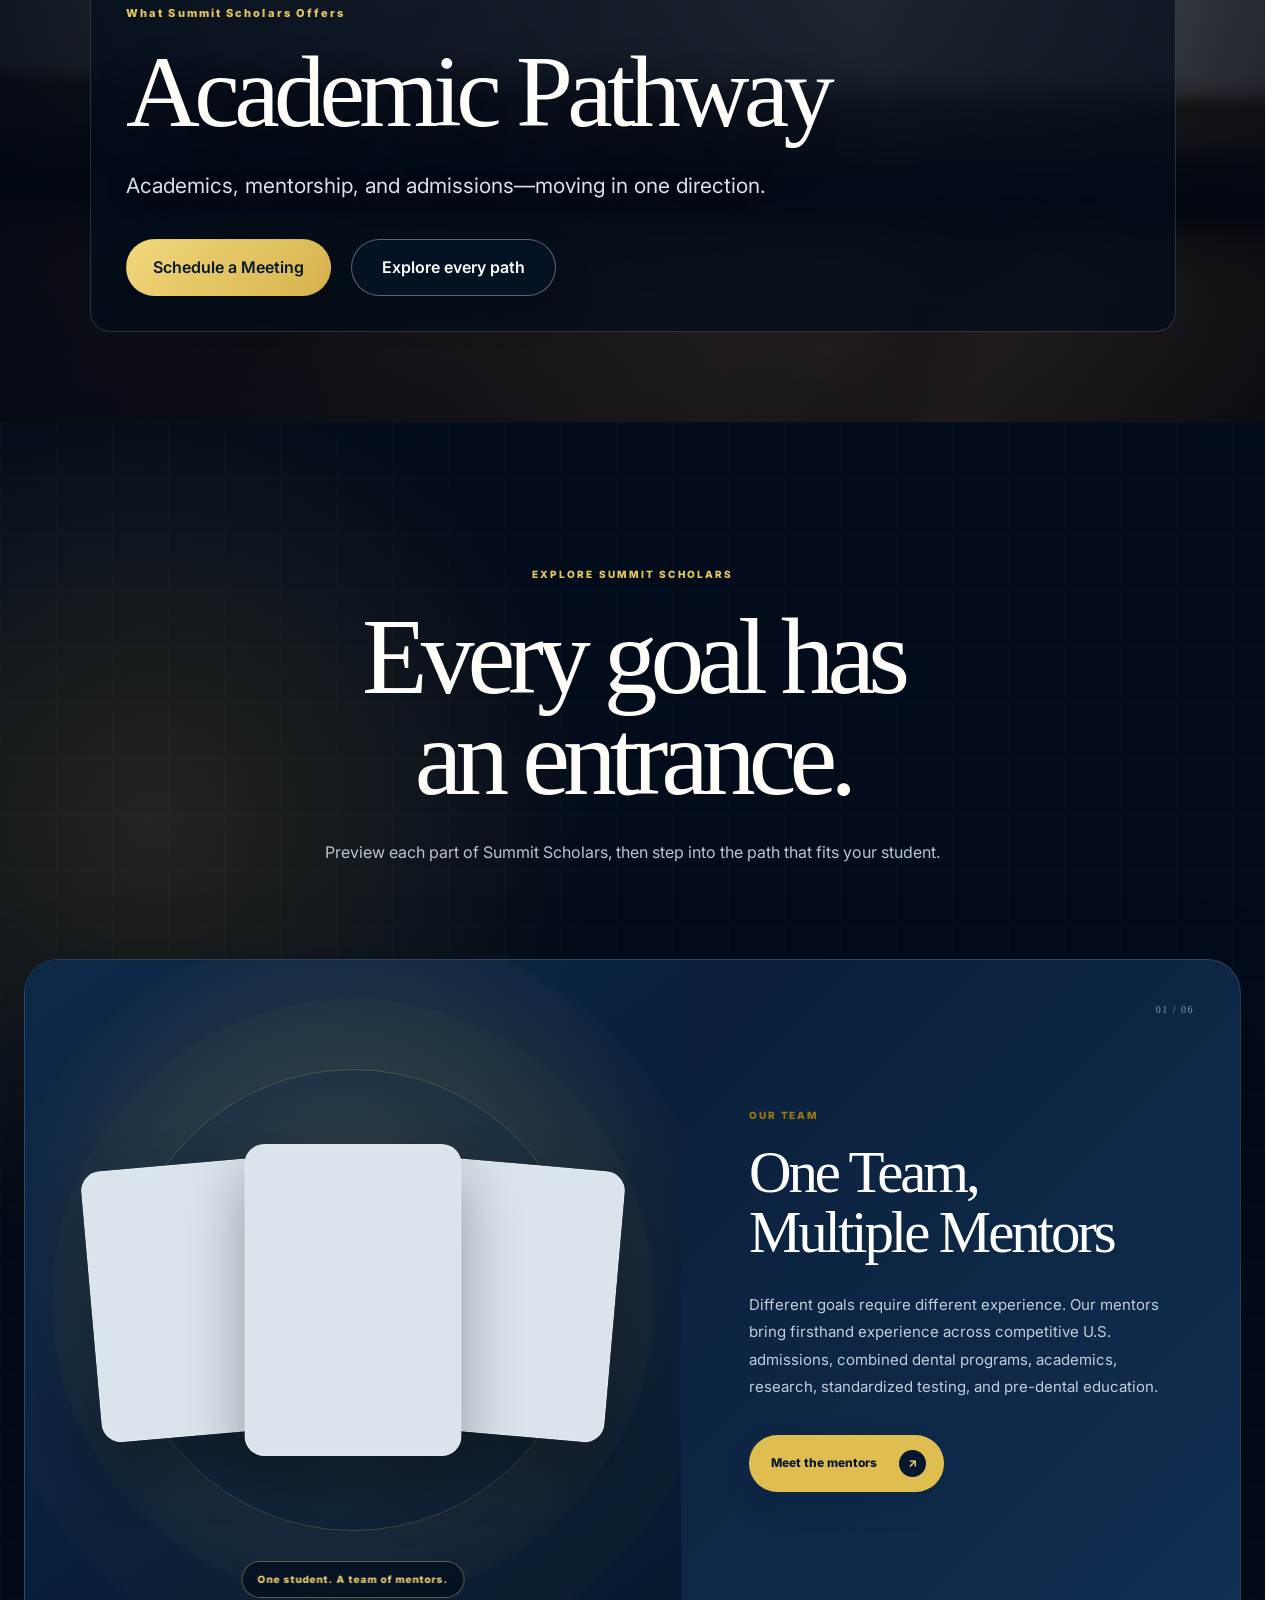
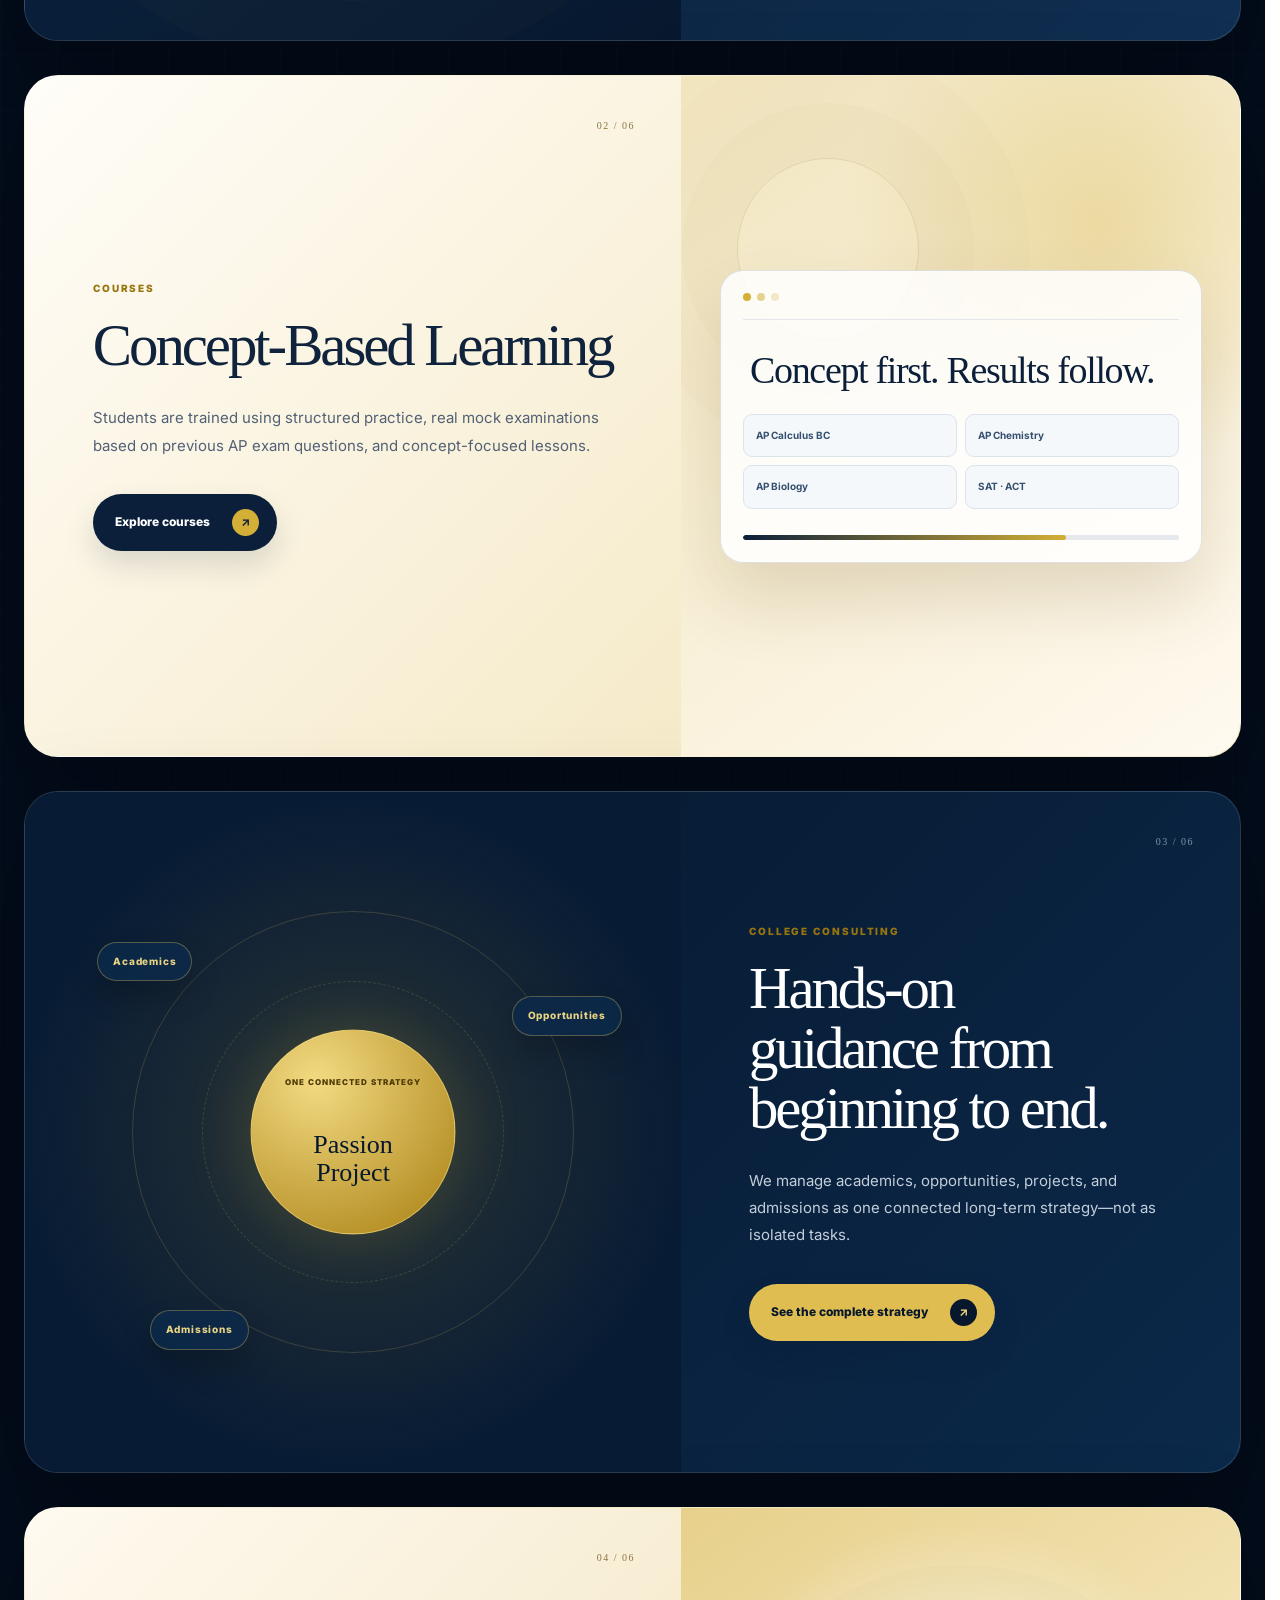
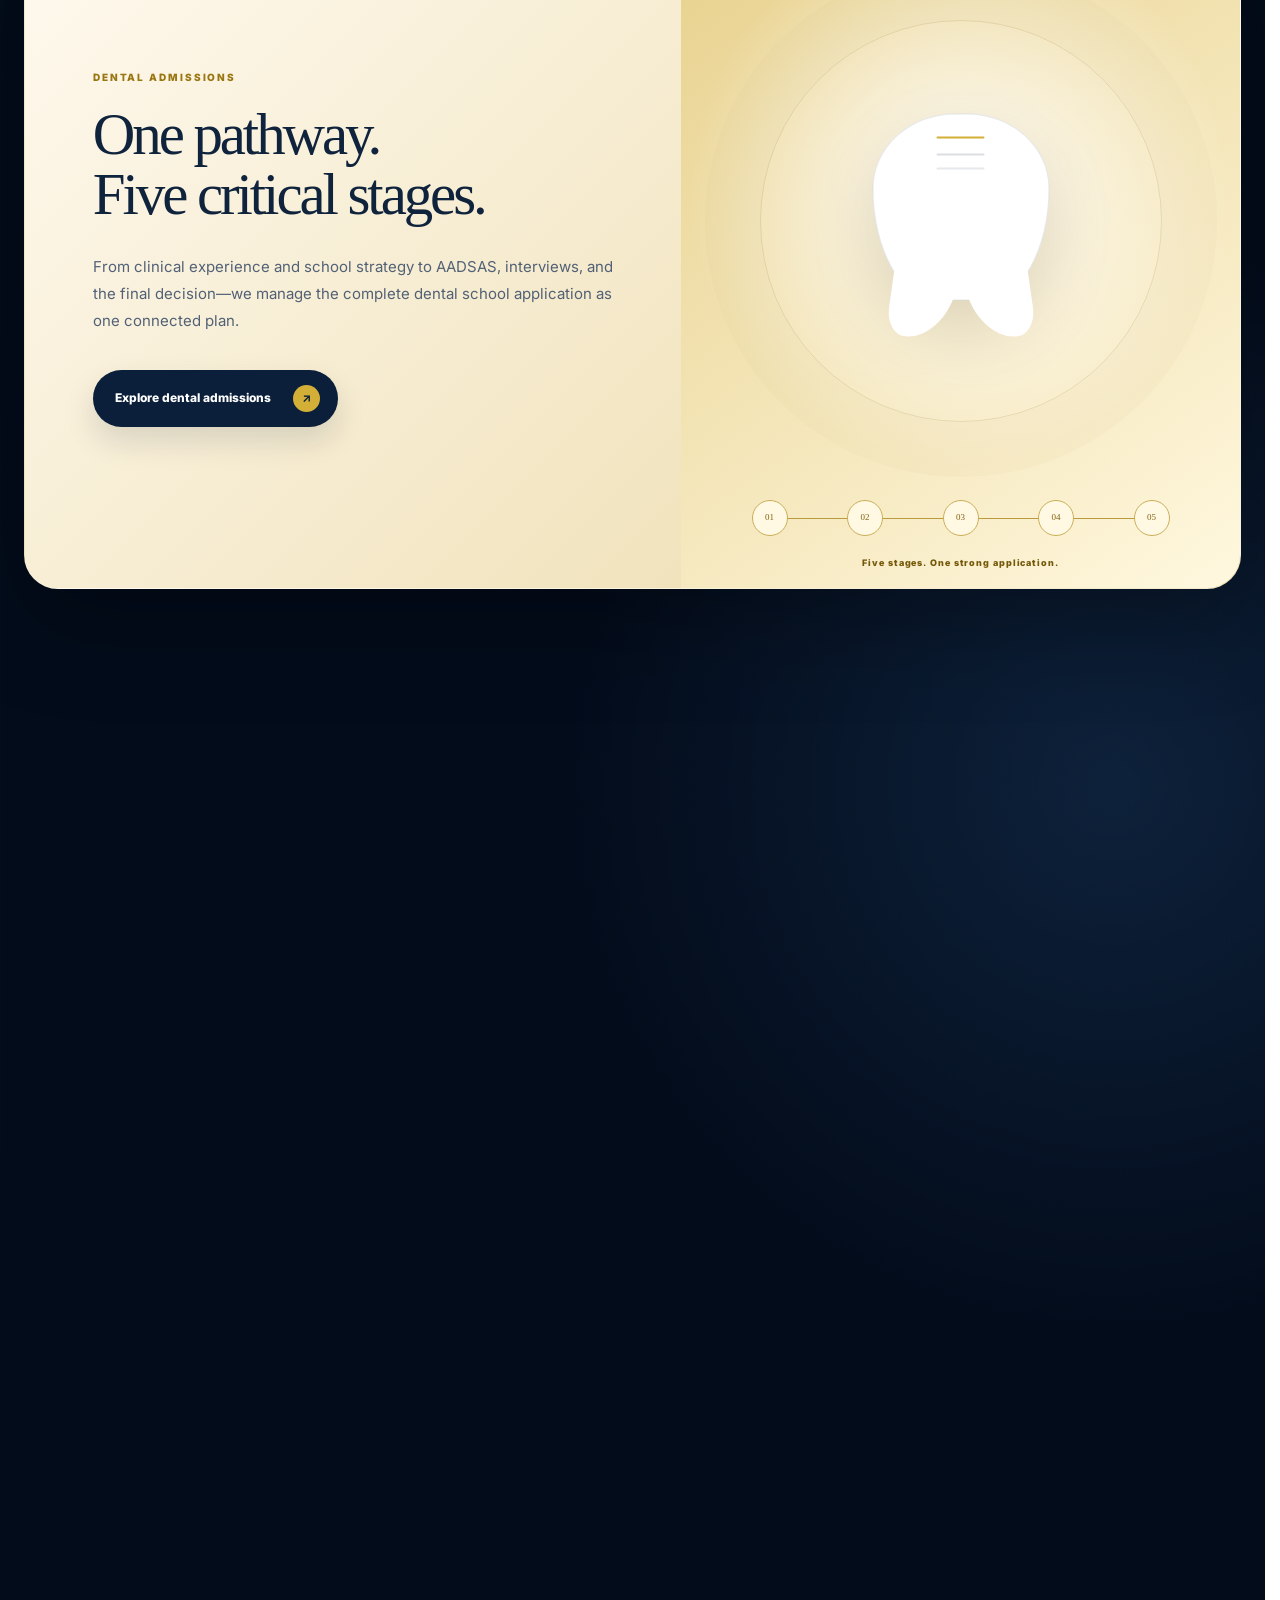
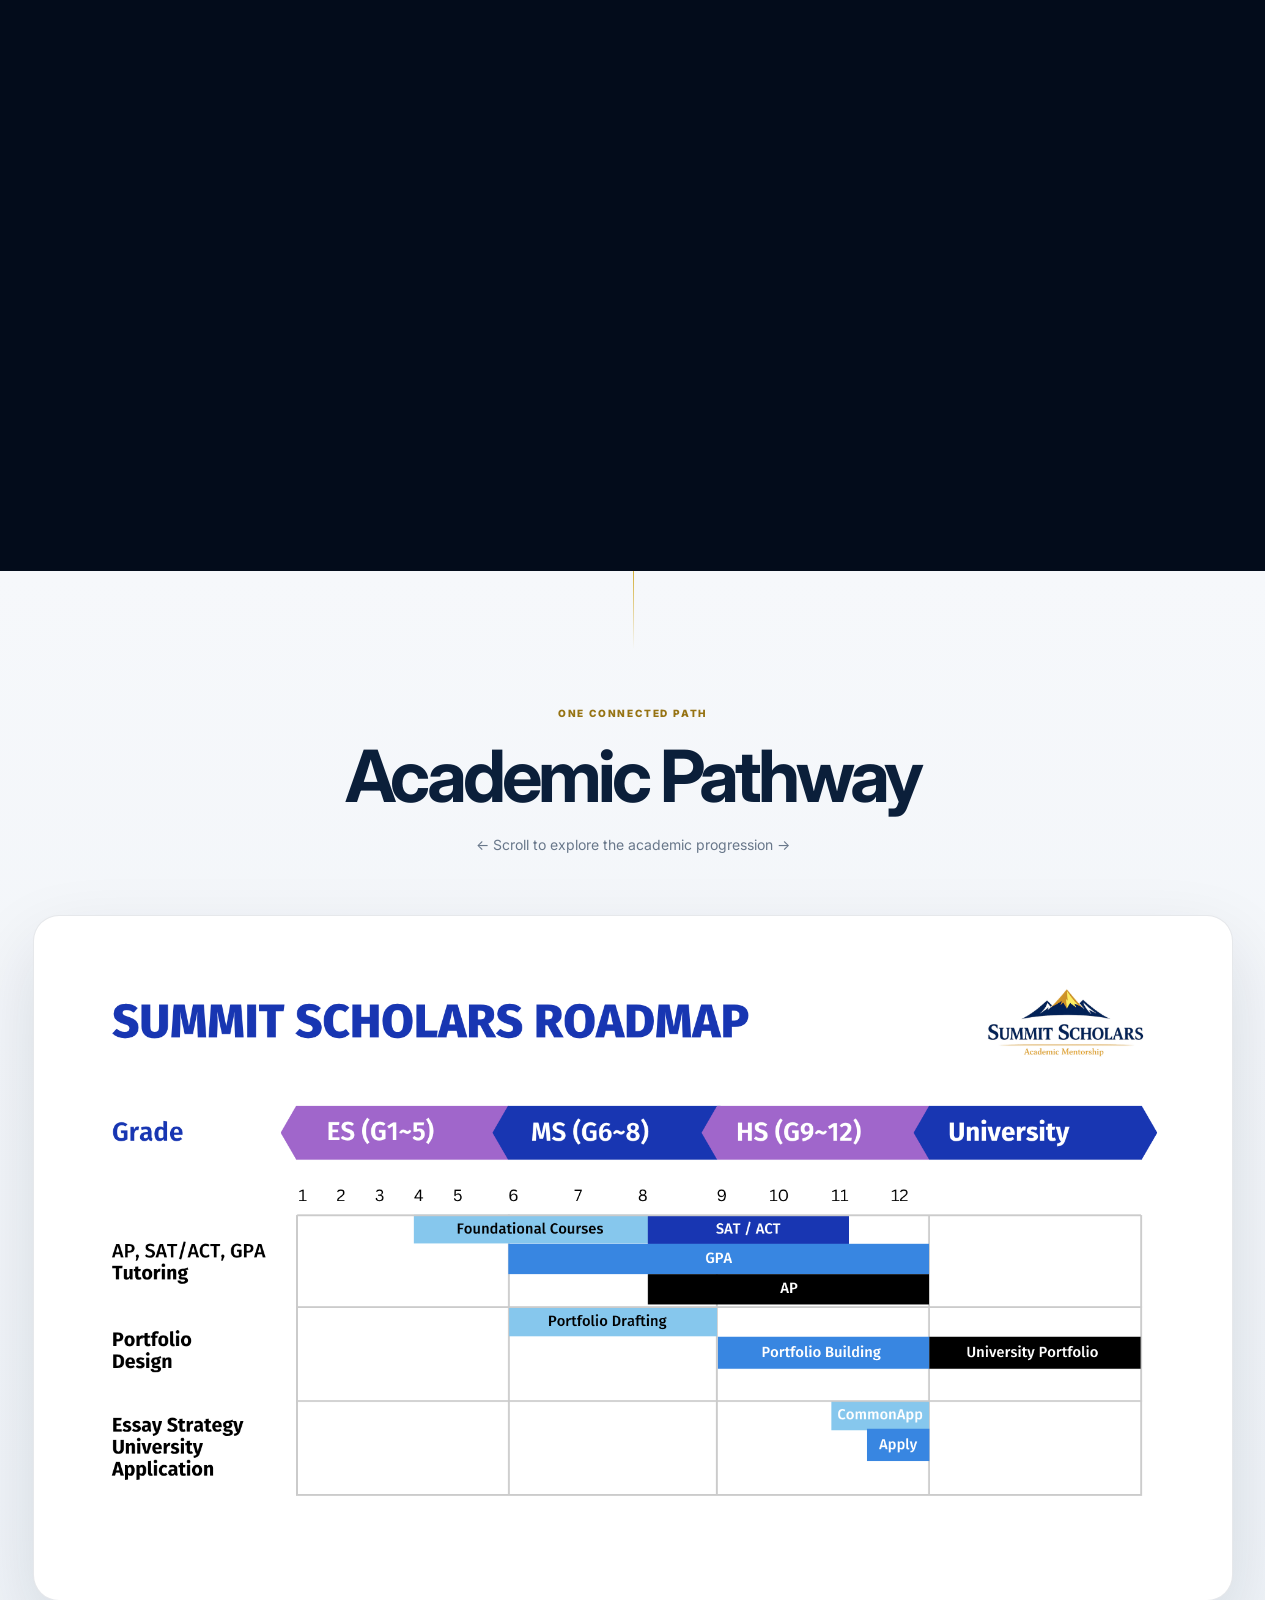
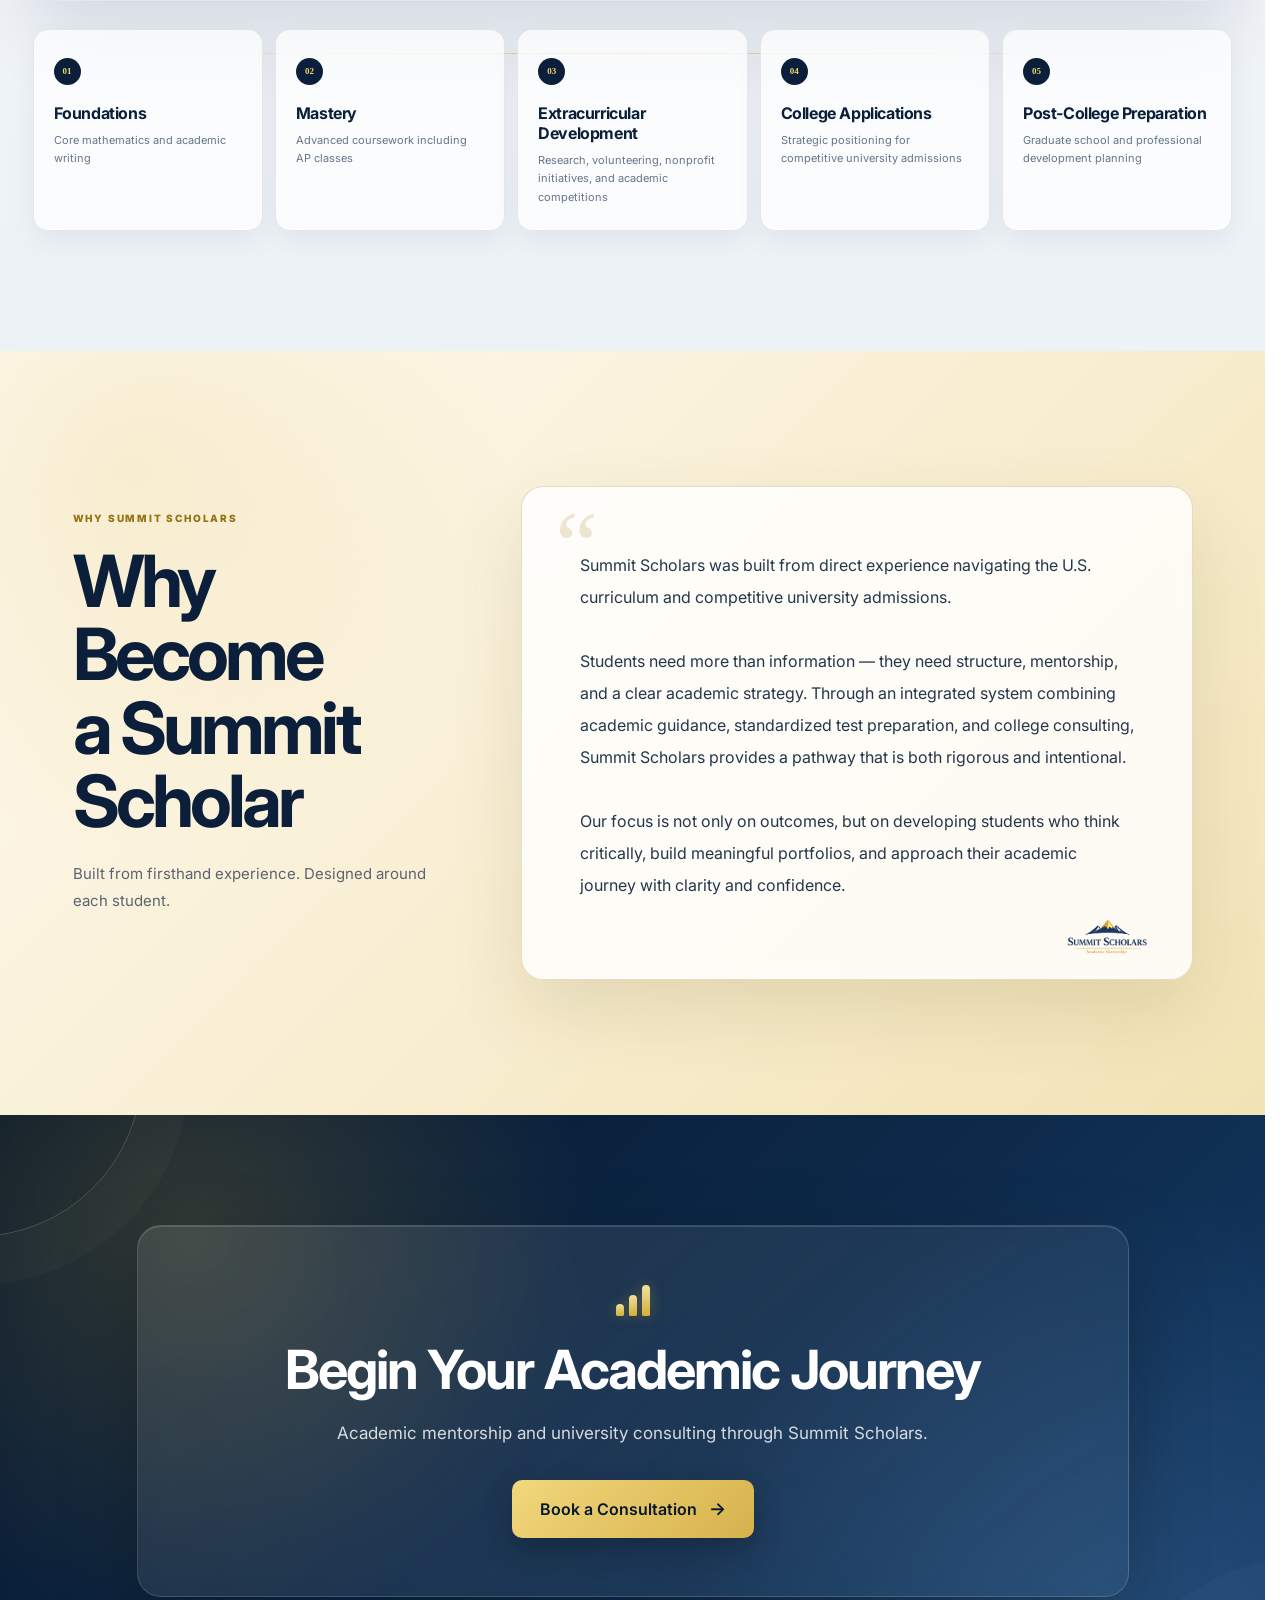
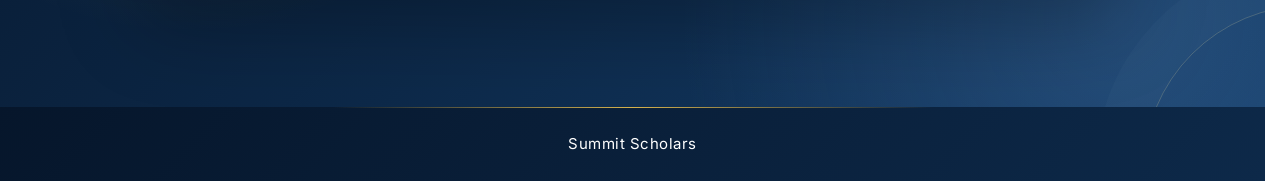
==== commit 6dafd961: "Add files via upload" ====
--- a/index.html
+++ b/index.html
@@ -1,5 +1,5 @@
 <!DOCTYPE html>
-<html>
+<html lang="en">
 
 <head>
 
@@ -12,12 +12,13 @@
 <link rel="stylesheet" href="https://fonts.googleapis.com/css2?family=Inter:wght@400;500;600;700;800&amp;display=swap">
 <link rel="stylesheet" href="style.css">
 <link rel="stylesheet" href="premium.css">
+<link rel="stylesheet" href="home.css">
 
 </head>
 
 <body data-page="home">
 
-<a class="skip-link" href="#main-content">Skip to main content</a>
+<a class="skip-link" href="#main-content" data-i18n="skip_content">Skip to main content</a>
 
 <header>
 
@@ -35,6 +36,7 @@
 <a href="profile.html" data-i18n="nav_profile">Our Team</a>
 <a href="courses.html" data-i18n="nav_courses">Courses</a>
 <a href="consulting.html" data-i18n="nav_consulting">College Consulting</a>
+<a href="dental.html" data-i18n="nav_dental">Dental Admissions</a>
 <a href="schedule.html" data-i18n="nav_schedule">Schedule</a>
 <a href="connect.html" data-i18n="nav_connect">Connect</a>
 </nav>
@@ -48,80 +50,209 @@
 </header>
 
 <main id="main-content">
-<section class="hero home-hero section-soft-blue">
-
-<video id="hero-video" class="hero-video" autoplay muted loop playsinline preload="metadata" poster="hero-poster.jpg">
-  <source src="hero-background.mp4" type="video/mp4">
-</video>
-<div class="hero-overlay"></div>
-
-<div class="hero-content">
-
-<h1 class="home-hero-title" data-i18n="hero_title">Summit Scholars<br>Academic Mentorship</h1>
-
-<p class="subtitle home-hero-subtitle" data-i18n="hero_subtitle">
-Elite academic mentorship and strategic college consulting.
-</p>
-
-
+<section class="home-scroll-story" data-frame-count="72" aria-labelledby="home-story-title">
+<div class="home-story-sticky">
+<div class="home-story-media" aria-hidden="true">
+<canvas class="home-story-canvas"></canvas>
+<img class="home-story-fallback" src="hero-poster.jpg" alt="">
+<div class="home-story-grade"></div>
+</div>
+
+<div class="home-story-topline">
+<span data-i18n="home_story_kicker">THE SUMMIT SCHOLARS METHOD</span>
+<span class="home-story-loading"><i></i><b data-i18n="home_story_loading">Preparing the experience</b></span>
+</div>
+
+<div class="home-story-scenes">
+<article class="home-story-scene home-story-scene--hero" data-story-start="0" data-story-end="0.22">
+<p data-i18n="home_story_opening">ONE STUDENT. ONE EVOLVING STRATEGY.</p>
+<h1 id="home-story-title" data-i18n="hero_title">Summit Scholars<br>Academic Mentorship</h1>
+<p data-i18n="hero_subtitle">Custom curriculum. Structured thinking. Proven academic results.</p>
+</article>
+
+<article class="home-story-scene home-story-scene--materials" data-story-start="0.18" data-story-end="0.43">
+<span class="home-story-index">01 / 03</span>
+<h2 data-i18n="feature1_title">Custom Materials</h2>
+<p data-i18n="feature1_text">All worksheets and lesson materials are personally designed.</p>
+<div class="home-material-stack" aria-hidden="true"><i></i><i></i><i></i></div>
+</article>
+
+<article class="home-story-scene home-story-scene--concept" data-story-start="0.39" data-story-end="0.64">
+<span class="home-story-index">02 / 03</span>
+<h2 data-i18n="feature2_title">Concept-Based Learning</h2>
+<p data-i18n="feature2_text">Students learn reasoning and conceptual understanding.</p>
+<div class="home-concept-system" aria-hidden="true"><i></i><i></i><i></i><i></i><b></b></div>
+</article>
+
+<article class="home-story-scene home-story-scene--mentorship" data-story-start="0.60" data-story-end="0.84">
+<span class="home-story-index">03 / 03</span>
+<h2 data-i18n="feature3_title">Focused Mentorship</h2>
+<p data-i18n="feature3_text">Each student receives structured guidance and feedback.</p>
+<div class="home-mentor-orbit" aria-hidden="true"><i></i><i></i><b></b></div>
+</article>
+
+<article class="home-story-scene home-story-scene--close" data-story-start="0.80" data-story-end="1">
+<p data-i18n="services_title">What Summit Scholars Offers</p>
+<h2 data-i18n="pathway_title">Academic Pathway</h2>
+<span data-i18n="home_story_close">Academics, mentorship, and admissions—moving in one direction.</span>
 <div class="button-row">
-<a class="cta" href="schedule.html" data-i18n="schedule_title">Schedule a Meeting</a>
-<a class="cta cta--navy" href="consulting.html" data-i18n="nav_consulting">College Consulting</a>
-</div>
-
-</div>
-
-</section>
-
-<section class="services-section section-light">
-
-<div class="section-container">
-
-<h2 class="services-title" data-i18n="services_title">What Summit Scholars Provides</h2>
-
-<div class="feature-grid">
-
-<div class="feature">
-<h3 data-i18n="feature1_title">Academic Tutoring</h3>
-<p data-i18n="feature1_text">AP coursework, foundational learning, and structured academic support.</p>
-</div>
-
-<div class="feature">
-<h3 data-i18n="feature2_title">College Consulting</h3>
-<p data-i18n="feature2_text">Strategic planning for university admissions and academic positioning.</p>
-</div>
-
-<div class="feature">
-<h3 data-i18n="feature3_title">Research Mentorship</h3>
-<p data-i18n="feature3_text">Guidance toward research, conferences, and academic publications.</p>
-</div>
-
-</div>
-
-</div>
-
-</section>
-
-
-<section class="roadmap-section section-sky">
+<a class="cta cta--gold" href="schedule.html" data-i18n="schedule_title">Schedule a Meeting</a>
+<a class="cta home-story-secondary" href="#home-portals-title" data-i18n="home_explore_cta">Explore every path</a>
+</div>
+</article>
+</div>
+
+<div class="home-story-progress" aria-hidden="true"><span></span><div><b>01</b><b>02</b><b>03</b><b>04</b><b>05</b></div></div>
+<p class="home-story-scroll-cue"><span data-i18n="home_story_scroll">Scroll to explore</span><i aria-hidden="true">↓</i></p>
+</div>
+</section>
+
+
+<section class="home-portals" aria-labelledby="home-portals-title">
+<div class="home-portals-intro">
+<p data-i18n="home_explore_kicker">EXPLORE SUMMIT SCHOLARS</p>
+<h2 id="home-portals-title" data-i18n="home_explore_title">Every goal has<br>an entrance.</h2>
+<span data-i18n="home_explore_text">Preview each part of Summit Scholars, then step into the path that fits your student.</span>
+</div>
+
+<div class="home-portal-list">
+<article class="home-portal home-portal--team reveal-card">
+<div class="home-portal-visual home-team-preview" aria-hidden="true">
+<div class="home-team-photo home-team-photo--chris"><img src="home-team-chris.webp" alt="" loading="lazy" decoding="async"></div>
+<div class="home-team-photo home-team-photo--yeji"><img src="home-team-yeji.webp" alt="" loading="lazy" decoding="async"></div>
+<div class="home-team-photo home-team-photo--sean"><img src="home-team-sean.webp" alt="" loading="lazy" decoding="async"></div>
+<span data-i18n="home_team_preview">One student. A team of mentors.</span>
+</div>
+<div class="home-portal-copy">
+<span class="home-portal-number">01 / 06</span>
+<p class="home-portal-label" data-i18n="nav_profile">Our Team</p>
+<h3 data-i18n="team_philosophy_title">One Team, Multiple Mentors</h3>
+<p data-i18n="profile_intro1">Different goals require different experience. Our mentors bring firsthand experience across competitive U.S. admissions, combined dental programs, academics, research, standardized testing, and pre-dental education.</p>
+<a class="home-portal-link" href="profile.html"><span data-i18n="home_view_team">Meet the mentors</span><b aria-hidden="true">↗</b></a>
+</div>
+</article>
+
+<article class="home-portal home-portal--courses reveal-card">
+<div class="home-portal-visual home-courses-preview" aria-hidden="true">
+<div class="home-course-window">
+<span><i></i><i></i><i></i></span>
+<strong data-i18n="home_course_preview_title">Concept first. Results follow.</strong>
+<div><b data-i18n="course_calc">AP Calculus BC</b><b data-i18n="course_chem">AP Chemistry</b><b data-i18n="course_bio">AP Biology</b><b>SAT · ACT</b></div>
+<em><i></i></em>
+</div>
+</div>
+<div class="home-portal-copy">
+<span class="home-portal-number">02 / 06</span>
+<p class="home-portal-label" data-i18n="nav_courses">Courses</p>
+<h3 data-i18n="feature2_title">Concept-Based Learning</h3>
+<p data-i18n="courses_intro">Students are trained using structured practice, real mock examinations based on previous AP exam questions, and concept-focused lessons.</p>
+<a class="home-portal-link" href="courses.html"><span data-i18n="home_view_courses">Explore courses</span><b aria-hidden="true">↗</b></a>
+</div>
+</article>
+
+<article class="home-portal home-portal--consulting reveal-card">
+<div class="home-portal-visual home-consulting-preview" aria-hidden="true">
+<div class="home-consulting-core"><span data-i18n="home_consulting_preview">ONE CONNECTED STRATEGY</span><strong data-i18n="consulting_pillar_project">Passion Project</strong></div>
+<div class="home-consulting-node home-consulting-node--one" data-i18n="consulting_pillar_academic">Academics</div>
+<div class="home-consulting-node home-consulting-node--two" data-i18n="consulting_pillar_opportunities">Opportunities</div>
+<div class="home-consulting-node home-consulting-node--three" data-i18n="consulting_pillar_admissions">Admissions</div>
+</div>
+<div class="home-portal-copy">
+<span class="home-portal-number">03 / 06</span>
+<p class="home-portal-label" data-i18n="nav_consulting">College Consulting</p>
+<h3 data-i18n="consulting_overview_title">Hands-on guidance from beginning to end.</h3>
+<p data-i18n="consulting_intro">We manage academics, opportunities, projects, and admissions as one connected long-term strategy—not as isolated tasks.</p>
+<a class="home-portal-link" href="consulting.html"><span data-i18n="home_view_consulting">See the complete strategy</span><b aria-hidden="true">↗</b></a>
+</div>
+</article>
+
+<article class="home-portal home-portal--dental reveal-card">
+<div class="home-portal-visual home-dental-preview" aria-hidden="true">
+<div class="home-tooth-mark"><i></i><i></i></div>
+<ol><li>01</li><li>02</li><li>03</li><li>04</li><li>05</li></ol>
+<span data-i18n="home_dental_preview">Five stages. One strong application.</span>
+</div>
+<div class="home-portal-copy">
+<span class="home-portal-number">04 / 06</span>
+<p class="home-portal-label" data-i18n="nav_dental">Dental Admissions</p>
+<h3 data-i18n="dental_support_title">One pathway.<br>Five critical stages.</h3>
+<p data-i18n="dental_hero_text">From clinical experience and school strategy to AADSAS, interviews, and the final decision—we manage the complete dental school application as one connected plan.</p>
+<a class="home-portal-link" href="dental.html"><span data-i18n="home_view_dental">Explore dental admissions</span><b aria-hidden="true">↗</b></a>
+</div>
+</article>
+
+<article class="home-portal home-portal--schedule reveal-card">
+<div class="home-portal-visual home-schedule-preview" aria-hidden="true">
+<div class="home-calendar">
+<div><span></span><span></span><strong data-i18n="home_calendar_month">Your next step</strong></div>
+<ol><li></li><li></li><li></li><li></li><li></li><li></li><li></li><li></li><li class="is-selected">30</li><li></li><li></li><li></li></ol>
+<p><b></b><span data-i18n="consult_length_label">30 minutes</span></p>
+</div>
+</div>
+<div class="home-portal-copy">
+<span class="home-portal-number">05 / 06</span>
+<p class="home-portal-label" data-i18n="nav_schedule">Schedule</p>
+<h3 data-i18n="schedule_page_title">Plan Your Next Academic Step</h3>
+<p data-i18n="schedule_text1">Parents may schedule an introductory consultation to discuss student academic goals and course planning.</p>
+<a class="home-portal-link" href="schedule.html"><span data-i18n="book_consult">Book a Consultation</span><b aria-hidden="true">↗</b></a>
+</div>
+</article>
+
+<article class="home-portal home-portal--connect reveal-card">
+<div class="home-portal-visual home-connect-preview" aria-hidden="true">
+<div class="home-connect-center">SS</div>
+<div class="home-connect-node home-connect-node--naver">N</div>
+<div class="home-connect-node home-connect-node--instagram">IG</div>
+<div class="home-connect-node home-connect-node--email">@</div>
+<i></i><i></i><i></i>
+</div>
+<div class="home-portal-copy">
+<span class="home-portal-number">06 / 06</span>
+<p class="home-portal-label" data-i18n="nav_connect">Connect</p>
+<h3 data-i18n="connect_title">Connect with Summit Scholars</h3>
+<p data-i18n="connect_intro">Follow our community, see the latest updates, or get in touch directly.</p>
+<a class="home-portal-link" href="connect.html"><span data-i18n="home_view_connect">Find every way to connect</span><b aria-hidden="true">↗</b></a>
+</div>
+</article>
+</div>
+</section>
+
+
+<section class="roadmap-section home-pathway">
 
 <div class="section-container section-container--wide">
-
+<div class="home-section-heading">
+<p data-i18n="home_pathway_kicker">ONE CONNECTED PATH</p>
+<h2 data-i18n="pathway_title">Academic Pathway</h2>
+<span data-i18n="pathway_hint">Scroll to explore the academic progression</span>
+</div>
 
 <div class="roadmap-scroll">
 <img id="roadmap-img" class="roadmap-image" src="roadmap-us.png" alt="Summit Scholars Roadmap" loading="lazy">
 </div>
 
-</div>
-
-</section>
-
-
-<section class="letter-section section-gold-soft">
-
-<div class="section-container section-container--narrow">
-
+<div class="home-pathway-rail">
+<article><b>01</b><h3 data-i18n="path_foundations">Foundations</h3><p data-i18n="path_foundations_text">Core mathematics and academic writing</p></article>
+<article><b>02</b><h3 data-i18n="path_mastery">Mastery</h3><p data-i18n="path_mastery_text">Advanced coursework including AP classes</p></article>
+<article><b>03</b><h3 data-i18n="path_extracurricular">Extracurricular Development</h3><p data-i18n="path_extracurricular_text">Research, volunteering, nonprofit initiatives, and academic competitions</p></article>
+<article><b>04</b><h3 data-i18n="path_college">College Applications</h3><p data-i18n="path_college_text">Strategic positioning for competitive university admissions</p></article>
+<article><b>05</b><h3 data-i18n="path_postcollege">Post-College Preparation</h3><p data-i18n="path_postcollege_text">Graduate school and professional development planning</p></article>
+</div>
+
+</div>
+
+</section>
+
+
+<section class="letter-section home-letter-section">
+
+<div class="section-container home-letter-layout">
+
+<div class="home-letter-heading">
+<p data-i18n="home_letter_kicker">WHY SUMMIT SCHOLARS</p>
 <h2 class="letter-section-title" data-i18n="summit_title">Why Become a Summit Scholar</h2>
+<span data-i18n="home_letter_note">Built from firsthand experience. Designed around each student.</span>
+</div>
 
 <div class="letter-card">
 <p data-i18n="summit_text" class="letter-text">
@@ -171,6 +302,7 @@
 <script src="main.js" defer></script>
 <script src="lang.js" defer></script>
 <script src="premium.js" defer></script>
+<script src="home-scroll.js" defer></script>
 
 </body>
 </html>
--- a/style.css
+++ b/style.css
@@ -23,6 +23,8 @@
 background:var(--page-bg);
 color:#1c1c1c;
 }
+
+[hidden]{display:none!important;}
 
 html[lang="ko"] body{
 word-break:keep-all;
@@ -61,7 +63,7 @@
 
 /* HEADER */
 
-header{
+body > header{
 background:var(--soft-blue);
 border-bottom:3px solid var(--gold);
 padding:18px 8%;
@@ -120,16 +122,16 @@
 
 
 /* GLOBAL HEADER NORMALIZATION */
-header, header *{
+body > header, body > header *{
 box-sizing:border-box;
 }
 
-header nav{
+body > header nav{
 display:flex;
 align-items:center;
 }
 
-header img{
+body > header img{
 display:block;
 }
 
@@ -156,12 +158,12 @@
 }
 
 @media (max-width:900px){
-header{
+body > header{
 flex-wrap:wrap;
 gap:16px;
 }
 
-header nav{
+body > header nav{
 order:3;
 width:100%;
 justify-content:center;
@@ -177,17 +179,17 @@
 margin-left:0;
 }
 
-body[data-page="home"] header{
+body > header{
 position:sticky;
 flex-wrap:nowrap;
 }
 
-body[data-page="home"] .nav-toggle{
+body .nav-toggle{
 display:block;
 margin-left:auto;
 }
 
-body[data-page="home"] header nav{
+body > header nav{
 display:none;
 position:absolute;
 top:100%;
@@ -206,23 +208,26 @@
 box-shadow:0 14px 28px rgba(7,24,46,.14);
 }
 
-body[data-page="home"].nav-open header nav{
+body.nav-open > header nav{
 display:flex;
 }
 
-body[data-page="home"] header nav a{
+body > header nav a{
 padding:11px 14px;
 text-align:center;
 }
 
-body[data-page="home"] .lang-switch{
+body .lang-switch{
 order:initial;
 }
 }
 
 @media (max-width:520px){
-body[data-page="home"] header{padding-left:16px;padding-right:16px;}
-body[data-page="home"] .lang-switch{display:none;}
+body > header{padding-left:12px;padding-right:12px;}
+.logo-img,body > header.is-scrolled .logo-img{height:39px;}
+.nav-toggle{width:40px;height:40px;}
+.lang-switch{padding:4px 5px;}
+.lang-switch a{margin:0 3px;font-size:11px;}
 }
 
 
@@ -1127,7 +1132,8 @@
 .consulting-conclusion p{margin-top:10px;font-size:15px;opacity:0.8;}
 
 /* Consulting services refresh — intentionally scoped to the consulting page. */
-body[data-page="consulting"] .consulting-hero{padding:118px 20px 105px;}
+body[data-page="consulting"] .consulting-hero,
+body[data-page="dental"] .consulting-hero{padding:118px 20px 105px;}
 .consulting-eyebrow,
 .consulting-kicker{
 margin:0 0 16px;
@@ -1267,7 +1273,8 @@
 .passion-roadmap-step > span{font-size:11px;font-weight:800;letter-spacing:.15em;color:var(--gold);}
 .passion-roadmap-step h3{margin:13px 0 11px;font-size:20px;color:#fff;}
 .passion-roadmap-step p{margin:0;font-size:13px;line-height:1.65;color:#c8d3df;}
-body[data-page="consulting"] .consulting-conclusion{padding:52px 20px;}
+body[data-page="consulting"] .consulting-conclusion,
+body[data-page="dental"] .consulting-conclusion{padding:52px 20px;}
 
 .opportunity-access{padding:110px 20px;background:#f5f8fc;}
 .opportunity-access .consulting-section-heading>p:last-child{margin:20px auto 0;font-size:16px;line-height:1.8;color:#5c6a7a;}
@@ -1296,10 +1303,7 @@
 .opportunity-process-step h3{margin:12px 0 9px;font-size:16px;color:#fff;}
 .opportunity-process-step p{margin:0;font-size:11px;line-height:1.55;color:#c5d1de;}
 .opportunity-continuity{padding:105px 20px;background:#fff;}
-.passion-access-callout{display:grid;grid-template-columns:minmax(0,.8fr) minmax(0,1.2fr);gap:35px;align-items:center;padding:44px;border:1px solid #e1d39e;border-radius:17px;background:linear-gradient(145deg,#fffaf0,#fff);box-shadow:0 18px 45px rgba(85,67,16,.08);}
-.passion-access-callout h2,.long-term-mentorship h2{margin:0;font-size:clamp(27px,3vw,38px);line-height:1.2;color:var(--navy);}
-.passion-access-callout>p{margin:0;font-size:14.5px;line-height:1.8;color:#596879;}
-.passion-access-framework{grid-column:1/-1;padding:15px 18px;border-radius:8px;background:var(--navy);font-size:14px;font-weight:800;text-align:center;color:#fff;}
+.long-term-mentorship h2{margin:0;font-size:clamp(27px,3vw,38px);line-height:1.2;color:var(--navy);}
 .long-term-mentorship{max-width:850px;margin:95px auto 0;text-align:center;}
 .long-term-mentorship>p:not(.consulting-kicker){margin:22px auto 0;font-size:16px;line-height:1.85;color:#596879;}
 .long-term-mentorship>strong{display:inline-block;margin-top:24px;padding:11px 17px;border-radius:999px;background:#eef3f8;font-size:14px;color:var(--navy);}
@@ -1311,12 +1315,11 @@
 .opportunity-access-grid{grid-template-columns:1fr;}
 .opportunity-process-grid{grid-template-columns:repeat(3,minmax(0,1fr));}
 .opportunity-process-step:nth-child(3)::after{display:none;}
-.passion-access-callout{grid-template-columns:1fr;gap:20px;}
-.passion-access-framework{grid-column:auto;}
 }
 
 @media (max-width:520px){
-body[data-page="consulting"] .consulting-hero{padding:78px 16px 72px;}
+body[data-page="consulting"] .consulting-hero,
+body[data-page="dental"] .consulting-hero{padding:78px 16px 72px;}
 .consulting-pillars{gap:7px;}
 .consulting-pillars span{padding:7px 10px;font-size:11px;}
 .consulting-overview{padding:64px 18px;}
@@ -1329,7 +1332,6 @@
 .opportunity-card{padding:27px 22px;}
 .opportunity-process-grid{grid-template-columns:1fr;}
 .opportunity-process-step:not(:last-child)::after{content:"↓";right:auto;left:50%;top:auto;bottom:-13px;display:block;}
-.passion-access-callout{padding:28px 22px;}
 .long-term-mentorship{margin-top:70px;}
 }
 
@@ -1459,6 +1461,514 @@
 .ap-course-grid{grid-template-columns:1fr;}
 }
 
+/* DENTAL ADMISSIONS — editorial pathway design */
+.dental-page{background:#f7fafb;color:#0b2c3e;}
+.dental-shell{width:min(1160px,calc(100% - 48px));margin:0 auto;}
+.dental-hero{position:relative;overflow:hidden;background:#082f45;color:#fff;}
+.dental-hero::before{content:"";position:absolute;inset:0;background:radial-gradient(circle at 75% 32%,rgba(93,197,205,.2),transparent 34%),linear-gradient(115deg,transparent 58%,rgba(255,255,255,.035) 58%);pointer-events:none;}
+.dental-hero-grid{position:relative;display:grid;grid-template-columns:minmax(0,1.05fr) minmax(400px,.95fr);align-items:center;min-height:680px;padding:90px 0;}
+.dental-eyebrow,.dental-intro>.dental-shell>span,.dental-pathway-heading span,.dental-mentor-copy>span,.dental-cta .dental-shell>span{display:block;margin-bottom:24px;font-size:11px;font-weight:800;letter-spacing:.18em;color:#62c7ce;}
+.dental-hero h1{max-width:720px;margin:0;font-size:clamp(54px,6.4vw,86px);line-height:.99;letter-spacing:-.055em;color:#fff;}
+.dental-hero h1 em{font-family:Georgia,serif;font-weight:400;color:#8ed7d8;}
+.dental-hero-copy>p:not(.dental-eyebrow){max-width:610px;margin:30px 0 0;font-size:17px;line-height:1.8;color:#c6dce4;}
+.dental-hero-link{display:inline-flex;gap:14px;align-items:center;margin-top:38px;padding-bottom:7px;border-bottom:1px solid #62c7ce;font-size:13px;font-weight:750;color:#fff;text-decoration:none;}
+.dental-hero-link span{color:#62c7ce;transition:transform .25s;}.dental-hero-link:hover span{transform:translateY(4px);}
+.dental-hero-art{position:relative;height:490px;}.dental-hero-art svg{width:100%;height:100%;overflow:visible;}
+.tooth-orbit{fill:none;stroke:rgba(151,220,223,.2);stroke-width:1;stroke-dasharray:4 8;}.tooth-orbit--inner{stroke-dasharray:none;}.tooth-shape{transition:transform .5s;transform-origin:center;}.dental-hero-art:hover .tooth-shape{transform:translateY(-8px) rotate(-1deg);}.tooth-shine{fill:none;stroke:#fff;stroke-width:8;stroke-linecap:round;opacity:.75}.tooth-spark{fill:none;stroke:#8ed7d8;stroke-width:3;stroke-linecap:round}.tooth-markers circle{fill:#62c7ce;stroke:#082f45;stroke-width:4}.dental-art-label{position:absolute;padding:8px 12px;border:1px solid rgba(255,255,255,.18);border-radius:99px;background:rgba(8,47,69,.75);backdrop-filter:blur(8px);font-size:10px;font-weight:750;letter-spacing:.08em;color:#dceff1}.dental-art-label--one{left:0;top:24%}.dental-art-label--two{right:0;top:38%}.dental-art-label--three{left:6%;bottom:13%}
+.dental-intro{padding:110px 0;background:#fff;}.dental-intro>.dental-shell{display:grid;grid-template-columns:260px 1fr;gap:56px;}.dental-intro h2,.dental-pathway-heading h2,.dental-mentor-copy h2,.dental-cta h2{margin:0;font-size:clamp(38px,5vw,60px);line-height:1.08;letter-spacing:-.045em;color:#0b2c3e}.dental-intro>div>div p{max-width:720px;margin:28px 0 0;font-size:16px;line-height:1.9;color:#607683}
+.dental-pathway{padding:112px 0 125px;background:#eef5f6;}.dental-pathway-heading{display:flex;justify-content:space-between;gap:30px;align-items:flex-end;margin-bottom:58px}.dental-pathway-heading>p{margin:0 0 7px;color:#738792;font-size:13px}.dental-pathway-layout{display:grid;grid-template-columns:280px minmax(0,1fr);gap:58px;align-items:start}.dental-progress{position:sticky;top:110px;padding:28px;border-radius:24px;background:#0b3549;color:#fff}.dental-mini-tooth{display:grid;place-items:center;width:50px;height:50px;margin-bottom:26px;border-radius:16px;background:#fff;font-size:27px}.dental-progress ol{position:relative;margin:0;padding:0;list-style:none}.dental-progress ol::before{content:"";position:absolute;left:15px;top:18px;bottom:18px;width:1px;background:rgba(255,255,255,.16)}.dental-progress li{position:relative}.dental-progress button{display:grid;grid-template-columns:31px 1fr;gap:12px;align-items:center;width:100%;padding:14px 0;border:0;background:none;text-align:left;color:#8fa9b5;cursor:pointer}.dental-progress b{position:relative;z-index:1;display:grid;place-items:center;width:31px;height:31px;border-radius:50%;background:#17495e;font-size:9px;transition:.25s}.dental-progress span{font-size:12px;font-weight:700;line-height:1.35}.dental-progress li.is-current button{color:#fff}.dental-progress li.is-current b{background:#69cbd0;color:#082f45;box-shadow:0 0 0 5px rgba(105,203,208,.12)}
+.dental-stage{border-top:1px solid #cbdadc;background:transparent}.dental-stage:last-child{border-bottom:1px solid #cbdadc}.dental-stage summary{display:grid;grid-template-columns:52px 1fr 34px;gap:15px;align-items:center;padding:27px 0;cursor:pointer;list-style:none}.dental-stage summary::-webkit-details-marker{display:none}.dental-stage-number{font-family:Georgia,serif;font-size:19px;color:#5ab8be}.dental-stage-title small,.dental-stage-title strong{display:block}.dental-stage-title small{margin-bottom:6px;font-size:9px;letter-spacing:.13em;color:#78909a}.dental-stage-title strong{font-size:20px;color:#12384a}.dental-stage-toggle{position:relative;width:30px;height:30px;border:1px solid #aec5c9;border-radius:50%}.dental-stage-toggle::before,.dental-stage-toggle::after{content:"";position:absolute;left:8px;right:8px;top:14px;height:1px;background:#315a69}.dental-stage-toggle::after{transform:rotate(90deg);transition:.25s}.dental-stage[open] .dental-stage-toggle::after{transform:rotate(0)}.dental-stage-content{padding:0 0 34px 67px;animation:dentalReveal .28s ease}.dental-stage-content>p{max-width:690px;margin:0 0 23px;line-height:1.75;color:#5d747f}.dental-stage-content ul{display:grid;grid-template-columns:repeat(2,minmax(0,1fr));gap:10px;margin:0;padding:0;list-style:none}.dental-stage-content li{padding:18px;border:1px solid #d1dfe1;border-radius:12px;background:rgba(255,255,255,.65)}.dental-stage-content li strong,.dental-stage-content li span{display:block}.dental-stage-content li strong{font-size:13px;color:#173f50}.dental-stage-content li span{margin-top:7px;font-size:11px;line-height:1.55;color:#71858f}@keyframes dentalReveal{from{opacity:0;transform:translateY(-7px)}to{opacity:1;transform:none}}
+.dental-mentors{padding:115px 0;background:#fff}.dental-mentors>.dental-shell{display:grid;grid-template-columns:1fr 420px;gap:80px;align-items:center}.dental-mentor-copy p{max-width:640px;margin:28px 0;line-height:1.85;color:#607683}.dental-mentor-copy a{display:inline-flex;gap:12px;font-weight:800;color:#0b5669;text-decoration:none}.dental-mentor-stack{display:grid;gap:14px}.dental-mentor-stack article{display:flex;align-items:center;gap:18px;padding:16px;border:1px solid #dbe6e8;border-radius:18px;background:#f7fafb;transition:.25s}.dental-mentor-stack article:hover{transform:translateX(-7px);border-color:#80c7ca}.dental-mentor-stack img{width:78px;height:78px;border-radius:14px;object-fit:cover;object-position:center top}.dental-mentor-stack strong,.dental-mentor-stack span{display:block}.dental-mentor-stack strong{font-size:19px}.dental-mentor-stack span{margin-top:5px;font-size:12px;color:#748790}
+.dental-cta{padding:110px 0;text-align:center;background:#0a3045;color:#fff}.dental-cta h2{color:#fff}.dental-cta a{display:inline-flex;gap:13px;margin-top:34px;padding:14px 20px;border-radius:99px;background:#69cbd0;font-size:13px;font-weight:850;color:#092f43;text-decoration:none;transition:.25s}.dental-cta a:hover{transform:translateY(-3px);background:#9ae2e3}
+@media(max-width:900px){.dental-hero-grid{grid-template-columns:1fr;min-height:auto;padding:95px 0 55px}.dental-hero-art{height:420px;max-width:500px;margin:30px auto 0}.dental-intro>.dental-shell{grid-template-columns:1fr}.dental-pathway-layout{grid-template-columns:1fr}.dental-progress{position:static}.dental-progress ol{display:grid;grid-template-columns:repeat(5,1fr)}.dental-progress ol::before{left:5%;right:5%;top:29px;bottom:auto;width:auto;height:1px}.dental-progress button{grid-template-columns:1fr;justify-items:center;text-align:center}.dental-mentors>.dental-shell{grid-template-columns:1fr}.dental-mentor-stack{grid-template-columns:1fr 1fr}}
+@media(max-width:620px){.dental-shell{width:min(100% - 30px,1160px)}.dental-hero-grid{padding-top:76px}.dental-hero h1{font-size:47px}.dental-hero-art{height:340px}.dental-art-label{display:none}.dental-intro,.dental-pathway,.dental-mentors,.dental-cta{padding:75px 0}.dental-pathway-heading{display:block}.dental-pathway-heading>p{margin-top:18px}.dental-progress{padding:20px 14px}.dental-mini-tooth{margin-left:auto;margin-right:auto}.dental-progress span{font-size:9px}.dental-stage summary{grid-template-columns:38px 1fr 30px}.dental-stage-title strong{font-size:16px}.dental-stage-content{padding-left:0}.dental-stage-content ul{grid-template-columns:1fr}.dental-mentor-stack{grid-template-columns:1fr}.dental-mentors>.dental-shell{gap:45px}}
+.dental-mini-tooth{font-size:0}.dental-mini-tooth svg{width:30px;height:34px;fill:#70cdd1}
+
+/* Dental page palette: Summit Scholars navy and gold */
+.dental-page{color:var(--navy)}
+.dental-hero{background:#071a32}
+.dental-hero::before{background:radial-gradient(circle at 75% 32%,rgba(212,175,55,.22),transparent 34%),linear-gradient(115deg,transparent 58%,rgba(255,255,255,.035) 58%)}
+.dental-eyebrow,.dental-intro>.dental-shell>span,.dental-pathway-heading span,.dental-mentor-copy>span,.dental-cta .dental-shell>span{color:var(--gold)}
+.dental-hero h1 em{color:#e4c65e}
+.dental-hero-copy>p:not(.dental-eyebrow){color:#cbd5e2}
+.dental-hero-link{border-bottom-color:var(--gold);color:#fff}
+.dental-hero-link span{color:var(--gold)}
+.tooth-orbit{stroke:rgba(212,175,55,.25)}
+.tooth-spark{stroke:#e4c65e}
+.tooth-markers circle{fill:var(--gold);stroke:#071a32}
+.dental-art-label{border-color:rgba(212,175,55,.28);background:rgba(7,26,50,.82);color:#f6e9b5}
+.dental-intro h2,.dental-pathway-heading h2,.dental-mentor-copy h2{color:var(--navy)}
+.dental-pathway{background:#f3f5f9}
+.dental-progress{background:var(--navy)}
+.dental-mini-tooth svg{fill:var(--gold)}
+.dental-progress b{background:#243a59}
+.dental-progress li.is-current b{background:var(--gold);color:var(--navy);box-shadow:0 0 0 5px rgba(212,175,55,.15)}
+.dental-stage-number{color:#a98516}
+.dental-stage-title strong{color:var(--navy)}
+.dental-stage-toggle{border-color:#c9b76e}
+.dental-stage-toggle::before,.dental-stage-toggle::after{background:#8f7112}
+.dental-stage-content li{border-color:#e1d7af;background:rgba(255,255,255,.78)}
+.dental-stage-content li strong{color:var(--navy)}
+.dental-mentor-copy a{color:#8a6b0d}
+.dental-mentor-stack article:hover{border-color:var(--gold)}
+.dental-cta{background:#071a32}
+.dental-cta a{background:var(--gold);color:var(--navy)}
+.dental-cta a:hover{background:#e4c65e}
+
+@supports (summit-disabled: true) {
+/* COLLEGE CONSULTING — guided scroll experience */
+body[data-page="consulting"]{--consulting-ink:#0b1f3a;--consulting-gold:#d4af37;background:#f4f6fa}
+body[data-page="consulting"] .consulting-hero{position:relative;overflow:hidden;background:radial-gradient(circle at 78% 25%,rgba(212,175,55,.2),transparent 27rem),linear-gradient(135deg,#07162d,#102f53)}
+body[data-page="consulting"] .consulting-hero::after{content:"";position:absolute;right:-80px;bottom:-190px;width:430px;height:430px;border:1px solid rgba(212,175,55,.25);border-radius:50%;box-shadow:0 0 0 55px rgba(212,175,55,.035),0 0 0 110px rgba(212,175,55,.025);pointer-events:none}
+body[data-page="consulting"] .consulting-inner{position:relative;z-index:1}
+body[data-page="consulting"] .consulting-eyebrow,body[data-page="consulting"] .consulting-kicker{color:#a98516}
+body[data-page="consulting"] .consulting-hero .consulting-eyebrow{color:var(--consulting-gold)}
+body[data-page="consulting"] .consulting-pillars span{border-color:rgba(212,175,55,.35);background:rgba(212,175,55,.08)}
+.consulting-scroll-nav{position:sticky;top:70px;z-index:90;padding:0 24px;border-bottom:1px solid #dfe4eb;background:rgba(255,255,255,.92);backdrop-filter:blur(16px);box-shadow:0 10px 30px rgba(11,31,58,.05)}
+.consulting-scroll-links{display:grid;grid-template-columns:repeat(6,1fr);width:min(1080px,100%);margin:0 auto}
+.consulting-scroll-links a{position:relative;display:flex;gap:9px;align-items:center;justify-content:center;padding:18px 10px 16px;color:#8a96a5;text-decoration:none;transition:color .25s}
+.consulting-scroll-links a::after{content:"";position:absolute;left:18%;right:18%;bottom:-1px;height:3px;background:var(--consulting-gold);transform:scaleX(0);transition:transform .3s}
+.consulting-scroll-links a.is-active{color:var(--consulting-ink)}.consulting-scroll-links a.is-active::after{transform:scaleX(1)}
+.consulting-scroll-links b{font-family:Georgia,serif;font-size:12px;color:#b48d18}.consulting-scroll-links span{font-size:10px;font-weight:800;letter-spacing:.06em;text-transform:uppercase}
+.consulting-scroll-track{position:absolute;left:0;right:0;bottom:-1px;height:1px;background:#e1e6ec}.consulting-scroll-fill{display:block;width:100%;height:2px;background:linear-gradient(90deg,#8d6d0c,var(--consulting-gold));transform:scaleX(0);transform-origin:left;transition:transform .35s ease}
+body[data-page="consulting"] .consulting-overview{padding-top:110px;background:linear-gradient(180deg,#fff,#f8f9fb)}
+body[data-page="consulting"] .consulting-services{background:#f1f4f8}
+body[data-page="consulting"] .consulting-service-card{overflow:hidden;border-top-color:var(--consulting-ink);box-shadow:0 18px 45px rgba(11,31,58,.08);transition:transform .35s,box-shadow .35s,border-color .35s}
+body[data-page="consulting"] .consulting-service-card::after{content:"";position:absolute;right:-34px;top:-34px;width:100px;height:100px;border:1px solid rgba(212,175,55,.24);border-radius:50%}
+body[data-page="consulting"] .consulting-service-card:hover{transform:translateY(-8px);border-top-color:var(--consulting-gold);box-shadow:0 26px 58px rgba(11,31,58,.14)}
+body[data-page="consulting"] .consulting-card-number{background:#eef1f6;color:#9b7710}
+body[data-page="consulting"] .passion-roadmap,body[data-page="consulting"] .opportunity-process{position:relative;background:linear-gradient(135deg,#081a32,#123657)}
+body[data-page="consulting"] .passion-roadmap::before,body[data-page="consulting"] .opportunity-process::before{content:"";position:absolute;inset:0;background-image:linear-gradient(rgba(255,255,255,.025) 1px,transparent 1px),linear-gradient(90deg,rgba(255,255,255,.025) 1px,transparent 1px);background-size:42px 42px;pointer-events:none}
+body[data-page="consulting"] .passion-roadmap-step,body[data-page="consulting"] .opportunity-process-step{border-color:rgba(212,175,55,.24);background:rgba(255,255,255,.055);backdrop-filter:blur(8px)}
+body[data-page="consulting"] .passion-roadmap-step>span,body[data-page="consulting"] .opportunity-process-step>span{color:var(--consulting-gold)}
+body[data-page="consulting"] .opportunity-access{background:#fff}
+body[data-page="consulting"] .opportunity-card{border-top:3px solid var(--consulting-gold);box-shadow:0 16px 42px rgba(11,31,58,.075);transition:transform .35s,box-shadow .35s}
+body[data-page="consulting"] .opportunity-card:hover{transform:translateY(-7px);box-shadow:0 24px 54px rgba(11,31,58,.13)}
+body[data-page="consulting"] .opportunity-continuity{background:linear-gradient(180deg,#f5f7fa,#fff)}
+body[data-page="consulting"] .consulting-conclusion{position:relative;overflow:hidden;background:var(--consulting-gold);color:var(--consulting-ink)}
+body[data-page="consulting"] .consulting-conclusion::before{content:"";position:absolute;inset:-100% 55% -100% -15%;background:rgba(255,255,255,.17);transform:skewX(-18deg)}
+.consulting-scroll-reveal{opacity:0;transform:translateY(38px) scale(.985);transition:opacity .7s ease var(--scroll-delay),transform .7s cubic-bezier(.2,.75,.25,1) var(--scroll-delay)}
+.consulting-scroll-reveal.is-visible{opacity:1;transform:none}
+@media(max-width:760px){.consulting-scroll-nav{top:64px;padding:0 8px}.consulting-scroll-links a{display:block;padding:13px 3px;text-align:center}.consulting-scroll-links b{display:block;margin-bottom:3px}.consulting-scroll-links span{font-size:7px;letter-spacing:0}.consulting-scroll-links a::after{left:10%;right:10%}body[data-page="consulting"] .consulting-overview{padding-top:82px}}
+@media(prefers-reduced-motion:reduce){.consulting-scroll-reveal{opacity:1;transform:none;transition:none}.consulting-scroll-fill{transition:none}}
+
+/* College consulting: one continuous kinetic editorial journey */
+.consulting-scroll-nav{display:none!important}
+.consulting-page-progress{position:fixed;z-index:10001;top:0;left:0;right:0;height:3px;pointer-events:none;background:rgba(11,31,58,.08)}
+.consulting-page-progress span{display:block;width:100%;height:100%;background:linear-gradient(90deg,#9a7410,var(--gold),#f1e3a3);transform:scaleX(0);transform-origin:left;will-change:transform}
+body[data-page="consulting"] main{overflow:clip}
+body[data-page="consulting"] .consulting-hero{min-height:620px;display:grid;place-items:center}
+body[data-page="consulting"] .consulting-hero .consulting-inner{animation:consultingHeroIn .9s cubic-bezier(.2,.75,.2,1) both}
+body[data-page="consulting"] .consulting-title{font-size:clamp(52px,7vw,88px);line-height:.98;letter-spacing:-.055em}
+body[data-page="consulting"] .consulting-lead{max-width:720px;margin:28px auto 0;font-size:18px;line-height:1.75}
+body[data-page="consulting"] .consulting-overview{position:relative;padding:145px 20px}
+body[data-page="consulting"] .consulting-overview::before{content:"01";position:absolute;left:max(20px,calc((100vw - 1160px)/2));top:70px;font-family:Georgia,serif;font-size:clamp(90px,16vw,210px);line-height:1;color:rgba(11,31,58,.035);pointer-events:none}
+body[data-page="consulting"] .consulting-overview .consulting-inner{position:relative}
+body[data-page="consulting"] .consulting-overview h2{font-size:clamp(40px,5vw,64px);letter-spacing:-.045em}
+body[data-page="consulting"] .consulting-services{position:relative;padding-top:140px}
+body[data-page="consulting"] .consulting-services::before{content:"02 / BUILD";position:absolute;top:70px;left:50%;transform:translateX(-50%);font-size:10px;font-weight:850;letter-spacing:.2em;color:#967413}
+body[data-page="consulting"] .consulting-service-grid{gap:30px}
+body[data-page="consulting"] .consulting-service-card{min-height:390px;display:flex;flex-direction:column;justify-content:flex-start;padding:42px}
+body[data-page="consulting"] .consulting-service-card:nth-child(even){transform:translateY(45px)}
+body[data-page="consulting"] .consulting-service-card:nth-child(even).is-visible{transform:translateY(45px)}
+body[data-page="consulting"] .consulting-service-card:nth-child(even):hover{transform:translateY(37px)}
+body[data-page="consulting"] .passion-roadmap{padding-top:150px;padding-bottom:150px}
+body[data-page="consulting"] .passion-roadmap .consulting-section-heading{max-width:900px;text-align:left;margin-left:0}
+body[data-page="consulting"] .passion-roadmap .consulting-section-heading h2{font-size:clamp(44px,6vw,72px);color:#fff}
+body[data-page="consulting"] .passion-roadmap .consulting-section-heading p{color:#cbd5e2}
+body[data-page="consulting"] .passion-roadmap .consulting-kicker{color:var(--gold)}
+body[data-page="consulting"] .passion-roadmap-grid{position:relative;margin-top:65px}
+body[data-page="consulting"] .passion-roadmap-grid::before{content:"";position:absolute;left:6%;right:6%;top:27px;height:1px;background:linear-gradient(90deg,transparent,var(--gold),transparent);opacity:.45}
+body[data-page="consulting"] .passion-roadmap-step{position:relative;color:#fff}
+body[data-page="consulting"] .passion-roadmap-step h3{color:#fff}
+body[data-page="consulting"] .passion-roadmap-step p{color:#c6d1dd}
+body[data-page="consulting"] .opportunity-access{padding-top:140px;padding-bottom:145px}
+body[data-page="consulting"] .opportunity-access .consulting-section-heading{max-width:880px}
+body[data-page="consulting"] .opportunity-access .consulting-section-heading h2{font-size:clamp(42px,5vw,64px)}
+body[data-page="consulting"] .opportunity-card{min-height:520px;padding:38px}
+body[data-page="consulting"] .opportunity-process{padding:145px 20px}
+body[data-page="consulting"] .opportunity-process .consulting-section-heading h2{font-size:clamp(42px,5vw,64px);color:#fff}
+body[data-page="consulting"] .opportunity-process .consulting-kicker{color:var(--gold)}
+body[data-page="consulting"] .opportunity-process-grid{margin-top:65px}
+body[data-page="consulting"] .opportunity-process-step h3{color:#fff}
+body[data-page="consulting"] .opportunity-process-step p{color:#c6d1dd}
+body[data-page="consulting"] .opportunity-continuity{padding:145px 20px}
+body[data-page="consulting"] .long-term-mentorship{position:relative;overflow:hidden;border-color:#d9c984;box-shadow:0 24px 65px rgba(11,31,58,.09)}
+body[data-page="consulting"] .long-term-mentorship::after{content:"";position:absolute;right:-85px;bottom:-85px;width:180px;height:180px;border:1px solid rgba(212,175,55,.22);border-radius:50%;box-shadow:0 0 0 30px rgba(212,175,55,.035)}
+body[data-page="consulting"] .consulting-conclusion{min-height:330px;display:grid;place-content:center;padding:90px 20px}
+body[data-page="consulting"] .consulting-conclusion h2{max-width:900px;margin:0 auto;font-size:clamp(38px,5vw,64px);line-height:1.08;letter-spacing:-.04em;color:var(--navy)}
+body[data-page="consulting"] .consulting-conclusion p{font-size:17px;color:#25344b}
+@keyframes consultingHeroIn{from{opacity:0;transform:translateY(28px)}to{opacity:1;transform:none}}
+@media(max-width:760px){body[data-page="consulting"] .consulting-title{font-size:48px}body[data-page="consulting"] .consulting-overview,body[data-page="consulting"] .consulting-services,body[data-page="consulting"] .passion-roadmap,body[data-page="consulting"] .opportunity-access,body[data-page="consulting"] .opportunity-process,body[data-page="consulting"] .opportunity-continuity{padding-top:90px;padding-bottom:90px}body[data-page="consulting"] .consulting-service-card{min-height:0;padding:28px 23px}body[data-page="consulting"] .consulting-service-card:nth-child(even),body[data-page="consulting"] .consulting-service-card:nth-child(even).is-visible,body[data-page="consulting"] .consulting-service-card:nth-child(even):hover{transform:none}body[data-page="consulting"] .opportunity-card{min-height:0;padding:28px 23px}body[data-page="consulting"] .passion-roadmap-grid::before{display:none}}
+@media(prefers-reduced-motion:reduce){body[data-page="consulting"] .consulting-hero .consulting-inner{animation:none}.consulting-page-progress{display:none}}
+
+/* Admissions film — pinned visual narrative */
+.admissions-film{position:relative;height:600vh;background:#07182f;color:#fff}
+.admissions-film-sticky{position:sticky;top:0;height:100vh;min-height:650px;overflow:hidden}
+.admissions-film-sticky::before{content:"";position:absolute;inset:0;background:radial-gradient(circle at 50% 48%,rgba(29,64,100,.8),transparent 38%),linear-gradient(rgba(255,255,255,.022) 1px,transparent 1px),linear-gradient(90deg,rgba(255,255,255,.022) 1px,transparent 1px);background-size:auto,48px 48px,48px 48px}
+.admissions-film-frame{position:relative;width:min(1200px,calc(100% - 48px));height:100%;margin:0 auto;isolation:isolate}
+.admissions-film-header{position:absolute;z-index:5;top:92px;left:0;right:0;display:flex;justify-content:space-between;align-items:center}
+.admissions-film-chapter{font-size:10px;font-weight:850;letter-spacing:.2em;color:var(--gold)}
+.admissions-film-counter{margin:0;font-family:Georgia,serif;font-size:13px;color:#8fa1b5}.admissions-film-counter b{font-size:20px;font-weight:400;color:#fff}
+.admissions-film-stage{position:absolute;inset:130px 0 125px}
+.admissions-film-core{position:absolute;z-index:3;left:50%;top:50%;display:grid;place-content:center;width:250px;height:250px;border:1px solid rgba(212,175,55,.42);border-radius:50%;background:radial-gradient(circle at 38% 30%,#183c63,#0b223f 72%);box-shadow:0 0 0 22px rgba(212,175,55,.025),0 30px 90px rgba(0,0,0,.27);text-align:center;transform:translate(-50%,-50%);transition:opacity .7s,transform .9s cubic-bezier(.2,.8,.2,1),box-shadow .6s}
+.admissions-film-core::before{content:"";position:absolute;inset:11px;border:1px solid rgba(255,255,255,.09);border-radius:50%}
+.admissions-film-core span{font-size:8px;font-weight:850;letter-spacing:.17em;color:var(--gold)}
+.admissions-film-core strong{margin-top:10px;font-family:Georgia,serif;font-size:38px;font-weight:400;line-height:.94;color:#fff}
+.admissions-film-lines{position:absolute;inset:0;width:100%;height:100%;overflow:visible}.admissions-film-lines path{fill:none;stroke:rgba(212,175,55,.42);stroke-width:1.3;stroke-dasharray:7 8;opacity:0;transition:opacity .5s,stroke .4s,stroke-width .4s}
+.admissions-film-node{position:absolute;z-index:2;width:210px;padding:20px 22px;border:1px solid rgba(255,255,255,.11);border-radius:15px;background:rgba(11,34,63,.8);box-shadow:0 18px 55px rgba(0,0,0,.18);backdrop-filter:blur(12px);opacity:0;transform:translateY(22px) scale(.92);transition:opacity .55s,transform .75s cubic-bezier(.2,.8,.2,1),border-color .4s,background .4s,box-shadow .4s}
+.admissions-film-node>span{font-family:Georgia,serif;font-size:12px;color:#b6962d}.admissions-film-node strong,.admissions-film-node p{display:block}.admissions-film-node strong{margin-top:8px;font-size:19px;color:#fff}.admissions-film-node p{margin:8px 0 0;font-size:10px;line-height:1.55;color:#90a3b8}
+.admissions-film-node--academic{left:5%;top:4%}.admissions-film-node--opportunity{right:5%;top:4%}.admissions-film-node--project{left:5%;bottom:4%}.admissions-film-node--application{right:5%;bottom:4%}
+.admissions-film-caption{position:absolute;z-index:5;left:50%;bottom:72px;width:min(720px,75%);min-height:42px;text-align:center;transform:translateX(-50%)}.admissions-film-caption p{position:absolute;inset:0;margin:0;font-size:15px;line-height:1.6;color:#c9d4df;opacity:0;transform:translateY(14px);transition:opacity .45s,transform .55s}.admissions-film-caption p.is-active{opacity:1;transform:none}
+.admissions-film-progress{position:absolute;z-index:5;left:50%;bottom:36px;display:flex;gap:8px;transform:translateX(-50%)}.admissions-film-progress span{width:20px;height:2px;background:rgba(255,255,255,.17);transition:width .35s,background .35s}.admissions-film-progress span.is-active{width:36px;background:var(--gold)}
+.admissions-film-focus{position:absolute;z-index:4;left:50%;top:50%;width:min(660px,80%);text-align:center;opacity:0;transform:translate(-50%,-44%) scale(.88);transition:opacity .7s,transform .9s cubic-bezier(.2,.8,.2,1)}
+.admissions-film-focus>span{font-size:9px;font-weight:850;letter-spacing:.18em;color:var(--gold)}.admissions-film-focus>strong{display:block;margin-top:15px;font-family:Georgia,serif;font-size:clamp(64px,8vw,105px);font-weight:400;line-height:.78;color:#fff}.admissions-film-focus em{font-weight:400;color:var(--gold)}.admissions-film-focus>p{max-width:620px;margin:30px auto 0;font-size:14px;line-height:1.75;color:#cbd5df}.admissions-film-framework{display:flex;align-items:center;justify-content:center;gap:12px;margin-top:28px}.admissions-film-framework span{font-size:9px;font-weight:800;letter-spacing:.08em;text-transform:uppercase;color:#fff}.admissions-film-framework i{width:35px;height:1px;background:var(--gold)}
+.film-stage-1 .admissions-film-node,.film-stage-2 .admissions-film-node,.film-stage-3 .admissions-film-node,.film-stage-4 .admissions-film-node{opacity:.36;transform:none}.film-stage-1 .admissions-film-lines path,.film-stage-2 .admissions-film-lines path,.film-stage-3 .admissions-film-lines path,.film-stage-4 .admissions-film-lines path{opacity:.28}
+.film-stage-1 [data-film-node="academic"],.film-stage-2 [data-film-node="opportunity"],.film-stage-3 [data-film-node="project"],.film-stage-4 [data-film-node="application"]{opacity:1;border-color:var(--gold);background:rgba(24,54,87,.96);box-shadow:0 20px 65px rgba(0,0,0,.3),0 0 0 1px rgba(212,175,55,.08);transform:scale(1.06)}
+.film-stage-1 [data-line="academic"],.film-stage-2 [data-line="opportunity"],.film-stage-3 [data-line="project"],.film-stage-4 [data-line="application"]{opacity:1;stroke:var(--gold);stroke-width:2.5}
+.film-stage-1 .admissions-film-core,.film-stage-2 .admissions-film-core,.film-stage-3 .admissions-film-core,.film-stage-4 .admissions-film-core{box-shadow:0 0 0 22px rgba(212,175,55,.04),0 30px 90px rgba(0,0,0,.3)}
+.film-stage-5 .admissions-film-core{opacity:0;transform:translate(-50%,-50%) scale(.45)}.film-stage-5 .admissions-film-lines{opacity:0}.film-stage-5 .admissions-film-node{opacity:0;left:50%;right:auto;top:50%;bottom:auto;transform:translate(-50%,-50%) scale(.35)}.film-stage-5 .admissions-film-focus{opacity:1;transform:translate(-50%,-50%) scale(1)}
+@media(max-width:800px){.admissions-film{height:540vh}.admissions-film-sticky{min-height:590px}.admissions-film-frame{width:min(100% - 24px,1200px)}.admissions-film-header{top:75px}.admissions-film-stage{inset:112px 0 125px}.admissions-film-core{width:170px;height:170px}.admissions-film-core strong{font-size:27px}.admissions-film-node{width:145px;padding:13px}.admissions-film-node strong{font-size:14px}.admissions-film-node p{font-size:8px}.admissions-film-node--academic,.admissions-film-node--project{left:0}.admissions-film-node--opportunity,.admissions-film-node--application{right:0}.admissions-film-caption{bottom:70px;width:92%}.admissions-film-caption p{font-size:12px}.admissions-film-focus{width:94%}.admissions-film-focus>strong{font-size:62px}.admissions-film-focus>p{font-size:12px}.admissions-film-framework{gap:7px}.admissions-film-framework i{width:14px}.admissions-film-framework span{font-size:7px}}
+@media(max-width:460px){.admissions-film-node{width:124px}.admissions-film-node p{display:none}.admissions-film-node--academic,.admissions-film-node--opportunity{top:7%}.admissions-film-node--project,.admissions-film-node--application{bottom:7%}.admissions-film-focus>strong{font-size:54px}}
+@media(prefers-reduced-motion:reduce){.admissions-film{height:auto;padding:90px 0}.admissions-film-sticky{position:relative;height:700px}.admissions-film-frame{display:block}.admissions-film-core{opacity:0}.admissions-film-node{opacity:1;transform:none}.admissions-film-focus{display:none}.admissions-film-caption,.admissions-film-progress{display:none}}
+
+/* Full consulting story — chapters 2 through 5 */
+.story-scroll{position:relative;height:500vh;color:var(--navy)}.story-project,.story-application{height:600vh}.story-sticky{position:sticky;top:0;height:100vh;min-height:650px;overflow:hidden}.story-shell{position:relative;width:min(1180px,calc(100% - 48px));height:100%;margin:0 auto}.story-header{position:absolute;z-index:10;left:0;right:0;top:90px;display:grid;grid-template-columns:1fr auto 1fr;align-items:center}.story-header>span{font-size:9px;font-weight:850;letter-spacing:.18em;color:#9a7611}.story-header>p{margin:0;font-size:10px;font-weight:850;letter-spacing:.2em}.story-header>b{justify-self:end;font-family:Georgia,serif;font-size:12px;font-weight:400;color:#98a3b0}.story-header b i{font-size:20px;font-style:normal;font-weight:400;color:currentColor}.story-copy{position:absolute;z-index:8;left:50%;bottom:68px;width:min(760px,82%);min-height:52px;text-align:center;transform:translateX(-50%)}.story-copy p{position:absolute;inset:0;margin:0;font-size:15px;line-height:1.65;color:#5e7080;opacity:0;transform:translateY(14px);transition:opacity .45s,transform .55s}.story-copy p.is-active{opacity:1;transform:none}.story-dots{position:absolute;z-index:9;bottom:34px;left:50%;display:flex;gap:7px;transform:translateX(-50%)}.story-dots i{display:block;width:18px;height:2px;background:rgba(11,31,58,.15);transition:width .35s,background .35s}.story-dots i.is-active{width:33px;background:var(--gold)}
+/* Opportunity engine */
+.story-opportunity{background:#f6f8fb}.story-opportunity::before{content:"";position:absolute;inset:0;background:linear-gradient(90deg,transparent 49.95%,rgba(11,31,58,.035) 50%,transparent 50.05%);pointer-events:none}.opportunity-scene{position:absolute;inset:145px 2% 145px}.opportunity-student,.opportunity-destination{position:absolute;top:50%;display:grid;place-content:center;width:190px;height:190px;border-radius:50%;text-align:center;transform:translateY(-50%);transition:opacity .6s,transform .7s,background .5s,border-color .5s}.opportunity-student{left:0;border:1px solid #c9d2de;background:#fff;box-shadow:0 25px 70px rgba(11,31,58,.09)}.opportunity-destination{right:0;border:1px solid rgba(212,175,55,.5);background:var(--navy);box-shadow:0 25px 70px rgba(11,31,58,.18);opacity:.25;transform:translateY(-50%) scale(.86)}.opportunity-student span,.opportunity-destination span{font-size:8px;font-weight:850;letter-spacing:.16em;color:#9b7710}.opportunity-student strong,.opportunity-destination strong{margin-top:8px;font-family:Georgia,serif;font-size:27px;font-weight:400;line-height:.95}.opportunity-destination strong{color:#fff}.opportunity-student i,.opportunity-destination i{position:absolute;right:-5px;top:50%;width:10px;height:10px;border-radius:50%;background:var(--gold);transform:translateY(-50%)}.opportunity-destination i{left:-5px;right:auto}.opportunity-route{position:absolute;left:190px;right:190px;top:50%;height:2px;background:#dce2e9}.opportunity-route span{display:block;width:100%;height:100%;background:linear-gradient(90deg,#80620c,var(--gold));transform:scaleX(0);transform-origin:left;transition:transform .85s cubic-bezier(.2,.8,.2,1)}.opportunity-action{position:absolute;width:190px;padding:18px;border:1px solid #dce2e9;border-radius:13px;background:#fff;box-shadow:0 16px 42px rgba(11,31,58,.07);opacity:.15;transform:translateY(12px) scale(.94);transition:.6s}.opportunity-action b{font-family:Georgia,serif;font-size:11px;color:#a17c13}.opportunity-action strong,.opportunity-action span{display:block}.opportunity-action strong{margin-top:5px;font-size:16px}.opportunity-action span{margin-top:6px;font-size:9px;line-height:1.5;color:#72808d}.opportunity-action--research{left:28%;top:16%}.opportunity-action--outreach{left:48%;bottom:13%}.opportunity-action--connect{right:20%;top:14%}.story-opportunity .story-stage-1 .opportunity-route span{transform:scaleX(.36)}.story-opportunity .story-stage-2 .opportunity-route span{transform:scaleX(.68)}.story-opportunity .story-stage-3 .opportunity-route span{transform:scaleX(1)}.story-stage-1 .opportunity-action--research,.story-stage-2 .opportunity-action--research,.story-stage-3 .opportunity-action--research,.story-stage-2 .opportunity-action--outreach,.story-stage-3 .opportunity-action--outreach,.story-stage-3 .opportunity-action--connect{opacity:1;transform:none;border-color:#d5c06e}.story-stage-3 .opportunity-destination{opacity:1;transform:translateY(-50%) scale(1)}
+/* Passion Project evolution */
+.story-project{background:#07182f;color:#fff}.story-project .story-sticky::before{content:"";position:absolute;inset:0;background:radial-gradient(circle at 50% 47%,rgba(35,68,104,.8),transparent 37%),linear-gradient(rgba(255,255,255,.02) 1px,transparent 1px),linear-gradient(90deg,rgba(255,255,255,.02) 1px,transparent 1px);background-size:auto,50px 50px,50px 50px}.story-project .story-header>span,.story-project .story-header>p{color:var(--gold)}.story-project .story-header>b{color:#a9b4c1}.story-project .story-copy p{color:#c6d1dd}.story-project .story-dots i{background:rgba(255,255,255,.16)}.project-scene{position:absolute;inset:140px 0 140px}.project-rings{position:absolute;left:50%;top:50%;width:420px;height:420px;transform:translate(-50%,-50%)}.project-rings i{position:absolute;inset:0;border:1px solid rgba(212,175,55,.14);border-radius:50%;transition:transform .9s,opacity .7s}.project-rings i:nth-child(2){inset:45px}.project-rings i:nth-child(3){inset:90px}.project-seed{position:absolute;z-index:4;left:50%;top:50%;display:grid;place-content:center;width:170px;height:170px;border:1px solid rgba(212,175,55,.5);border-radius:50%;background:#102d4d;text-align:center;transform:translate(-50%,-50%);transition:.8s}.project-seed span,.project-impact>span{font-size:8px;font-weight:850;letter-spacing:.16em;color:var(--gold)}.project-seed strong{margin-top:7px;font-family:Georgia,serif;font-size:30px;font-weight:400;line-height:.9}.project-stage{position:absolute;z-index:3;width:180px;padding:17px;border:1px solid rgba(255,255,255,.13);border-radius:13px;background:rgba(15,42,72,.88);opacity:0;transform:scale(.7);transition:.65s}.project-stage span{font-family:Georgia,serif;font-size:11px;color:var(--gold)}.project-stage strong,.project-stage small{display:block}.project-stage strong{margin-top:5px;font-size:16px}.project-stage small{margin-top:5px;font-size:9px;color:#9aabbc}.project-stage--prototype{left:8%;top:12%}.project-stage--pilot{right:8%;top:12%}.project-stage--measure{left:8%;bottom:12%}.project-stage--expand{right:8%;bottom:12%}.project-impact{position:absolute;z-index:5;left:50%;top:50%;width:min(650px,90%);text-align:center;opacity:0;transform:translate(-50%,-43%) scale(.82);transition:.9s}.project-impact strong{display:block;margin-top:8px;font-family:Georgia,serif;font-size:clamp(75px,10vw,125px);font-weight:400;line-height:.9;color:var(--gold)}.project-impact p{margin:18px auto 0;font-size:13px;color:#c5d0db}.story-project .story-stage-1 .project-stage--prototype,.story-project .story-stage-2 .project-stage--prototype,.story-project .story-stage-3 .project-stage--prototype,.story-project .story-stage-4 .project-stage--prototype,.story-project .story-stage-2 .project-stage--pilot,.story-project .story-stage-3 .project-stage--pilot,.story-project .story-stage-4 .project-stage--pilot,.story-project .story-stage-3 .project-stage--measure,.story-project .story-stage-4 .project-stage--measure{opacity:1;transform:none;border-color:rgba(212,175,55,.45)}.story-project .story-stage-4 .project-stage--expand{opacity:1;transform:none;border-color:rgba(212,175,55,.45)}.story-project .story-stage-1 .project-seed,.story-project .story-stage-2 .project-seed,.story-project .story-stage-3 .project-seed{transform:translate(-50%,-50%) scale(.78)}.story-project .story-stage-4 .project-seed,.story-project .story-stage-4 .project-stage,.story-project .story-stage-4 .project-rings{opacity:0;transform:translate(-50%,-50%) scale(.35)}.story-project .story-stage-4 .project-impact{opacity:1;transform:translate(-50%,-50%) scale(1)}
+/* Application assembly */
+.story-application{background:#f4f0e4}.story-application .story-sticky::before{content:"";position:absolute;right:-14vw;top:15%;width:45vw;height:45vw;border:1px solid rgba(11,31,58,.06);border-radius:50%;box-shadow:0 0 0 70px rgba(11,31,58,.018),0 0 0 140px rgba(11,31,58,.012)}.application-scene{position:absolute;inset:145px 0 140px}.application-piece{position:absolute;width:220px;padding:22px;border:1px solid #d6cfbd;border-radius:5px;background:#fffefa;box-shadow:0 18px 50px rgba(36,36,28,.08);opacity:.18;transition:opacity .55s,transform .8s cubic-bezier(.2,.8,.2,1),border-color .4s}.application-piece::before{content:"";position:absolute;left:0;top:0;bottom:0;width:3px;background:var(--gold)}.application-piece span{font-size:8px;font-weight:850;letter-spacing:.15em;color:#9a7611}.application-piece strong,.application-piece small{display:block}.application-piece strong{margin-top:7px;font-family:Georgia,serif;font-size:23px;font-weight:400}.application-piece small{margin-top:8px;font-size:9px;color:#7a7a70}.application-piece--academics{left:8%;top:8%;transform:rotate(-4deg)}.application-piece--activities{right:8%;top:8%;transform:rotate(4deg)}.application-piece--project{left:8%;bottom:8%;transform:rotate(3deg)}.application-piece--voice{right:8%;bottom:8%;transform:rotate(-3deg)}.application-final{position:absolute;z-index:5;left:50%;top:50%;display:grid;place-content:center;width:290px;height:370px;padding:35px;border:1px solid #c9bd95;background:#fffefa;box-shadow:0 30px 80px rgba(36,36,28,.15);text-align:center;opacity:.2;transform:translate(-50%,-50%) scale(.82);transition:.85s}.application-final>span{font-size:8px;font-weight:850;letter-spacing:.16em;color:#9a7611}.application-final>strong{margin-top:12px;font-family:Georgia,serif;font-size:40px;font-weight:400}.application-final>p{margin:14px 0 0;font-size:11px;line-height:1.6;color:#6f7068}.application-final>div{display:flex;justify-content:center;gap:6px;margin-top:20px}.application-final i{width:36px;height:2px;background:#d8d2c4}.application-final i:first-child{background:var(--gold)}.story-application .story-stage-0 .application-piece--academics,.story-application .story-stage-1 .application-piece--academics,.story-application .story-stage-2 .application-piece--academics,.story-application .story-stage-3 .application-piece--academics,.story-application .story-stage-4 .application-piece--academics,.story-application .story-stage-1 .application-piece--activities,.story-application .story-stage-2 .application-piece--activities,.story-application .story-stage-3 .application-piece--activities,.story-application .story-stage-4 .application-piece--activities,.story-application .story-stage-2 .application-piece--project,.story-application .story-stage-3 .application-piece--project,.story-application .story-stage-4 .application-piece--project,.story-application .story-stage-3 .application-piece--voice,.story-application .story-stage-4 .application-piece--voice{opacity:1;border-color:#c3a94c}.story-application .story-stage-4 .application-piece{left:50%;right:auto;top:50%;bottom:auto;opacity:0;transform:translate(-50%,-50%) scale(.55)}.story-application .story-stage-4 .application-final{opacity:1;transform:translate(-50%,-50%) scale(1)}
+/* Mentorship epilogue */
+.story-mentorship{position:relative;overflow:hidden;padding:150px 20px;background:linear-gradient(135deg,#07182f,#123657);text-align:center;color:#fff}.story-mentorship-orbit{position:absolute;left:50%;top:50%;width:760px;height:760px;transform:translate(-50%,-50%)}.story-mentorship-orbit i{position:absolute;inset:0;border:1px solid rgba(212,175,55,.12);border-radius:50%}.story-mentorship-orbit i:nth-child(2){inset:100px}.story-mentorship-orbit i:nth-child(3){inset:200px}.story-mentorship .consulting-inner>span{font-size:9px;font-weight:850;letter-spacing:.19em;color:var(--gold)}.story-mentorship h2{margin:25px 0 0;font-size:clamp(45px,6vw,72px);line-height:1.05;letter-spacing:-.045em;color:#fff}.story-mentorship .consulting-inner>p{max-width:730px;margin:28px auto 0;font-size:16px;line-height:1.8;color:#c3cfda}.mentorship-years{display:flex;align-items:center;justify-content:center;margin:65px auto 0}.mentorship-years>div{width:160px;padding:22px 13px;border:1px solid rgba(255,255,255,.13);border-radius:12px;background:rgba(255,255,255,.05);backdrop-filter:blur(8px)}.mentorship-years>b{}.mentorship-years b,.mentorship-years strong,.mentorship-years span{display:block}.mentorship-years b{font-family:Georgia,serif;font-size:11px;font-weight:400;color:var(--gold)}.mentorship-years strong{margin-top:8px;font-size:17px}.mentorship-years span{margin-top:5px;font-size:9px;color:#9fadb9}.mentorship-years>i{width:42px;height:1px;background:linear-gradient(90deg,rgba(212,175,55,.3),var(--gold),rgba(212,175,55,.3))}.story-mentorship-close{display:block;margin-top:55px;font-family:Georgia,serif;font-size:20px;font-weight:400;color:#ead990}
+@media(max-width:800px){.story-scroll,.story-project,.story-application{height:500vh}.story-sticky{min-height:590px}.story-shell{width:min(100% - 24px,1180px)}.story-header{top:72px}.story-header>p{font-size:8px}.story-copy{bottom:64px;width:94%}.story-copy p{font-size:12px}.opportunity-scene,.project-scene,.application-scene{inset:120px 0 130px}.opportunity-student,.opportunity-destination{width:110px;height:110px}.opportunity-student strong,.opportunity-destination strong{font-size:17px}.opportunity-route{left:110px;right:110px}.opportunity-action{width:130px;padding:11px}.opportunity-action span{display:none}.opportunity-action--research{left:20%;top:18%}.opportunity-action--outreach{left:38%;bottom:17%}.opportunity-action--connect{right:18%;top:18%}.project-rings{width:280px;height:280px}.project-rings i:nth-child(2){inset:35px}.project-rings i:nth-child(3){inset:70px}.project-seed{width:130px;height:130px}.project-stage{width:120px;padding:12px}.project-stage small{display:none}.project-stage--prototype,.project-stage--measure{left:0}.project-stage--pilot,.project-stage--expand{right:0}.project-impact strong{font-size:70px}.application-piece{width:130px;padding:13px}.application-piece strong{font-size:16px}.application-piece small{display:none}.application-piece--academics,.application-piece--project{left:0}.application-piece--activities,.application-piece--voice{right:0}.application-final{width:190px;height:260px;padding:22px}.application-final>strong{font-size:28px}.story-mentorship{padding:100px 15px}.mentorship-years{display:grid;grid-template-columns:1fr 1fr;gap:10px}.mentorship-years>div{width:auto}.mentorship-years>i{display:none}}
+@media(max-width:450px){.story-header>span{font-size:7px}.story-header>p{display:none}.story-header{grid-template-columns:1fr 1fr}.opportunity-action{width:105px}.opportunity-action--research{left:16%}.opportunity-action--outreach{left:35%}.opportunity-action--connect{right:14%}.project-stage{width:102px}.application-piece{width:106px}.application-final{width:160px}.project-impact strong{font-size:58px}}
+@media(prefers-reduced-motion:reduce){.story-scroll,.story-project,.story-application{height:auto;padding:80px 0}.story-sticky{position:relative;height:720px}.story-copy,.story-dots{display:none}.opportunity-action,.opportunity-destination,.project-stage,.application-piece,.application-final{opacity:1;transform:none}.project-impact{display:none}}
+
+/* College consulting cinema — one continuous physical world */
+body[data-page="consulting"] main>section:not(.consulting-cinema){display:none!important}
+body[data-page="consulting"] main>#cinema-end{height:1px}
+body[data-page="consulting"]>header{transition:transform .45s cubic-bezier(.2,.75,.2,1),opacity .35s ease}
+body[data-page="consulting"].cinema-is-playing>header{transform:translateY(-115%);opacity:0;pointer-events:none}
+.consulting-cinema{position:relative;height:1000vh;background:#06152a;color:#fff}
+.cinema-sticky{position:sticky;top:0;height:100vh;min-height:650px;overflow:hidden;background:linear-gradient(145deg,#06152a,#0a2340 70%,#102f51)}
+.cinema-canvas,.cinema-glow,.cinema-grain{position:absolute;inset:0;width:100%;height:100%}.cinema-canvas{z-index:1}.cinema-glow{z-index:0;background:radial-gradient(circle at calc(68% + var(--cinema-x,0px)) calc(48% + var(--cinema-y,0px)),rgba(212,175,55,.13),transparent 31rem);transition:background .4s}.cinema-grain{z-index:2;pointer-events:none;opacity:.22;background-image:linear-gradient(rgba(255,255,255,.018) 1px,transparent 1px),linear-gradient(90deg,rgba(255,255,255,.018) 1px,transparent 1px);background-size:46px 46px;mask-image:linear-gradient(90deg,transparent,black 25%,black 85%,transparent)}
+.cinema-chrome{position:absolute;z-index:20;inset:0;pointer-events:none}.cinema-skip{position:absolute;right:4%;top:96px;pointer-events:auto;padding-bottom:5px;border-bottom:1px solid rgba(212,175,55,.55);font-size:9px;font-weight:750;letter-spacing:.12em;text-transform:uppercase;color:#c8d1dc;text-decoration:none}.cinema-status{position:absolute;left:4%;top:94px;display:flex;gap:18px;align-items:center}.cinema-status>span{font-size:9px;font-weight:850;letter-spacing:.18em;color:var(--gold)}.cinema-status>b{font-family:Georgia,serif;font-size:11px;font-weight:400;color:#7f91a6}.cinema-status b i{font-size:19px;font-style:normal;font-weight:400;color:#fff}.cinema-timeline{position:absolute;left:4%;right:4%;bottom:34px;height:1px;background:rgba(255,255,255,.13)}.cinema-timeline span{display:block;width:100%;height:2px;background:linear-gradient(90deg,#8b6810,var(--gold),#f1e3a3);transform:scaleX(0);transform-origin:left;will-change:transform}
+.cinema-world{position:absolute;z-index:4;left:3%;top:135px;bottom:90px;width:58%;pointer-events:none}.cinema-world>div{position:absolute;opacity:0;transition:opacity .65s,transform .9s cubic-bezier(.2,.8,.2,1)}
+.cinema-narrative{position:absolute;z-index:10;right:5%;top:145px;bottom:90px;width:38%;pointer-events:none}.cinema-narrative article{position:absolute;left:0;top:50%;width:100%;opacity:0;transform:translateY(calc(-45% + 34px));transition:opacity .55s,transform .75s cubic-bezier(.2,.8,.2,1)}.cinema-narrative article.is-active{opacity:1;transform:translateY(-50%);pointer-events:auto}.cinema-narrative article>span{display:block;margin-bottom:19px;font-size:9px;font-weight:850;letter-spacing:.19em;color:var(--gold)}.cinema-narrative h1,.cinema-narrative h2{margin:0;font-size:clamp(39px,4.3vw,65px);line-height:1.02;letter-spacing:-.05em;color:#fff}.cinema-narrative p{max-width:580px;margin:25px 0 0;font-size:14px;line-height:1.75;color:#becbd8}.cinema-narrative ul{display:flex;flex-wrap:wrap;gap:7px;margin:24px 0 0;padding:0;list-style:none}.cinema-narrative li{padding:7px 10px;border:1px solid rgba(212,175,55,.23);border-radius:99px;background:rgba(212,175,55,.055);font-size:9px;font-weight:700;color:#d9e0e8}.cinema-narrative a{display:inline-flex;gap:18px;align-items:center;margin-top:30px;padding:14px 18px;border-radius:99px;background:var(--gold);font-size:12px;font-weight:850;color:var(--navy);text-decoration:none}.cinema-narrative a b{font-size:15px}
+.cinema-frame-dots{position:absolute;z-index:20;left:4%;top:50%;display:grid;gap:8px;transform:translateY(-50%)}.cinema-frame-dots i{width:2px;height:15px;background:rgba(255,255,255,.14);transition:height .3s,background .3s}.cinema-frame-dots i.is-active{height:30px;background:var(--gold)}
+/* Scene 01: scattered potential */
+.cinema-student-mark{left:50%;top:50%;display:grid;place-content:center;width:230px;height:230px;border:1px solid rgba(212,175,55,.4);border-radius:50%;background:radial-gradient(circle at 35% 30%,#1a426c,#0b2748 70%);box-shadow:0 0 0 27px rgba(212,175,55,.025),0 28px 80px rgba(0,0,0,.28);text-align:center;transform:translate(-50%,-50%) scale(.8)}.cinema-student-mark::before,.cinema-student-mark::after{content:"";position:absolute;border:1px dashed rgba(212,175,55,.25);border-radius:50%;inset:-70px;animation:cinemaOrbit 18s linear infinite}.cinema-student-mark::after{inset:-125px;animation-direction:reverse;animation-duration:28s}.cinema-student-mark span{font-size:8px;font-weight:850;letter-spacing:.17em;color:var(--gold)}.cinema-student-mark strong{margin-top:8px;font-family:Georgia,serif;font-size:38px;font-weight:400}.cinema-frame-0 .cinema-student-mark{opacity:1;transform:translate(-50%,-50%) scale(1)}
+/* Scene 02: strategy compass */
+.cinema-compass{left:50%;top:50%;width:430px;height:430px;border:1px solid rgba(212,175,55,.28);border-radius:50%;transform:translate(-50%,-50%) rotate(-25deg) scale(.7)}.cinema-compass>i{position:absolute;border:1px solid rgba(255,255,255,.1);border-radius:50%;inset:52px}.cinema-compass>i:nth-child(2){inset:112px}.cinema-compass>i:nth-child(3){left:50%;top:-20px;bottom:-20px;width:1px;border:0;border-left:1px solid rgba(212,175,55,.25);border-radius:0}.cinema-compass>b{position:absolute;font-family:Georgia,serif;font-size:11px;font-weight:400;color:#8fa0b3}.cinema-compass>b:nth-of-type(1){left:50%;top:13px}.cinema-compass>b:nth-of-type(2){right:17px;top:50%}.cinema-compass>b:nth-of-type(3){left:50%;bottom:13px}.cinema-compass>b:nth-of-type(4){left:17px;top:50%}.cinema-compass>div{position:absolute;left:50%;top:50%;display:grid;place-content:center;width:160px;height:160px;border-radius:50%;background:var(--navy);text-align:center;transform:translate(-50%,-50%)}.cinema-compass span{font-size:8px;font-weight:850;letter-spacing:.15em;color:var(--gold)}.cinema-compass strong{margin-top:6px;font-family:Georgia,serif;font-size:28px;font-weight:400}.cinema-frame-1 .cinema-compass{opacity:1;transform:translate(-50%,-50%) rotate(0) scale(1)}
+/* Scene 03: opportunity network */
+.cinema-network{left:50%;top:50%;width:600px;height:420px;transform:translate(-50%,-50%) scale(.72)}.cinema-network svg{position:absolute;inset:0;width:100%;height:100%}.cinema-network path{fill:none;stroke:rgba(212,175,55,.3);stroke-width:1;stroke-dasharray:6 7}.cinema-network>strong{position:absolute;left:50%;top:50%;display:grid;place-content:center;width:150px;height:150px;border:1px solid rgba(212,175,55,.45);border-radius:50%;background:#0c2a4b;text-align:center;font-family:Georgia,serif;font-size:25px;font-weight:400;line-height:.95;transform:translate(-50%,-50%)}.network-node{position:absolute;padding:11px 14px;border:1px solid rgba(255,255,255,.15);border-radius:99px;background:#102f51;font-size:10px;color:#d2dbe4}.network-node::before{content:"";display:inline-block;width:6px;height:6px;margin-right:7px;border-radius:50%;background:var(--gold)}.network-node--one{left:4%;top:13%}.network-node--two{right:3%;top:9%}.network-node--three{right:0;bottom:9%}.network-node--four{left:3%;bottom:8%}.cinema-frame-2 .cinema-network{opacity:1;transform:translate(-50%,-50%) scale(1)}.cinema-frame-2 .network-node{animation:networkFloat 3.5s ease-in-out infinite alternate}.cinema-frame-2 .network-node:nth-of-type(even){animation-delay:-1.5s}
+/* Scenes 04–05: Passion Project machine */
+.cinema-project-machine{left:50%;top:50%;width:540px;height:540px;transform:translate(-50%,-50%) scale(.65) rotate(-15deg)}.project-machine-core{position:absolute;z-index:2;left:50%;top:50%;display:grid;place-content:center;width:190px;height:190px;border:1px solid var(--gold);border-radius:50%;background:radial-gradient(circle,#173c63,#0a2443);box-shadow:0 0 0 18px rgba(212,175,55,.035);text-align:center;transform:translate(-50%,-50%)}.project-machine-core span{font-size:7px;font-weight:850;letter-spacing:.14em;color:var(--gold)}.project-machine-core strong{margin-top:7px;font-family:Georgia,serif;font-size:36px;font-weight:400}.project-machine-arm{position:absolute;left:50%;top:50%;width:210px;height:1px;background:linear-gradient(90deg,var(--gold),rgba(212,175,55,.1));transform-origin:left}.project-machine-arm i{position:absolute;right:-23px;top:-23px;width:45px;height:45px;border:1px solid rgba(212,175,55,.5);border-radius:50%;background:#0d2b4c}.project-machine-arm span{position:absolute;right:-42px;top:32px;width:85px;text-align:center;font-size:9px;font-weight:800;color:#d5dde6}.project-machine-arm--one{transform:rotate(-30deg)}.project-machine-arm--two{transform:rotate(60deg)}.project-machine-arm--three{transform:rotate(150deg)}.project-machine-arm--four{transform:rotate(240deg)}.project-machine-arm--two span,.project-machine-arm--three span{transform:rotate(180deg)}.cinema-frame-3 .cinema-project-machine,.cinema-frame-4 .cinema-project-machine{opacity:1;transform:translate(-50%,-50%) scale(1) rotate(0)}.cinema-frame-4 .cinema-project-machine{animation:machineTurn 14s linear infinite}.cinema-frame-4 .project-machine-core{animation:machineCounterTurn 14s linear infinite}
+/* Scene 06: impact ripples */
+.cinema-impact{left:50%;top:50%;width:580px;height:580px;transform:translate(-50%,-50%) scale(.5)}.cinema-impact>i{position:absolute;inset:0;border:1px solid rgba(212,175,55,.24);border-radius:50%;animation:impactPulse 3s ease-out infinite}.cinema-impact>i:nth-child(2){animation-delay:-.75s}.cinema-impact>i:nth-child(3){animation-delay:-1.5s}.cinema-impact>i:nth-child(4){animation-delay:-2.25s}.cinema-impact>div{position:absolute;left:50%;top:50%;text-align:center;transform:translate(-50%,-50%)}.cinema-impact span{font-size:8px;font-weight:850;letter-spacing:.16em;color:var(--gold)}.cinema-impact strong{display:block;margin-top:8px;font-family:Georgia,serif;font-size:72px;font-weight:400;color:#fff}.cinema-impact p{margin:10px 0 0;font-size:10px;letter-spacing:.08em;color:#aebdcb}.cinema-frame-5 .cinema-impact{opacity:1;transform:translate(-50%,-50%) scale(1)}
+/* Scenes 07–08: application matter assembles */
+.cinema-documents{left:50%;top:50%;width:600px;height:520px;transform:translate(-50%,-50%) scale(.7)}.cinema-paper{position:absolute;width:180px;height:220px;padding:20px;box-sizing:border-box;border:1px solid #d9cc9b;border-radius:4px;background:#fffdf5;box-shadow:0 20px 55px rgba(0,0,0,.22);color:var(--navy);transition:.8s cubic-bezier(.2,.8,.2,1)}.cinema-paper span{font-family:Georgia,serif;font-size:11px;color:#a07a11}.cinema-paper strong{display:block;margin:10px 0 20px;font-size:17px}.cinema-paper i{display:block;height:2px;margin-top:10px;background:#d9d4c8}.cinema-paper i:nth-of-type(2){width:75%}.cinema-paper i:nth-of-type(3){width:48%;background:var(--gold)}.cinema-paper--one{left:3%;top:2%;transform:rotate(-8deg)}.cinema-paper--two{right:3%;top:3%;transform:rotate(7deg)}.cinema-paper--three{left:6%;bottom:0;transform:rotate(5deg)}.cinema-paper--four{right:5%;bottom:0;transform:rotate(-6deg)}.cinema-application{position:absolute;z-index:4;left:50%;top:50%;display:grid;place-content:center;width:230px;height:300px;border:1px solid rgba(212,175,55,.65);background:#0c2b4b;box-shadow:0 25px 80px rgba(0,0,0,.3);text-align:center;transform:translate(-50%,-50%) scale(.72);transition:.9s}.cinema-application span{font-size:8px;font-weight:850;letter-spacing:.15em;color:var(--gold)}.cinema-application strong{margin-top:9px;font-family:Georgia,serif;font-size:30px;font-weight:400}.cinema-application p{margin:10px 0 0;font-size:10px;color:#afbdca}.cinema-frame-6 .cinema-documents,.cinema-frame-7 .cinema-documents{opacity:1;transform:translate(-50%,-50%) scale(1)}.cinema-frame-6 .cinema-application{opacity:.25}.cinema-frame-7 .cinema-paper{left:50%;right:auto;top:50%;bottom:auto;opacity:0;transform:translate(-50%,-50%) scale(.55)}.cinema-frame-7 .cinema-application{transform:translate(-50%,-50%) scale(1.12);box-shadow:0 0 0 18px rgba(212,175,55,.04),0 30px 90px rgba(0,0,0,.35)}
+/* Scene 09: trajectory and continuing mentorship */
+.cinema-launch{left:50%;top:50%;width:700px;height:430px;transform:translate(-50%,-45%) scale(.72)}.cinema-launch>svg{position:absolute;inset:0;width:100%;height:100%;overflow:visible}.cinema-launch svg path{fill:none;stroke:var(--gold);stroke-width:2;stroke-dasharray:9 9}.cinema-launch svg circle{fill:var(--gold)}.cinema-launch-label{position:absolute;font-size:8px;font-weight:850;letter-spacing:.13em;color:#b7c3cf}.cinema-launch-label--start{left:0;bottom:5%}.cinema-launch-label--middle{left:45%;top:36%}.cinema-launch-label--end{right:0;top:0;color:var(--gold)}.cinema-mentor-orbit{position:absolute;left:47%;top:52%;display:grid;place-content:center;width:180px;height:180px;border:1px solid rgba(212,175,55,.45);border-radius:50%;background:#0b2949;text-align:center;transform:translate(-50%,-50%)}.cinema-mentor-orbit i{position:absolute;inset:-35px;border:1px dashed rgba(212,175,55,.25);border-radius:50%;animation:cinemaOrbit 12s linear infinite}.cinema-mentor-orbit span{font-size:7px;font-weight:850;letter-spacing:.15em;color:var(--gold)}.cinema-mentor-orbit strong{margin-top:7px;font-family:Georgia,serif;font-size:25px;font-weight:400;line-height:.95}.cinema-frame-8 .cinema-launch{opacity:1;transform:translate(-50%,-50%) scale(1)}
+@keyframes cinemaOrbit{to{transform:rotate(360deg)}}@keyframes networkFloat{to{transform:translateY(-10px)}}@keyframes machineTurn{to{transform:translate(-50%,-50%) scale(1) rotate(360deg)}}@keyframes machineCounterTurn{to{transform:translate(-50%,-50%) rotate(-360deg)}}@keyframes impactPulse{0%{transform:scale(.25);opacity:0}25%{opacity:.8}100%{transform:scale(1);opacity:0}}
+@media(max-width:850px){.consulting-cinema{height:900vh}.cinema-sticky{min-height:600px}.cinema-skip{top:78px}.cinema-status{top:77px}.cinema-world{left:0;right:0;top:115px;bottom:47%;width:auto}.cinema-narrative{left:7%;right:7%;top:53%;bottom:65px;width:auto}.cinema-narrative article{top:50%}.cinema-narrative h1,.cinema-narrative h2{font-size:clamp(30px,8vw,43px)}.cinema-narrative p{margin-top:14px;font-size:11px;line-height:1.55}.cinema-narrative ul{margin-top:13px}.cinema-narrative li{padding:5px 7px;font-size:7px}.cinema-frame-dots{display:none}.cinema-student-mark{width:135px;height:135px}.cinema-student-mark strong{font-size:25px}.cinema-student-mark::before{inset:-35px}.cinema-student-mark::after{inset:-65px}.cinema-compass{width:250px;height:250px}.cinema-compass>i{inset:30px}.cinema-compass>i:nth-child(2){inset:68px}.cinema-compass>div{width:100px;height:100px}.cinema-compass strong{font-size:19px}.cinema-network{width:330px;height:230px}.cinema-network>strong{width:90px;height:90px;font-size:16px}.network-node{padding:7px 9px;font-size:7px}.cinema-project-machine{width:280px;height:280px}.project-machine-core{width:105px;height:105px}.project-machine-core strong{font-size:22px}.project-machine-arm{width:105px}.project-machine-arm span{font-size:7px}.cinema-impact{width:290px;height:290px}.cinema-impact strong{font-size:45px}.cinema-documents{width:330px;height:260px}.cinema-paper{width:100px;height:125px;padding:10px}.cinema-paper strong{font-size:10px;margin:5px 0 8px}.cinema-paper i{margin-top:5px}.cinema-application{width:130px;height:165px}.cinema-application strong{font-size:18px}.cinema-launch{width:350px;height:220px}.cinema-mentor-orbit{width:95px;height:95px}.cinema-mentor-orbit strong{font-size:15px}.cinema-chrome .cinema-timeline{bottom:20px}}
+@media(max-width:470px){.cinema-status>span{font-size:7px}.cinema-skip{display:none}.cinema-world{bottom:50%}.cinema-narrative{top:50%;bottom:45px}.cinema-narrative article>span{margin-bottom:10px;font-size:7px}.cinema-narrative h1,.cinema-narrative h2{font-size:29px}.cinema-narrative p{font-size:10px}.cinema-narrative li{font-size:6.5px}.cinema-narrative a{margin-top:14px;padding:10px 13px}.cinema-project-machine{width:240px;height:240px}.project-machine-arm{width:88px}.cinema-documents{width:280px}}
+@media(prefers-reduced-motion:reduce){.consulting-cinema{height:auto}.cinema-sticky{position:relative;height:auto;min-height:0;padding:120px 0 80px}.cinema-canvas,.cinema-world,.cinema-chrome,.cinema-frame-dots{display:none}.cinema-narrative{position:relative;inset:auto;width:min(760px,calc(100% - 36px));margin:0 auto}.cinema-narrative article{position:relative;top:auto;margin-bottom:85px;opacity:1;transform:none}.cinema-narrative article:last-child{margin-bottom:0}}
+.cinema-explainer{max-width:570px;margin-top:20px;padding:14px 16px;border-left:2px solid var(--gold);background:rgba(255,255,255,.045)}.cinema-explainer strong,.cinema-explainer span{display:block}.cinema-explainer strong{font-size:8px;font-weight:850;letter-spacing:.13em;text-transform:uppercase;color:#dfc55d}.cinema-explainer span{margin-top:6px;font-size:10.5px;line-height:1.55;color:#aebdcb}
+@media(max-width:850px){.cinema-explainer{margin-top:11px;padding:9px 11px}.cinema-explainer span{font-size:8.5px}.cinema-narrative ul{margin-top:10px}}
+
+/* Deep promotional lighting: near-black field, controlled glow, soft vignette */
+.cinema-sticky{background:#020711;box-shadow:inset 0 0 180px rgba(0,0,0,.68)}
+.cinema-sticky::after{content:"";position:absolute;z-index:8;inset:0;pointer-events:none;background:radial-gradient(ellipse at 55% 46%,transparent 20%,rgba(0,0,0,.12) 56%,rgba(0,0,0,.62) 100%),linear-gradient(180deg,rgba(0,0,0,.28),transparent 22%,transparent 72%,rgba(0,0,0,.42));opacity:calc(.72 + var(--cinema-progress,0) * .12)}
+.cinema-glow{background:radial-gradient(circle at 69% 44%,rgba(212,175,55,.19),transparent 25rem),radial-gradient(circle at 26% 58%,rgba(34,76,127,.32),transparent 34rem),linear-gradient(125deg,#020711 0%,#061426 46%,#081b32 72%,#020711 100%);opacity:.42;transform:scale(1.08);filter:saturate(.9);transition:opacity 1.1s ease,transform 1.35s cubic-bezier(.2,.75,.2,1),filter 1.1s ease}
+.cinema-frame-0 .cinema-glow{opacity:.34;transform:scale(1.12) translate(-2%,2%)}
+.cinema-frame-1 .cinema-glow{opacity:.48;transform:scale(1.04) translate(1%,-1%)}
+.cinema-frame-2 .cinema-glow{opacity:.3;transform:scale(1.13) translate(-3%,1%);filter:saturate(.72)}
+.cinema-frame-3 .cinema-glow{opacity:.37;transform:scale(1.07) translate(2%,0)}
+.cinema-frame-4 .cinema-glow{opacity:.5;transform:scale(1.02);filter:saturate(1.05)}
+.cinema-frame-5 .cinema-glow{opacity:.62;transform:scale(.98);filter:saturate(1.15)}
+.cinema-frame-6 .cinema-glow{opacity:.3;transform:scale(1.12) translate(-2%,-1%);filter:saturate(.78)}
+.cinema-frame-7 .cinema-glow{opacity:.24;transform:scale(1.16);filter:saturate(.68)}
+.cinema-frame-8 .cinema-glow{opacity:.5;transform:scale(1.03) translate(2%,-2%)}
+.cinema-grain{opacity:.12;mix-blend-mode:screen}
+.cinema-narrative article{filter:drop-shadow(0 12px 28px rgba(0,0,0,.3))}
+.cinema-narrative h1,.cinema-narrative h2{text-shadow:0 2px 30px rgba(0,0,0,.35)}
+
+/* Three-act editorial choreography — the composition moves with the story */
+.cinema-world,.cinema-narrative{transition:left .9s cubic-bezier(.2,.75,.2,1),right .9s cubic-bezier(.2,.75,.2,1),top .9s cubic-bezier(.2,.75,.2,1),bottom .9s cubic-bezier(.2,.75,.2,1),width .9s cubic-bezier(.2,.75,.2,1)}
+.cinema-title-card{display:grid;grid-template-columns:auto 1fr auto;gap:11px;align-items:center;width:min(420px,100%);margin-bottom:23px;padding:9px 12px;border:1px solid rgba(212,175,55,.28);border-radius:6px;background:rgba(4,13,27,.62);box-shadow:0 10px 35px rgba(0,0,0,.18);backdrop-filter:blur(12px)}.cinema-title-card b{font-size:8px;letter-spacing:.13em;color:var(--gold)}.cinema-title-card span{padding-left:11px;border-left:1px solid rgba(212,175,55,.25);font-family:Georgia,serif;font-size:12px;color:#fff}.cinema-title-card small{font-size:7px;letter-spacing:.1em;color:#8698aa}
+.cinema-frame-dots i:nth-child(4),.cinema-frame-dots i:nth-child(7){margin-top:9px}
+@media(min-width:851px){
+.cinema-frame-0 .cinema-world{left:49%;width:46%}.cinema-frame-0 .cinema-narrative{left:7%;right:auto;width:47%}.cinema-frame-0 .cinema-title-card,.cinema-frame-3 .cinema-title-card,.cinema-frame-6 .cinema-title-card{border-color:rgba(212,175,55,.58);background:rgba(212,175,55,.09)}
+.cinema-frame-1 .cinema-world{left:2%;width:58%}.cinema-frame-1 .cinema-narrative{left:auto;right:5%;width:39%}
+.cinema-frame-2 .cinema-world{left:39%;width:59%}.cinema-frame-2 .cinema-narrative{left:7%;right:auto;width:38%}
+.cinema-frame-3 .cinema-world{left:40%;width:57%}.cinema-frame-3 .cinema-narrative{left:6%;right:auto;width:49%}.cinema-frame-3 .cinema-narrative h2{font-size:clamp(52px,5.8vw,82px)}
+.cinema-frame-4 .cinema-world{left:0;width:68%}.cinema-frame-4 .cinema-narrative{left:auto;right:5%;width:40%}
+.cinema-frame-5 .cinema-world{left:0;right:0;width:100%;top:110px;bottom:80px}.cinema-frame-5 .cinema-narrative{left:5%;right:5%;top:130px;bottom:100px;width:auto}.cinema-frame-5 .cinema-narrative article{display:grid;grid-template-columns:minmax(330px,.85fr) minmax(430px,1.15fr);column-gap:7vw;align-items:center}.cinema-frame-5 .cinema-title-card{grid-column:1/-1}.cinema-frame-5 .cinema-narrative article>span,.cinema-frame-5 .cinema-narrative article>h2{grid-column:1}.cinema-frame-5 .cinema-narrative article>p,.cinema-frame-5 .cinema-explainer,.cinema-frame-5 .cinema-narrative article>ul{grid-column:2}.cinema-frame-5 .cinema-narrative article>p{grid-row:2}.cinema-frame-5 .cinema-explainer{grid-row:3}.cinema-frame-5 .cinema-narrative article>ul{grid-row:4}.cinema-frame-5 .cinema-narrative h2{font-size:clamp(50px,6vw,82px)}.cinema-frame-5 .cinema-impact{filter:blur(.3px);opacity:.3}
+.cinema-frame-6 .cinema-world{left:42%;width:56%}.cinema-frame-6 .cinema-narrative{left:6%;right:auto;width:42%}
+.cinema-frame-7 .cinema-world{left:0;width:100%;opacity:.68}.cinema-frame-7 .cinema-narrative{left:8%;right:8%;top:135px;bottom:95px;width:auto}.cinema-frame-7 .cinema-narrative article{display:grid;grid-template-columns:1fr 1fr;column-gap:9vw;align-items:center}.cinema-frame-7 .cinema-title-card{grid-column:1/-1}.cinema-frame-7 .cinema-narrative article>span,.cinema-frame-7 .cinema-narrative article>h2{grid-column:1}.cinema-frame-7 .cinema-narrative article>p,.cinema-frame-7 .cinema-explainer,.cinema-frame-7 .cinema-narrative article>ul{grid-column:2}.cinema-frame-7 .cinema-narrative article>p{grid-row:2}.cinema-frame-7 .cinema-explainer{grid-row:3}.cinema-frame-7 .cinema-narrative article>ul{grid-row:4}.cinema-frame-7 .cinema-narrative h2{font-size:clamp(50px,5.4vw,76px)}
+.cinema-frame-8 .cinema-world{left:36%;width:62%}.cinema-frame-8 .cinema-narrative{left:6%;right:auto;width:47%}.cinema-frame-8 .cinema-narrative h2{font-size:clamp(54px,6vw,84px)}
+}
+@media(max-width:850px){.cinema-title-card{margin-bottom:9px;padding:6px 8px}.cinema-title-card span{font-size:9px}.cinema-title-card small{font-size:6px}.cinema-frame-5 .cinema-impact{opacity:.24}.cinema-frame-7 .cinema-documents{opacity:.55}}
+
+/* Performance pass and full-screen section title pages */
+.consulting-cinema{height:1200vh}
+.cinema-canvas{display:none}
+.cinema-frame-dots{display:none}
+.cinema-world,.cinema-narrative{transition:left .9s cubic-bezier(.2,.75,.2,1),right .9s cubic-bezier(.2,.75,.2,1),top .9s cubic-bezier(.2,.75,.2,1),bottom .9s cubic-bezier(.2,.75,.2,1),width .9s cubic-bezier(.2,.75,.2,1),opacity .5s ease,transform .7s cubic-bezier(.2,.75,.2,1)}
+.cinema-act-titles{position:absolute;z-index:15;inset:0;pointer-events:none;background:rgba(0,0,0,0);transition:background .55s ease}.cinema-act-title{position:absolute;left:50%;top:50%;width:min(1050px,88%);text-align:center;opacity:0;transform:translate(-50%,-44%) scale(.94);transition:opacity .65s ease .18s,transform .85s cubic-bezier(.2,.8,.2,1) .18s}.cinema-act-title>span{display:block;margin-bottom:25px;font-size:12px;font-weight:850;letter-spacing:.3em;color:#d4af37}.cinema-act-title>strong{display:block;font-family:Georgia,serif;font-size:clamp(82px,11.5vw,158px);font-weight:400;line-height:.78;letter-spacing:-.065em;color:#d4af37;text-shadow:0 0 55px rgba(212,175,55,.16),0 20px 65px rgba(0,0,0,.5)}.cinema-act-title>p{max-width:650px;margin:40px auto 0;font-size:15px;line-height:1.7;color:#b9b3a0}
+.cinema-frame-0.cinema-show-act-title .cinema-act-title--one,.cinema-frame-3.cinema-show-act-title .cinema-act-title--two,.cinema-frame-6.cinema-show-act-title .cinema-act-title--three{opacity:1;transform:translate(-50%,-50%) scale(1)}
+.cinema-show-act-title .cinema-act-titles{background:rgba(0,2,7,.94)}
+.cinema-show-act-title .cinema-world,.cinema-show-act-title .cinema-narrative{opacity:0;transform:scale(.985)}
+.cinema-status,.cinema-skip,.cinema-timeline{transition:opacity .3s ease}.cinema-show-act-title .cinema-status,.cinema-show-act-title .cinema-skip,.cinema-show-act-title .cinema-timeline{opacity:0}
+.cinema-frame-2 .network-node{animation:none}
+.cinema-frame-4 .cinema-project-machine{animation:none;transform:translate(-50%,-50%) scale(1)}
+.cinema-frame-4 .project-machine-core{animation:none}
+.cinema-impact>i:nth-child(3),.cinema-impact>i:nth-child(4){display:none}.cinema-impact>i{animation-duration:4.8s}
+.cinema-student-mark::before,.cinema-student-mark::after,.cinema-mentor-orbit i{animation-duration:42s}
+.cinema-glow{filter:none!important}.cinema-grain{opacity:.06}
+@media(max-width:850px){.consulting-cinema{height:1100vh}.cinema-act-title>strong{font-size:clamp(62px,18vw,92px)}.cinema-act-title>p{margin-top:26px;font-size:12px}.cinema-act-title>span{font-size:9px}}
+@media(prefers-reduced-motion:reduce){.consulting-cinema{height:auto}.cinema-act-titles{display:none}}
+}
+
 @media (max-width:520px){
 .test-score-grid{grid-template-columns:1fr;}
 }
+
+/* College consulting — lightweight interactive Summit Path */
+.summit-path{padding:105px 20px 115px;background:linear-gradient(180deg,#f7f9fc,#eef2f7)}
+.summit-path>.consulting-inner{max-width:1120px}
+.summit-path-heading{max-width:760px;margin:0 auto 48px;text-align:center}.summit-path-heading h2{margin:0;font-size:clamp(38px,5vw,58px);line-height:1.08;letter-spacing:-.045em;color:var(--navy)}.summit-path-heading>p:last-child{max-width:670px;margin:20px auto 0;font-size:15px;line-height:1.75;color:#637286}
+.summit-path-visual{overflow:hidden;border:1px solid #dce3ec;border-radius:24px;background:linear-gradient(180deg,#fff 0%,#f7f9fc 100%);box-shadow:0 25px 65px rgba(11,31,58,.09)}.summit-path-visual svg{display:block;width:100%;height:auto;min-height:300px}.summit-mountain-back{fill:url(#summit-mountain);opacity:.85}.summit-mountain-front{fill:#e9eef5}.summit-path-base,.summit-path-progress{fill:none;stroke-linecap:round;stroke-linejoin:round}.summit-path-base{stroke:#c4ceda;stroke-width:5;stroke-dasharray:3 13}.summit-path-progress{stroke:var(--gold);stroke-width:6;stroke-dasharray:100;stroke-dashoffset:100;transition:stroke-dashoffset .7s cubic-bezier(.2,.75,.2,1)}.summit-map-point circle:first-child{fill:#fff;stroke:#aebac8;stroke-width:2;transition:.35s}.summit-map-point circle:nth-child(2){fill:#aebac8;transition:.35s}.summit-map-point text{font-family:Georgia,serif;font-size:14px;text-anchor:middle;fill:#8492a2}.summit-map-point.is-active circle:first-child{stroke:var(--gold);filter:drop-shadow(0 5px 8px rgba(154,119,16,.2))}.summit-map-point.is-active circle:nth-child(2){fill:var(--gold)}.summit-map-point.is-current circle:first-child{stroke-width:5}.summit-map-point.is-current text{fill:#8d6b0c;font-weight:700}.summit-flag{fill:#d4af37;stroke:#9e7a12;stroke-width:2;stroke-linejoin:round}
+.summit-path-controls{display:grid;grid-template-columns:repeat(4,1fr);gap:10px;margin-top:18px}.summit-path-controls button{display:grid;grid-template-columns:34px 1fr;column-gap:12px;align-items:center;padding:18px;border:1px solid #dce3ec;border-radius:12px;background:#fff;text-align:left;color:#718093;cursor:pointer;transition:transform .25s,border-color .25s,box-shadow .25s,color .25s}.summit-path-controls button:hover{transform:translateY(-3px);border-color:#c9b15d;box-shadow:0 12px 28px rgba(11,31,58,.08)}.summit-path-controls button.is-active{border-color:var(--gold);box-shadow:inset 0 3px 0 var(--gold),0 12px 30px rgba(11,31,58,.09);color:var(--navy)}.summit-path-controls b{grid-row:1/3;display:grid;place-items:center;width:34px;height:34px;border-radius:50%;background:#edf1f6;font-family:Georgia,serif;font-size:11px;color:#9b7710}.summit-path-controls span,.summit-path-controls small{display:block}.summit-path-controls span{font-size:13px;font-weight:800}.summit-path-controls small{margin-top:3px;font-size:8px;letter-spacing:.03em;color:#8b98a6}
+.summit-path-details{position:relative;min-height:150px;margin-top:18px}.summit-path-details article{position:absolute;inset:0;display:grid;grid-template-columns:minmax(240px,.7fr) 1.3fr;gap:38px;align-items:center;padding:30px 34px;border:1px solid #d9e1ea;border-left:4px solid var(--gold);border-radius:14px;background:var(--navy);box-shadow:0 18px 45px rgba(11,31,58,.12);color:#fff;opacity:0;transform:translateY(8px);transition:opacity .3s,transform .35s}.summit-path-details article.is-active{opacity:1;transform:none}.summit-path-details h3{margin:0;font-family:Georgia,serif;font-size:26px;font-weight:400;line-height:1.15;color:#fff}.summit-path-details p{margin:0;font-size:13px;line-height:1.75;color:#c7d1dd}
+@media(max-width:760px){.summit-path{padding:75px 14px 85px}.summit-path-visual{border-radius:16px}.summit-path-visual svg{min-width:650px;transform:translateX(-18%)}.summit-path-controls{grid-template-columns:1fr 1fr}.summit-path-controls button{padding:13px}.summit-path-details{min-height:230px}.summit-path-details article{grid-template-columns:1fr;gap:15px;padding:25px 22px}.summit-path-details h3{font-size:22px}}
+
+/* Passion Project — one full-bleed, high-contrast chapter */
+body[data-page="consulting"] .consulting-service-card--passion{display:none}
+body[data-page="consulting"] .consulting-service-grid{grid-template-columns:repeat(3,minmax(0,1fr));align-items:stretch}
+body[data-page="consulting"] .consulting-service-card{min-width:0}
+.passion-chapter{
+position:relative;
+isolation:isolate;
+overflow:hidden;
+background:
+radial-gradient(circle at 50% 1%,rgba(218,179,61,.18),transparent 34rem),
+radial-gradient(circle at 3% 47%,rgba(66,91,138,.38),transparent 34rem),
+radial-gradient(circle at 92% 89%,rgba(212,175,55,.13),transparent 31rem),
+linear-gradient(150deg,#07152b 0%,#101c35 47%,#171b33 72%,#21172d 100%);
+color:#fff;
+}
+.passion-chapter::before{
+content:"";
+position:absolute;
+z-index:-1;
+inset:0;
+background-image:linear-gradient(rgba(255,255,255,.022) 1px,transparent 1px),linear-gradient(90deg,rgba(255,255,255,.022) 1px,transparent 1px);
+background-size:56px 56px;
+mask-image:linear-gradient(to bottom,rgba(0,0,0,.58),rgba(0,0,0,.18) 72%,transparent 100%);
+pointer-events:none;
+}
+.passion-chapter::after{
+content:"";
+position:absolute;
+z-index:-1;
+left:50%;
+top:59%;
+width:min(980px,84vw);
+height:360px;
+border-radius:50%;
+background:radial-gradient(ellipse,rgba(218,179,61,.075),transparent 67%);
+transform:translateX(-50%);
+pointer-events:none;
+}
+.passion-dimension{
+position:relative;
+isolation:isolate;
+overflow:hidden;
+padding:122px 24px 72px;
+background:transparent;
+color:#fff;
+}
+.passion-dimension-inner{position:relative;z-index:2;width:min(1160px,100%);margin:0 auto}
+.passion-dimension-header{max-width:980px;margin:0 auto;text-align:center}
+.passion-dimension-header>p:first-child{
+display:inline-flex;
+align-items:center;
+justify-content:center;
+margin:0 0 27px;
+padding:10px 15px;
+border:1px solid rgba(236,202,99,.4);
+border-radius:999px;
+background:rgba(212,175,55,.11);
+font-size:12px;
+font-weight:850;
+line-height:1.35;
+letter-spacing:.13em;
+color:#f6d978;
+}
+.passion-dimension-header h2{
+max-width:930px;
+margin:0 auto;
+font-family:Georgia,serif;
+font-size:clamp(50px,6.7vw,80px);
+font-weight:400;
+line-height:1.05;
+letter-spacing:-.042em;
+text-wrap:balance;
+color:#fffdf6;
+text-shadow:0 18px 45px rgba(0,0,0,.26);
+}
+.passion-dimension-header>p:last-child{
+max-width:760px;
+margin:28px auto 0;
+font-size:16px;
+line-height:1.85;
+text-wrap:pretty;
+color:#e6ebf3;
+}
+html[lang="ko"] .passion-dimension-header h2{
+max-width:900px;
+font-family:inherit;
+font-size:clamp(43px,5.8vw,66px);
+font-weight:750;
+line-height:1.2;
+letter-spacing:-.035em;
+word-break:keep-all;
+}
+html[lang="ko"] .passion-dimension-header>p:first-child{font-size:13px;letter-spacing:.035em;word-break:keep-all}
+html[lang="ko"] .passion-dimension-header>p:last-child{max-width:720px;word-break:keep-all}
+.passion-dimension-orbit{position:absolute;z-index:-1;right:-200px;top:-240px;width:660px;height:660px;opacity:.65}
+.passion-dimension-orbit i{position:absolute;inset:0;border:1px solid rgba(235,199,89,.15);border-radius:50%}
+.passion-dimension-orbit i:nth-child(2){inset:78px}.passion-dimension-orbit i:nth-child(3){inset:156px}
+.passion-dimension-flow{display:grid;grid-template-columns:repeat(5,minmax(0,1fr));gap:12px;margin-top:62px}
+.passion-dimension-flow>div{
+position:relative;
+min-height:132px;
+padding:23px 20px;
+border:1px solid rgba(230,199,105,.24);
+border-top:3px solid rgba(230,199,105,.72);
+border-radius:14px;
+background:linear-gradient(150deg,rgba(255,255,255,.1),rgba(255,255,255,.045));
+box-shadow:0 18px 35px rgba(0,0,0,.12);
+transition:transform .28s ease,border-color .28s ease,background .28s ease;
+}
+.passion-dimension-flow>div:hover{transform:translateY(-6px);border-color:rgba(242,210,113,.67);background:rgba(255,255,255,.13)}
+.passion-dimension-flow b,.passion-dimension-flow strong,.passion-dimension-flow span{display:block}
+.passion-dimension-flow b{display:grid;place-items:center;width:27px;height:27px;border-radius:50%;background:rgba(231,198,96,.14);font-family:Georgia,serif;font-size:10px;color:#f2d36f}
+.passion-dimension-flow strong{margin-top:13px;font-size:18px;color:#fff}
+.passion-dimension-flow span{margin-top:7px;font-size:11px;line-height:1.45;color:#dce4ef}
+.passion-dimension-flow>i{display:none}
+.passion-dimension-practice{
+display:grid;
+grid-template-columns:.85fr 1.15fr;
+gap:34px;
+margin-top:30px;
+padding:40px 42px;
+border:1px solid #eed17a;
+border-radius:18px;
+background:linear-gradient(135deg,#fffaf0,#f5e4ae);
+box-shadow:0 26px 58px rgba(3,9,22,.34);
+color:#0b1f3a;
+}
+.passion-dimension-practice>div:first-child>p{margin:0 0 14px;font-size:10px;font-weight:850;letter-spacing:.12em;color:#765800}
+.passion-dimension-practice h3{margin:0;font-family:Georgia,serif;font-size:clamp(28px,3.2vw,41px);font-weight:400;line-height:1.15;color:#0b1f3a}
+.passion-dimension-practice>p{margin:0;font-size:14px;line-height:1.9;color:#33445d}
+.passion-dimension-practice>div:last-child{grid-column:1/-1;padding:18px 20px;border-radius:10px;background:#0b1f3a;text-align:center;font-size:14px;font-weight:850;line-height:1.45;letter-spacing:.035em;color:#f3d472}
+html[lang="ko"] .passion-dimension-practice h3{font-family:inherit;font-weight:780;line-height:1.35;letter-spacing:-.025em;word-break:keep-all}
+html[lang="ko"] .passion-dimension-practice>p{word-break:keep-all}
+.passion-dimension-details{display:grid;grid-template-columns:1.45fr .75fr;gap:18px;margin-top:20px}
+.passion-dimension-details>div,.passion-dimension-details>strong{padding:25px 27px;border:1px solid rgba(232,201,104,.27);border-radius:13px;background:rgba(2,10,25,.3)}
+.passion-dimension-details span{display:block;font-size:10px;font-weight:850;letter-spacing:.12em;text-transform:uppercase;color:#f0d16e}
+.passion-dimension-details p{margin:11px 0 0;font-size:12.5px;line-height:1.8;color:#e3e9f1}
+.passion-dimension-details>strong{display:flex;align-items:center;font-family:Georgia,serif;font-size:17px;font-weight:400;line-height:1.55;color:#fff3ca}
+html[lang="ko"] .passion-dimension-details>strong{font-family:inherit;font-weight:700;word-break:keep-all}
+body[data-page="consulting"] .passion-roadmap{position:relative;overflow:visible;padding:58px 20px 116px;border:0;background:transparent}
+body[data-page="consulting"] .passion-roadmap::before{content:"";position:absolute;left:50%;right:auto;top:0;bottom:auto;width:min(760px,72vw);height:1px;background:linear-gradient(90deg,transparent,rgba(235,203,104,.34),transparent);box-shadow:0 0 40px rgba(212,175,55,.16);transform:translateX(-50%);pointer-events:none}
+body[data-page="consulting"] .passion-roadmap .consulting-inner{position:relative;z-index:1}
+body[data-page="consulting"] .passion-roadmap .consulting-inner::before{content:"";display:block;width:2px;height:56px;margin:-86px auto 36px;background:linear-gradient(to bottom,transparent,#e1bf55);box-shadow:0 0 18px rgba(225,191,85,.38)}
+body[data-page="consulting"] .passion-roadmap .consulting-inner::after{content:"";position:absolute;left:50%;top:-36px;width:9px;height:9px;border:2px solid #e1bf55;border-radius:50%;background:#111c34;box-shadow:0 0 0 7px rgba(225,191,85,.08),0 0 24px rgba(225,191,85,.3);transform:translateX(-50%)}
+body[data-page="consulting"] .passion-roadmap .consulting-section-heading{max-width:820px;margin:0 auto 58px;text-align:center}
+body[data-page="consulting"] .passion-roadmap .consulting-kicker{color:#f0d374}
+body[data-page="consulting"] .passion-roadmap .consulting-section-heading h2{font-size:clamp(39px,5.2vw,58px);line-height:1.1;color:#fffdf6}
+body[data-page="consulting"] .passion-roadmap .consulting-section-heading>p:last-child{max-width:680px;margin:20px auto 0;color:#dfe6ef}
+html[lang="ko"] body[data-page="consulting"] .passion-roadmap .consulting-section-heading h2{font-size:clamp(37px,4.7vw,52px);line-height:1.23;letter-spacing:-.035em;word-break:keep-all}
+html[lang="ko"] body[data-page="consulting"] .passion-roadmap .consulting-section-heading>p:last-child{word-break:keep-all}
+body[data-page="consulting"] .passion-roadmap-grid{position:relative;gap:14px;margin-top:0}
+body[data-page="consulting"] .passion-roadmap-step{min-height:170px;border-color:rgba(232,201,104,.28);border-top:3px solid rgba(232,201,104,.62);background:linear-gradient(150deg,rgba(255,255,255,.1),rgba(255,255,255,.045));box-shadow:0 18px 42px rgba(0,0,0,.18);transition:transform .28s ease,border-color .28s ease,background .28s ease}
+body[data-page="consulting"] .passion-roadmap-step:hover{transform:translateY(-6px);border-color:rgba(238,207,111,.68);background:rgba(255,255,255,.12)}
+body[data-page="consulting"] .passion-roadmap-step>span{color:#f0d374}
+body[data-page="consulting"] .passion-roadmap-step h3{color:#fff}
+body[data-page="consulting"] .passion-roadmap-step p{color:#e1e8f1}
+@media(max-width:980px){
+body[data-page="consulting"] .consulting-service-grid{grid-template-columns:1fr}
+.passion-dimension-flow{grid-template-columns:repeat(3,minmax(0,1fr))}
+.passion-dimension-practice,.passion-dimension-details{grid-template-columns:1fr}
+.passion-dimension-practice>div:last-child{grid-column:1}
+}
+@media(max-width:620px){
+.passion-dimension{padding:88px 16px 58px}
+.passion-dimension-header>p:first-child{margin-bottom:22px;padding:9px 12px;font-size:10px}
+.passion-dimension-header h2{font-size:clamp(39px,12vw,51px);line-height:1.12}
+html[lang="ko"] .passion-dimension-header h2{font-size:clamp(36px,10.8vw,46px);line-height:1.25}
+.passion-dimension-header>p:last-child{margin-top:22px;font-size:14px;line-height:1.75}
+.passion-dimension-flow{grid-template-columns:1fr;margin-top:45px}
+.passion-dimension-flow>div{min-height:0;padding:19px 20px}
+.passion-dimension-practice{gap:21px;padding:29px 23px}
+.passion-dimension-practice>div:last-child{font-size:12px}
+.passion-dimension-details>div,.passion-dimension-details>strong{padding:22px}
+.passion-dimension-orbit{opacity:.3}
+body[data-page="consulting"] .passion-roadmap{padding:46px 16px 84px}
+body[data-page="consulting"] .passion-roadmap .consulting-inner::before{height:42px;margin:-65px auto 28px}
+body[data-page="consulting"] .passion-roadmap .consulting-inner::after{top:-30px}
+body[data-page="consulting"] .passion-roadmap .consulting-section-heading{margin-bottom:40px}
+body[data-page="consulting"] .passion-roadmap-step{min-height:0}
+}
+@media(prefers-reduced-motion:reduce){.passion-dimension-flow>div,.passion-roadmap-step{transition:none}}
+
+/* Dental admissions — five-step guided scroll sequence */
+@media(min-width:901px) and (min-height:700px){
+.dental-pathway.is-scroll-sequence{height:560vh;padding:0}
+.dental-pathway.is-scroll-sequence>.dental-shell{position:sticky;top:70px;display:flex;flex-direction:column;justify-content:center;min-height:calc(100vh - 70px);padding:28px 0;box-sizing:border-box}
+.dental-pathway.is-scroll-sequence .dental-pathway-heading{align-items:center;margin-bottom:25px}
+.dental-pathway.is-scroll-sequence .dental-pathway-heading h2{font-size:clamp(34px,4vw,50px)}
+.dental-pathway.is-scroll-sequence .dental-pathway-layout{grid-template-columns:270px minmax(0,1fr);gap:38px;align-items:center}
+.dental-pathway.is-scroll-sequence .dental-progress{position:static;padding:22px 25px}
+.dental-pathway.is-scroll-sequence .dental-mini-tooth{width:42px;height:42px;margin-bottom:14px}.dental-pathway.is-scroll-sequence .dental-mini-tooth svg{width:25px;height:29px}
+.dental-pathway.is-scroll-sequence .dental-progress button{padding:10px 0}
+.dental-pathway.is-scroll-sequence .dental-stage-list{min-height:455px;display:flex;align-items:center}
+.dental-pathway.is-scroll-sequence .dental-stage{display:none;width:100%;border:0}
+.dental-pathway.is-scroll-sequence .dental-stage[open]{display:block;animation:dentalSequenceIn .48s cubic-bezier(.2,.75,.2,1)}
+.dental-pathway.is-scroll-sequence .dental-stage summary{padding:0 0 22px;border-bottom:1px solid #cbdadc;cursor:default}
+.dental-pathway.is-scroll-sequence .dental-stage-content{padding:24px 0 0 67px}
+.dental-pathway.is-scroll-sequence .dental-stage-content>p{margin-bottom:17px}
+.dental-pathway.is-scroll-sequence .dental-stage-content li{padding:14px 16px}
+.dental-pathway.is-scroll-sequence .dental-stage-toggle{display:none}
+.dental-pathway.is-scroll-sequence .dental-progress li.is-complete b{background:#a98516;color:#fff}
+.dental-pathway.is-scroll-sequence .dental-progress li.is-complete button{color:#d9e0e8}
+}
+@keyframes dentalSequenceIn{from{opacity:0;transform:translateY(18px)}to{opacity:1;transform:none}}
+@media(prefers-reduced-motion:reduce){.dental-pathway.is-scroll-sequence{height:auto;padding:112px 0 125px}.dental-pathway.is-scroll-sequence>.dental-shell{position:static;min-height:0;padding:0}}
+
+/* Korean dental copy — readable typography for parents */
+html[lang="ko"] .dental-hero h1,
+html[lang="ko"] .dental-intro h2,
+html[lang="ko"] .dental-pathway-heading h2,
+html[lang="ko"] .dental-mentor-copy h2,
+html[lang="ko"] .dental-cta h2{
+font-family:inherit;
+font-weight:780;
+letter-spacing:-.045em;
+line-height:1.2;
+word-break:keep-all;
+}
+html[lang="ko"] .dental-hero-copy>p,
+html[lang="ko"] .dental-intro-copy,
+html[lang="ko"] .dental-stage-title strong,
+html[lang="ko"] .dental-stage-content strong,
+html[lang="ko"] .dental-stage-content span,
+html[lang="ko"] .dental-mentor-copy>p,
+html[lang="ko"] .dental-cta p{word-break:keep-all;}
+html[lang="ko"] .dental-progress button{font-size:12px;letter-spacing:-.025em;}
--- a/premium.css
+++ b/premium.css
@@ -47,7 +47,7 @@
 
 /* Polished global header */
 
-header{
+body > header{
 position:sticky;
 top:0;
 z-index:1000;
@@ -60,7 +60,7 @@
 transition:padding .25s ease,background .25s ease,box-shadow .25s ease;
 }
 
-header.is-scrolled{
+body > header.is-scrolled{
 padding-top:9px;
 padding-bottom:9px;
 background:rgba(247,249,252,0.94);
@@ -76,11 +76,11 @@
 transform:translateY(-1px) scale(1.025);
 }
 
-header.is-scrolled .logo-img{
+body > header.is-scrolled .logo-img{
 height:48px;
 }
 
-header nav{
+body > header nav{
 gap:5px;
 padding:5px;
 border:1px solid rgba(11,31,58,0.07);
@@ -742,20 +742,20 @@
 }
 
 @media (max-width:1050px){
-header nav{gap:2px;}
+body > header nav{gap:2px;}
 nav a{padding:8px 10px;font-size:13px;}
 .lang-switch{margin-left:12px;}
 }
 
 @media (max-width:900px){
-header{gap:12px;padding:12px 22px;}
-header nav{padding:6px 8px;border-radius:16px;}
+body > header{gap:12px;padding:12px 22px;}
+body > header nav{padding:6px 8px;border-radius:16px;}
 nav a{padding:8px 11px;}
 .lang-switch{margin-left:0;}
 }
 
 @media (max-width:600px){
-.logo-img,header.is-scrolled .logo-img{height:44px;}
+.logo-img,body > header.is-scrolled .logo-img{height:44px;}
 .lang-switch{padding:5px 7px;}
 .home-hero{min-height:500px;padding-top:90px;padding-bottom:90px;}
 .home-hero .home-hero-title{font-size:40px;}
--- a/home.css
+++ b/home.css
@@ -0,0 +1,631 @@
+/* Summit Scholars home — lightweight canvas scrollytelling */
+
+body[data-page="home"] main{
+overflow:clip;
+background:#f4f6fa;
+}
+
+.home-scroll-story{
+position:relative;
+height:440vh;
+min-height:2200px;
+background:#020814;
+color:#fff;
+}
+
+.home-story-sticky{
+position:sticky;
+top:0;
+height:100svh;
+min-height:620px;
+overflow:hidden;
+isolation:isolate;
+background:#020814;
+}
+
+.home-story-media,
+.home-story-canvas,
+.home-story-fallback,
+.home-story-grade{
+position:absolute;
+inset:0;
+width:100%;
+height:100%;
+}
+
+.home-story-media{z-index:-2;background:#020814;}
+.home-story-canvas{display:block;object-fit:cover;}
+.home-story-fallback{display:none;object-fit:cover;}
+.home-story-grade{
+background:
+radial-gradient(circle at 72% 44%,rgba(212,175,55,.12),transparent 25rem),
+linear-gradient(90deg,rgba(1,7,17,.88) 0%,rgba(2,8,19,.54) 42%,rgba(2,8,19,.26) 68%,rgba(1,7,17,.7) 100%),
+linear-gradient(180deg,rgba(2,8,20,.42),transparent 34%,rgba(2,8,20,.72));
+pointer-events:none;
+}
+
+.home-story-grade::after{
+content:"";
+position:absolute;
+inset:0;
+background-image:linear-gradient(rgba(255,255,255,.018) 1px,transparent 1px),linear-gradient(90deg,rgba(255,255,255,.018) 1px,transparent 1px);
+background-size:54px 54px;
+mask-image:linear-gradient(to bottom,black,transparent 88%);
+}
+
+.home-story-topline{
+position:absolute;
+z-index:6;
+top:96px;
+left:clamp(24px,6vw,92px);
+right:clamp(24px,6vw,92px);
+display:flex;
+align-items:center;
+justify-content:space-between;
+gap:20px;
+font-size:10px;
+font-weight:850;
+letter-spacing:.17em;
+color:#e8cb69;
+}
+
+.home-story-loading{display:flex;align-items:center;gap:11px;color:#c6d0dc;letter-spacing:.07em;transition:opacity .35s ease;}
+.home-story-loading i{position:relative;width:74px;height:2px;overflow:hidden;background:rgba(255,255,255,.17);}
+.home-story-loading i::after{content:"";position:absolute;inset:0;background:#e0bd50;transform:scaleX(var(--load-progress,0));transform-origin:left;transition:transform .18s ease;}
+.home-story-loading b{font-size:8px;font-weight:700;}
+.home-scroll-story.is-ready .home-story-loading{opacity:0;}
+
+.home-story-scenes{position:absolute;z-index:3;inset:0;}
+
+.home-story-scene{
+position:absolute;
+inset:0;
+display:flex;
+flex-direction:column;
+justify-content:center;
+box-sizing:border-box;
+padding:130px clamp(25px,8vw,130px) 90px;
+opacity:0;
+transform:translate3d(0,34px,0) scale(.985);
+will-change:opacity,transform;
+pointer-events:none;
+}
+
+.home-story-scene--hero{align-items:center;text-align:center;opacity:1;transform:none;}
+.home-story-scene--materials,.home-story-scene--mentorship{align-items:flex-start;}
+.home-story-scene--concept{align-items:flex-end;text-align:right;}
+.home-story-scene--close{align-items:center;text-align:center;}
+
+.home-story-scene>p:first-child,
+.home-story-index{
+display:block;
+margin:0 0 22px;
+font-size:11px;
+font-weight:850;
+line-height:1.45;
+letter-spacing:.19em;
+color:#e2c25c;
+}
+
+.home-story-scene h1{
+max-width:1050px;
+margin:0;
+font-size:clamp(56px,8.2vw,112px);
+font-weight:750;
+line-height:.94;
+letter-spacing:-.065em;
+color:#fffdf7;
+text-shadow:0 25px 70px rgba(0,0,0,.34);
+}
+
+.home-story-scene h2{
+max-width:760px;
+margin:0;
+font-family:Georgia,serif;
+font-size:clamp(55px,7.5vw,104px);
+font-weight:400;
+line-height:.94;
+letter-spacing:-.055em;
+color:#fffdf7;
+text-shadow:0 22px 60px rgba(0,0,0,.28);
+}
+
+.home-story-scene>h1+p,
+.home-story-scene>h2+p,
+.home-story-scene--close>span{
+max-width:650px;
+margin:28px 0 0;
+font-size:clamp(16px,1.65vw,21px);
+line-height:1.75;
+color:#d8e0e9;
+text-shadow:0 6px 22px rgba(0,0,0,.42);
+}
+
+.home-story-scene--hero>h1+p{margin-left:auto;margin-right:auto;}
+.home-story-scene--concept>h2+p{max-width:560px;}
+.home-story-scene--close>p{margin-bottom:19px;}
+.home-story-scene--close h2{font-size:clamp(58px,8vw,112px);}
+.home-story-scene--close>span{margin-left:auto;margin-right:auto;}
+.home-story-scene--close .button-row{margin-top:34px;pointer-events:auto;}
+.home-story-scene--close .cta{display:inline-flex;align-items:center;justify-content:center;min-width:155px;padding:15px 24px;border:1px solid transparent;border-radius:999px;box-shadow:0 15px 35px rgba(0,0,0,.25);}
+.home-story-secondary{border-color:rgba(255,255,255,.35)!important;background:rgba(7,24,46,.55)!important;color:#fff!important;backdrop-filter:blur(12px);}
+
+html[lang="ko"] .home-story-scene h1,
+html[lang="ko"] .home-story-scene h2{
+font-family:inherit;
+font-weight:760;
+line-height:1.15;
+letter-spacing:-.05em;
+word-break:keep-all;
+}
+html[lang="ko"] .home-story-scene h2{font-size:clamp(48px,6.4vw,88px);}
+html[lang="ko"] .home-story-scene>h1+p,
+html[lang="ko"] .home-story-scene>h2+p,
+html[lang="ko"] .home-story-scene--close>span{word-break:keep-all;}
+
+.home-material-stack{position:absolute;right:9%;top:50%;width:330px;height:330px;transform:translateY(-50%);}
+.home-material-stack i{position:absolute;left:50%;top:50%;width:210px;height:270px;border:1px solid rgba(226,194,92,.42);border-radius:13px;background:linear-gradient(145deg,rgba(255,255,255,.16),rgba(255,255,255,.045));box-shadow:0 24px 55px rgba(0,0,0,.25);backdrop-filter:blur(9px);}
+.home-material-stack i::before{content:"";position:absolute;left:25px;right:25px;top:42px;height:2px;background:#e2c25c;box-shadow:0 28px 0 rgba(255,255,255,.34),0 50px 0 rgba(255,255,255,.24),0 72px 0 rgba(255,255,255,.24),0 118px 0 rgba(255,255,255,.2),0 140px 0 rgba(255,255,255,.2);}
+.home-material-stack i:nth-child(1){transform:translate(-61%,-54%) rotate(-11deg);opacity:.48;}
+.home-material-stack i:nth-child(2){transform:translate(-43%,-48%) rotate(8deg);opacity:.68;}
+.home-material-stack i:nth-child(3){transform:translate(-50%,-50%);}
+
+.home-concept-system{position:absolute;left:9%;top:50%;width:360px;height:360px;transform:translateY(-50%);}
+.home-concept-system::before,.home-concept-system::after{content:"";position:absolute;left:50%;top:50%;width:270px;height:1px;background:linear-gradient(90deg,transparent,#d4af37,transparent);transform:translate(-50%,-50%) rotate(35deg);opacity:.55;}
+.home-concept-system::after{transform:translate(-50%,-50%) rotate(-35deg);}
+.home-concept-system i,.home-concept-system b{position:absolute;width:74px;height:74px;border:1px solid rgba(226,194,92,.4);border-radius:50%;background:rgba(8,24,47,.68);box-shadow:0 0 0 10px rgba(212,175,55,.035),0 16px 35px rgba(0,0,0,.2);}
+.home-concept-system i:nth-child(1){left:20px;top:40px}.home-concept-system i:nth-child(2){right:22px;top:42px}.home-concept-system i:nth-child(3){left:28px;bottom:35px}.home-concept-system i:nth-child(4){right:20px;bottom:38px}
+.home-concept-system b{left:50%;top:50%;width:112px;height:112px;background:radial-gradient(circle at 35% 30%,#f2db84,#b48b16);transform:translate(-50%,-50%);box-shadow:0 0 55px rgba(212,175,55,.25);}
+
+.home-mentor-orbit{position:absolute;right:8%;top:50%;width:350px;height:350px;border:1px solid rgba(226,194,92,.22);border-radius:50%;transform:translateY(-50%);box-shadow:0 0 0 45px rgba(226,194,92,.022),0 0 0 90px rgba(226,194,92,.014);}
+.home-mentor-orbit i{position:absolute;top:50%;width:116px;height:116px;border-radius:50%;transform:translateY(-50%);}
+.home-mentor-orbit i:first-child{left:31px;border:1px solid rgba(255,255,255,.35);background:rgba(255,255,255,.1);box-shadow:0 20px 45px rgba(0,0,0,.23);}
+.home-mentor-orbit i:nth-child(2){right:31px;border:1px solid rgba(226,194,92,.6);background:rgba(212,175,55,.2);box-shadow:0 0 40px rgba(212,175,55,.16);}
+.home-mentor-orbit b{position:absolute;left:50%;top:50%;width:90px;height:2px;background:linear-gradient(90deg,#fff,#e2c25c);transform:translate(-50%,-50%);}
+
+.home-story-progress{position:absolute;z-index:7;right:clamp(20px,3vw,48px);top:50%;width:2px;height:190px;background:rgba(255,255,255,.16);transform:translateY(-50%);}
+.home-story-progress>span{display:block;width:100%;height:100%;background:linear-gradient(#f1e3a3,#d4af37);box-shadow:0 0 15px rgba(212,175,55,.5);transform:scaleY(var(--story-progress,0));transform-origin:top;}
+.home-story-progress>div{position:absolute;left:-30px;top:-2px;bottom:-2px;display:flex;flex-direction:column;justify-content:space-between;}
+.home-story-progress b{font-family:Georgia,serif;font-size:8px;font-weight:400;color:#aeb9c7;}
+
+.home-story-scroll-cue{position:absolute;z-index:6;left:clamp(24px,6vw,92px);bottom:33px;display:flex;align-items:center;gap:13px;margin:0;font-size:9px;font-weight:800;letter-spacing:.12em;text-transform:uppercase;color:#b7c2cf;transition:opacity .3s ease;}
+.home-story-scroll-cue i{display:grid;place-items:center;width:29px;height:29px;border:1px solid rgba(226,194,92,.42);border-radius:50%;font-style:normal;color:#e2c25c;animation:homeCue 1.8s ease-in-out infinite;}
+.home-scroll-story.is-scrolling .home-story-scroll-cue{opacity:0;}
+@keyframes homeCue{0%,100%{transform:translateY(-2px)}50%{transform:translateY(4px)}}
+
+/* Static and reduced-motion fallback */
+.home-scroll-story.is-fallback{height:auto;min-height:0;}
+.home-scroll-story.is-fallback .home-story-sticky{position:relative;height:auto;min-height:100svh;}
+.home-scroll-story.is-fallback .home-story-fallback{display:block;}
+.home-scroll-story.is-fallback .home-story-canvas{display:none;}
+.home-scroll-story.is-fallback .home-story-scenes{position:relative;display:grid;gap:18px;padding:160px clamp(18px,7vw,90px) 90px;}
+.home-scroll-story.is-fallback .home-story-scene{position:relative;inset:auto;min-height:0;padding:35px;border:1px solid rgba(255,255,255,.15);border-radius:20px;background:rgba(3,14,29,.72);opacity:1!important;transform:none!important;backdrop-filter:blur(12px);}
+.home-scroll-story.is-fallback .home-story-scene--concept{align-items:flex-start;text-align:left;}
+.home-scroll-story.is-fallback .home-story-scene--close{align-items:flex-start;text-align:left;}
+.home-scroll-story.is-fallback .home-story-scene--close>span{margin-left:0;margin-right:0;}
+.home-scroll-story.is-fallback .home-material-stack,.home-scroll-story.is-fallback .home-concept-system,.home-scroll-story.is-fallback .home-mentor-orbit,.home-scroll-story.is-fallback .home-story-progress,.home-scroll-story.is-fallback .home-story-scroll-cue{display:none;}
+
+/* Destination portals — a visual preview of the full Summit Scholars site */
+.home-portals{
+position:relative;
+padding:145px 24px 150px;
+overflow:hidden;
+background:
+radial-gradient(circle at 12% 8%,rgba(212,175,55,.15),transparent 28rem),
+radial-gradient(circle at 88% 72%,rgba(38,83,132,.3),transparent 34rem),
+#030c1b;
+color:#fff;
+}
+
+.home-portals::before{
+content:"";
+position:absolute;
+inset:0;
+pointer-events:none;
+background-image:linear-gradient(rgba(255,255,255,.018) 1px,transparent 1px),linear-gradient(90deg,rgba(255,255,255,.018) 1px,transparent 1px);
+background-size:56px 56px;
+mask-image:linear-gradient(to bottom,black,transparent 90%);
+}
+
+.home-portals-intro{
+position:relative;
+z-index:1;
+max-width:1040px;
+margin:0 auto 92px;
+text-align:center;
+}
+
+.home-portals-intro>p{
+margin:0 0 24px;
+font-size:10px;
+font-weight:850;
+letter-spacing:.21em;
+color:#e3c65f;
+}
+
+.home-portals-intro h2{
+margin:0;
+font-family:Georgia,serif;
+font-size:clamp(60px,8.4vw,112px);
+font-weight:400;
+line-height:.94;
+letter-spacing:-.065em;
+color:#fffdf7;
+}
+
+.home-portals-intro>span{
+display:block;
+max-width:650px;
+margin:30px auto 0;
+font-size:16px;
+line-height:1.8;
+color:#b9c5d2;
+}
+
+.home-portal-list{
+position:relative;
+z-index:1;
+display:grid;
+gap:34px;
+max-width:1280px;
+margin:0 auto;
+}
+
+.home-portal{
+display:grid;
+grid-template-columns:minmax(0,1.08fr) minmax(380px,.92fr);
+min-height:680px;
+overflow:hidden;
+border:1px solid rgba(255,255,255,.14);
+border-radius:34px;
+background:#f7f3e8;
+box-shadow:0 35px 95px rgba(0,0,0,.28);
+color:#10233d;
+opacity:0;
+transform:translate3d(0,70px,0) scale(.97);
+transition:opacity .85s ease,transform 1s cubic-bezier(.18,.76,.18,1),box-shadow .5s ease;
+}
+
+.home-portal.active{
+opacity:1;
+transform:none;
+}
+
+.home-portal:hover{box-shadow:0 42px 115px rgba(0,0,0,.4);}
+.home-portal:nth-child(even) .home-portal-visual{order:2;}
+.home-portal:nth-child(even) .home-portal-copy{order:1;}
+
+.home-portal-visual{
+position:relative;
+min-height:620px;
+overflow:hidden;
+isolation:isolate;
+}
+
+.home-portal-copy{
+position:relative;
+display:flex;
+flex-direction:column;
+justify-content:center;
+padding:70px clamp(42px,5.3vw,82px);
+}
+
+.home-portal-number{
+position:absolute;
+top:42px;
+right:46px;
+font-family:Georgia,serif;
+font-size:10px;
+letter-spacing:.15em;
+color:#8b7440;
+}
+
+.home-portal-label{
+margin:0 0 21px!important;
+font-size:10px!important;
+font-weight:850;
+line-height:1.4!important;
+letter-spacing:.19em;
+text-transform:uppercase;
+color:#9a7611!important;
+}
+
+.home-portal-copy h3{
+margin:0;
+font-family:Georgia,serif;
+font-size:clamp(44px,4.6vw,69px);
+font-weight:400;
+line-height:1.02;
+letter-spacing:-.052em;
+color:inherit;
+}
+
+.home-portal-copy>p:not(.home-portal-label){
+margin:28px 0 0;
+font-size:15px;
+line-height:1.82;
+color:#526176;
+}
+
+.home-portal-link{
+align-self:flex-start;
+display:inline-flex;
+align-items:center;
+gap:22px;
+margin-top:35px;
+padding:14px 17px 14px 21px;
+border:1px solid rgba(11,31,58,.16);
+border-radius:999px;
+background:#0b1f3a;
+box-shadow:0 14px 30px rgba(7,24,46,.13);
+font-size:12px;
+font-weight:800;
+color:#fff;
+text-decoration:none;
+transition:transform .28s ease,box-shadow .28s ease,background .28s ease;
+}
+
+.home-portal-link b{
+display:grid;
+place-items:center;
+width:27px;
+height:27px;
+border-radius:50%;
+background:#d4af37;
+font-size:12px;
+color:#0b1f3a;
+transition:transform .28s ease;
+}
+
+.home-portal-link:hover{transform:translateY(-3px);box-shadow:0 19px 38px rgba(7,24,46,.2);}
+.home-portal-link:hover b{transform:rotate(9deg) scale(1.06);}
+
+/* Team preview */
+.home-portal--team{
+background:linear-gradient(135deg,#07172d,#102f52);
+color:#fff;
+}
+
+.home-team-preview{
+background:
+radial-gradient(circle at 50% 42%,rgba(229,201,105,.2),transparent 21rem),
+linear-gradient(145deg,#0c2948,#07182e);
+}
+
+.home-team-preview::before{
+content:"";
+position:absolute;
+left:50%;
+top:50%;
+width:460px;
+height:460px;
+border:1px solid rgba(226,194,92,.24);
+border-radius:50%;
+transform:translate(-50%,-50%);
+box-shadow:0 0 0 70px rgba(226,194,92,.025),0 0 0 140px rgba(226,194,92,.016);
+}
+
+.home-team-photo{
+position:absolute;
+top:50%;
+width:190px;
+height:270px;
+overflow:hidden;
+border:1px solid rgba(255,255,255,.23);
+border-radius:20px;
+background:#dbe3eb;
+box-shadow:0 28px 60px rgba(0,0,0,.32);
+transition:transform 1s cubic-bezier(.18,.78,.2,1),opacity .8s ease;
+}
+
+.home-team-photo img{width:100%;height:100%;object-fit:cover;object-position:center top;}
+.home-team-photo--chris{z-index:3;left:50%;width:215px;height:310px;transform:translate(-50%,-45%) scale(.9);}
+.home-team-photo--yeji{z-index:2;left:10%;transform:translateY(-41%) rotate(-8deg);}
+.home-team-photo--sean{z-index:2;right:10%;transform:translateY(-41%) rotate(8deg);}
+.home-portal.active .home-team-photo--chris{transform:translate(-50%,-50%);}
+.home-portal.active .home-team-photo--yeji{transform:translateY(-50%) rotate(-5deg);}
+.home-portal.active .home-team-photo--sean{transform:translateY(-50%) rotate(5deg);}
+.home-team-preview>span{position:absolute;z-index:5;left:50%;bottom:42px;width:max-content;max-width:80%;padding:10px 15px;border:1px solid rgba(227,198,95,.43);border-radius:999px;background:rgba(3,13,28,.72);font-size:10px;font-weight:800;letter-spacing:.1em;color:#f0d475;transform:translateX(-50%);backdrop-filter:blur(8px);}
+
+.home-portal--team .home-portal-number{color:#849ab1;}
+.home-portal--team .home-portal-copy>p:not(.home-portal-label){color:#c4ced9;}
+.home-portal--team .home-portal-link,.home-portal--consulting .home-portal-link,.home-portal--connect .home-portal-link{border-color:rgba(226,194,92,.36);background:#e0bd50;color:#07182e;}
+.home-portal--team .home-portal-link b,.home-portal--consulting .home-portal-link b,.home-portal--connect .home-portal-link b{background:#07182e;color:#f0d475;}
+
+/* Course preview */
+.home-portal--courses{background:linear-gradient(135deg,#fffdf8,#f1e2b5);}
+.home-courses-preview{display:grid;place-items:center;background:radial-gradient(circle at 75% 22%,rgba(212,175,55,.32),transparent 16rem),linear-gradient(145deg,#f1e5be,#fffaf0);}
+.home-courses-preview::before{content:"";position:absolute;left:10%;top:12%;width:180px;height:180px;border:1px solid rgba(121,89,9,.15);border-radius:50%;box-shadow:0 0 0 55px rgba(121,89,9,.025),0 0 0 110px rgba(121,89,9,.016);}
+.home-course-window{position:relative;width:min(78%,510px);padding:22px;border:1px solid rgba(11,31,58,.13);border-radius:23px;background:rgba(255,255,255,.84);box-shadow:0 35px 70px rgba(91,65,7,.16);transform:perspective(900px) rotateY(7deg) translateY(25px);transition:transform 1s cubic-bezier(.18,.78,.2,1);}
+.home-portal.active .home-course-window{transform:perspective(900px) rotateY(0) translateY(0);}
+.home-course-window>span{display:flex;gap:6px;padding-bottom:18px;border-bottom:1px solid #e3e6ea;}
+.home-course-window>span i{width:8px;height:8px;border-radius:50%;background:#d4af37;}.home-course-window>span i:nth-child(2){opacity:.55}.home-course-window>span i:nth-child(3){opacity:.25}
+.home-course-window>strong{display:block;margin:29px 7px 22px;font-family:Georgia,serif;font-size:clamp(25px,3vw,38px);font-weight:400;line-height:1.12;letter-spacing:-.035em;color:#0b1f3a;}
+.home-course-window>div{display:grid;grid-template-columns:1fr 1fr;gap:8px;}
+.home-course-window>div b{padding:13px 12px;border:1px solid #dbe3ec;border-radius:9px;background:#f5f8fb;font-size:10px;color:#35516f;}
+.home-course-window>em{display:block;margin-top:26px;height:5px;overflow:hidden;border-radius:10px;background:#e5e9ee;}
+.home-course-window>em i{display:block;width:74%;height:100%;border-radius:inherit;background:linear-gradient(90deg,#0b1f3a,#d4af37);transform:scaleX(.1);transform-origin:left;transition:transform 1.2s .22s cubic-bezier(.18,.78,.2,1);}
+.home-portal.active .home-course-window>em i{transform:scaleX(1);}
+
+/* College consulting preview */
+.home-portal--consulting{background:linear-gradient(135deg,#06162b,#0b294a);color:#fff;}
+.home-consulting-preview{background:radial-gradient(circle at 50% 50%,rgba(212,175,55,.18),transparent 21rem),#071b34;}
+.home-consulting-preview::before,.home-consulting-preview::after{content:"";position:absolute;left:50%;top:50%;width:440px;height:440px;border:1px solid rgba(230,200,100,.18);border-radius:50%;transform:translate(-50%,-50%);}
+.home-consulting-preview::after{width:300px;height:300px;border-style:dashed;animation:homeOrbit 28s linear infinite;}
+@keyframes homeOrbit{to{transform:translate(-50%,-50%) rotate(360deg)}}
+.home-consulting-core{position:absolute;z-index:3;left:50%;top:50%;display:grid;place-items:center;width:205px;height:205px;padding:25px;box-sizing:border-box;border:1px solid rgba(246,220,133,.58);border-radius:50%;background:radial-gradient(circle at 32% 25%,#f2da82,#a87f11);box-shadow:0 0 70px rgba(212,175,55,.2);text-align:center;transform:translate(-50%,-50%) scale(.85);transition:transform .9s cubic-bezier(.18,.78,.2,1);}
+.home-portal.active .home-consulting-core{transform:translate(-50%,-50%) scale(1);}
+.home-consulting-core span,.home-consulting-core strong{display:block;}.home-consulting-core span{font-size:8px;font-weight:850;line-height:1.4;letter-spacing:.12em;color:#4f3a05}.home-consulting-core strong{font-family:Georgia,serif;font-size:26px;font-weight:400;line-height:1.1;color:#07182e}
+.home-consulting-node{position:absolute;z-index:2;padding:11px 15px;border:1px solid rgba(226,194,92,.34);border-radius:999px;background:rgba(12,41,73,.88);box-shadow:0 15px 30px rgba(0,0,0,.2);font-size:10px;font-weight:800;letter-spacing:.08em;color:#e9d483;opacity:.4;transition:transform 1s .14s cubic-bezier(.18,.78,.2,1),opacity .8s .14s ease;}
+.home-consulting-node--one{left:11%;top:22%;transform:translate(60px,55px)}.home-consulting-node--two{right:9%;top:30%;transform:translate(-55px,38px)}.home-consulting-node--three{left:19%;bottom:18%;transform:translate(55px,-45px)}
+.home-portal.active .home-consulting-node{opacity:1;transform:none;}
+.home-portal--consulting .home-portal-number{color:#8194aa;}.home-portal--consulting .home-portal-copy>p:not(.home-portal-label){color:#c2ceda;}
+
+/* Dental preview */
+.home-portal--dental{background:linear-gradient(135deg,#fffaf0,#ead9a6);}
+.home-dental-preview{background:radial-gradient(circle at 50% 42%,rgba(255,255,255,.9),transparent 17rem),linear-gradient(145deg,#e7d08b,#fff8df);}
+.home-dental-preview::before{content:"";position:absolute;left:50%;top:46%;width:400px;height:400px;border:1px solid rgba(126,93,9,.15);border-radius:50%;transform:translate(-50%,-50%);box-shadow:0 0 0 55px rgba(126,93,9,.025);}
+.home-tooth-mark{position:absolute;z-index:2;left:50%;top:44%;width:175px;height:185px;border:1px solid rgba(11,31,58,.1);border-radius:49% 49% 38% 38% / 42% 42% 63% 63%;background:#fff;box-shadow:0 28px 65px rgba(92,66,5,.18);transform:translate(-50%,-50%) scale(.82) rotate(-4deg);transition:transform 1s cubic-bezier(.18,.78,.2,1);}
+.home-tooth-mark::before{content:"";position:absolute;left:50%;top:22px;width:48px;height:2px;border-radius:5px;background:#d4af37;box-shadow:0 17px 0 rgba(11,31,58,.15),0 31px 0 rgba(11,31,58,.1);transform:translateX(-50%);}
+.home-tooth-mark i{position:absolute;z-index:-1;bottom:-39px;width:65px;height:92px;border-radius:12% 20% 75% 30%;background:#fff;}.home-tooth-mark i:first-child{left:18px;transform:rotate(8deg)}.home-tooth-mark i:last-child{right:18px;border-radius:20% 12% 30% 75%;transform:rotate(-8deg)}
+.home-portal.active .home-tooth-mark{transform:translate(-50%,-50%) scale(1) rotate(0);}
+.home-dental-preview ol{position:absolute;left:8%;right:8%;bottom:52px;display:grid;grid-template-columns:repeat(5,1fr);gap:8px;margin:0;padding:0;list-style:none;}
+.home-dental-preview ol::before{content:"";position:absolute;left:8%;right:8%;top:50%;height:1px;background:#b99a3f;}
+.home-dental-preview li{position:relative;z-index:1;display:grid;place-items:center;width:34px;height:34px;margin:auto;border:1px solid #c9ad58;border-radius:50%;background:#fff8e3;font-family:Georgia,serif;font-size:9px;color:#80620f;transform:scale(.6);transition:transform .55s cubic-bezier(.18,.78,.2,1);}
+.home-portal.active .home-dental-preview li{transform:scale(1)}.home-portal.active .home-dental-preview li:nth-child(2){transition-delay:.08s}.home-portal.active .home-dental-preview li:nth-child(3){transition-delay:.16s}.home-portal.active .home-dental-preview li:nth-child(4){transition-delay:.24s}.home-portal.active .home-dental-preview li:nth-child(5){transition-delay:.32s}
+.home-dental-preview>span{position:absolute;left:50%;bottom:18px;width:max-content;max-width:82%;font-size:9px;font-weight:850;letter-spacing:.1em;color:#75590b;transform:translateX(-50%);}
+
+/* Consultation preview */
+.home-portal--schedule{background:linear-gradient(135deg,#edf3f9,#dbe7f3);}
+.home-schedule-preview{display:grid;place-items:center;background:radial-gradient(circle at 32% 24%,rgba(212,175,55,.2),transparent 16rem),linear-gradient(145deg,#dbe8f4,#f7f9fc);}
+.home-calendar{width:min(72%,450px);padding:27px;border:1px solid rgba(11,31,58,.11);border-radius:24px;background:rgba(255,255,255,.9);box-shadow:0 32px 70px rgba(13,42,72,.16);transform:translateY(34px) rotate(-2deg);transition:transform 1s cubic-bezier(.18,.78,.2,1);}
+.home-portal.active .home-calendar{transform:none;}
+.home-calendar>div{display:grid;grid-template-columns:auto auto 1fr;gap:8px;align-items:center;padding-bottom:20px;border-bottom:1px solid #e2e7ed;}.home-calendar>div span{width:9px;height:9px;border-radius:50%;background:#d4af37}.home-calendar>div span:nth-child(2){opacity:.35}.home-calendar>div strong{text-align:right;font-family:Georgia,serif;font-size:16px;font-weight:400;color:#0b1f3a}
+.home-calendar ol{display:grid;grid-template-columns:repeat(4,1fr);gap:9px;margin:24px 0;padding:0;list-style:none}.home-calendar li{height:43px;border-radius:8px;background:#edf2f7}.home-calendar li.is-selected{display:grid;place-items:center;background:#0b1f3a;box-shadow:0 9px 20px rgba(11,31,58,.2);font-family:Georgia,serif;font-size:11px;color:#f0d36d}
+.home-calendar>p{display:flex;align-items:center;gap:10px;margin:0;padding:13px 15px;border-radius:10px;background:#fff7dc;font-size:11px;font-weight:800;color:#70560d}.home-calendar>p b{width:7px;height:7px;border-radius:50%;background:#d4af37}
+
+/* Connect preview */
+.home-portal--connect{background:linear-gradient(135deg,#07182e,#0e3154);color:#fff;}
+.home-connect-preview{background:radial-gradient(circle at 50% 50%,rgba(212,175,55,.14),transparent 19rem),#081d36;}
+.home-connect-preview::before{content:"";position:absolute;left:50%;top:50%;width:430px;height:430px;border:1px solid rgba(226,194,92,.18);border-radius:50%;transform:translate(-50%,-50%);}
+.home-connect-center,.home-connect-node{position:absolute;z-index:2;display:grid;place-items:center;border:1px solid rgba(226,194,92,.46);border-radius:50%;background:#0e3154;box-shadow:0 18px 45px rgba(0,0,0,.22);font-family:Georgia,serif;color:#f0d36d;}
+.home-connect-center{left:50%;top:50%;width:145px;height:145px;background:radial-gradient(circle at 35% 28%,#f2dc8d,#ae8515);font-size:30px;color:#07182e;transform:translate(-50%,-50%) scale(.8);transition:transform .9s cubic-bezier(.18,.78,.2,1);}.home-portal.active .home-connect-center{transform:translate(-50%,-50%) scale(1)}
+.home-connect-node{width:78px;height:78px;font-size:16px;opacity:.25;transition:opacity .7s .18s ease,transform .9s .18s cubic-bezier(.18,.78,.2,1)}
+.home-connect-node--naver{left:12%;top:20%;transform:translate(95px,80px)}.home-connect-node--instagram{right:12%;top:23%;transform:translate(-95px,76px)}.home-connect-node--email{left:23%;bottom:13%;transform:translate(70px,-85px)}.home-portal.active .home-connect-node{opacity:1;transform:none}
+.home-connect-preview>i{position:absolute;left:50%;top:50%;width:34%;height:1px;background:linear-gradient(90deg,transparent,rgba(226,194,92,.45),transparent);transform-origin:left}.home-connect-preview>i:nth-of-type(1){transform:rotate(215deg)}.home-connect-preview>i:nth-of-type(2){transform:rotate(-35deg)}.home-connect-preview>i:nth-of-type(3){transform:rotate(145deg)}
+.home-portal--connect .home-portal-number{color:#8194aa;}.home-portal--connect .home-portal-copy>p:not(.home-portal-label){color:#c2ceda;}
+
+html[lang="ko"] .home-portals-intro h2,
+html[lang="ko"] .home-portal-copy h3,
+html[lang="ko"] .home-course-window>strong,
+html[lang="ko"] .home-consulting-core strong,
+html[lang="ko"] .home-calendar>div strong{
+font-family:inherit;
+font-weight:760;
+letter-spacing:-.045em;
+word-break:keep-all;
+}
+html[lang="ko"] .home-portals-intro h2{font-size:clamp(48px,6.8vw,88px);line-height:1.16;}
+html[lang="ko"] .home-portal-copy h3{font-size:clamp(38px,4vw,59px);line-height:1.18;}
+html[lang="ko"] .home-portals-intro>span,
+html[lang="ko"] .home-portal-copy>p:not(.home-portal-label){word-break:keep-all;}
+
+/* Connected pathway */
+body[data-page="home"] .home-pathway{position:relative;padding:135px 20px 120px;background:linear-gradient(180deg,#f6f8fb,#edf2f7);text-align:center;}
+.home-pathway::before{content:"";position:absolute;left:50%;top:0;width:1px;height:78px;background:linear-gradient(#d4af37,transparent);}
+.home-section-heading{max-width:850px;margin:0 auto 58px;}
+.home-section-heading>p,.home-letter-heading>p{margin:0 0 17px;font-size:10px;font-weight:850;letter-spacing:.18em;color:#967313;}
+.home-section-heading h2,.home-letter-heading h2{margin:0;font-size:clamp(45px,6vw,72px);line-height:1.02;letter-spacing:-.055em;color:#0b1f3a;}
+.home-section-heading>span{display:block;margin-top:21px;font-size:14px;line-height:1.7;color:#68778a;}
+body[data-page="home"] .roadmap-scroll{overflow:hidden;padding:12px;border:1px solid rgba(11,31,58,.1);border-radius:26px;background:#fff;box-shadow:0 30px 75px rgba(7,24,46,.12);}
+body[data-page="home"] .roadmap-image{display:block;width:100%;max-width:none;border:0;border-radius:18px;box-shadow:none;transition:transform .6s cubic-bezier(.2,.75,.2,1);}
+body[data-page="home"] .roadmap-scroll:hover .roadmap-image{transform:scale(1.012);}
+
+.home-pathway-rail{position:relative;display:grid;grid-template-columns:repeat(5,minmax(0,1fr));gap:12px;margin-top:28px;text-align:left;}
+.home-pathway-rail::before{content:"";position:absolute;left:5%;right:5%;top:24px;height:1px;background:linear-gradient(90deg,transparent,#d4af37,transparent);opacity:.55;}
+.home-pathway-rail article{position:relative;min-height:150px;padding:28px 20px 22px;border:1px solid rgba(11,31,58,.09);border-radius:15px;background:rgba(255,255,255,.72);box-shadow:0 12px 28px rgba(7,24,46,.055);transition:transform .28s ease,border-color .28s ease,box-shadow .28s ease;}
+.home-pathway-rail article:hover{transform:translateY(-6px);border-color:rgba(212,175,55,.6);box-shadow:0 20px 36px rgba(7,24,46,.1);}
+.home-pathway-rail b{position:relative;z-index:1;display:grid;place-items:center;width:27px;height:27px;border-radius:50%;background:#0b1f3a;font-family:Georgia,serif;font-size:9px;color:#f1d56f;}
+.home-pathway-rail h3{margin:18px 0 8px;font-size:16px;line-height:1.25;color:#0b1f3a;}
+.home-pathway-rail p{margin:0;font-size:11px;line-height:1.65;color:#667589;}
+
+/* Founder letter — editorial, not handwritten */
+body[data-page="home"] .home-letter-section{position:relative;padding:135px 20px;background:radial-gradient(circle at 10% 15%,rgba(212,175,55,.14),transparent 24rem),linear-gradient(135deg,#fffaf0,#f2e3b5);text-align:left;}
+.home-letter-layout{display:grid;grid-template-columns:minmax(260px,.72fr) minmax(0,1.28fr);gap:70px;max-width:1120px;align-items:start;}
+.home-letter-heading{position:sticky;top:120px;padding-top:25px;}
+.home-letter-heading>span{display:block;max-width:390px;margin-top:24px;font-size:15px;line-height:1.75;color:#5b6370;}
+body[data-page="home"] .home-letter-section .letter-section-title{margin:0;}
+body[data-page="home"] .letter-card{max-width:none;margin:0;padding:62px 58px 78px;border:1px solid rgba(139,107,20,.22);border-radius:22px;background:rgba(255,255,255,.82);box-shadow:0 30px 75px rgba(86,63,11,.12);backdrop-filter:blur(8px);}
+body[data-page="home"] .letter-card::before{content:"“";position:absolute;left:34px;top:11px;font-family:Georgia,serif;font-size:95px;line-height:1;color:rgba(151,115,16,.17);}
+body[data-page="home"] .letter-text{position:relative;margin:0;font-family:inherit;font-size:16px;line-height:2;color:#26364b;}
+body[data-page="home"] .letter-logo{width:90px;right:40px;bottom:24px;}
+
+@media(max-width:900px){
+.home-story-scene{padding-left:7vw;padding-right:7vw;}
+.home-material-stack,.home-mentor-orbit{right:3%;opacity:.38;}
+.home-concept-system{left:3%;opacity:.38;}
+.home-story-scene h2{max-width:670px;}
+.home-pathway-rail{grid-template-columns:repeat(5,220px);overflow-x:auto;padding:0 4px 16px;scroll-snap-type:x proximity;}
+.home-pathway-rail article{scroll-snap-align:start;}
+.home-letter-layout{grid-template-columns:1fr;gap:42px;}
+.home-letter-heading{position:static;max-width:720px;padding-top:0;}
+.home-portals{padding-left:18px;padding-right:18px;}
+.home-portal{grid-template-columns:1fr;min-height:0;}
+.home-portal:nth-child(even) .home-portal-visual{order:1;}
+.home-portal:nth-child(even) .home-portal-copy{order:2;}
+.home-portal-visual{min-height:540px;}
+.home-portal-copy{min-height:430px;box-sizing:border-box;}
+}
+
+@media(max-width:620px){
+.home-scroll-story{height:400vh;}
+.home-story-sticky{min-height:560px;}
+.home-story-topline{top:81px;left:18px;right:18px;font-size:8px;}
+.home-story-loading b{display:none;}
+.home-story-loading i{width:50px;}
+.home-story-scene{justify-content:flex-end;padding:115px 23px 92px;}
+.home-story-scene--hero,.home-story-scene--close{justify-content:center;}
+.home-story-scene h1{font-size:clamp(48px,15vw,70px);line-height:.98;}
+.home-story-scene h2,.home-story-scene--close h2{max-width:100%;font-size:clamp(46px,14vw,65px);line-height:1;}
+html[lang="ko"] .home-story-scene h1,html[lang="ko"] .home-story-scene h2{font-family:inherit;font-size:clamp(39px,11.5vw,54px);font-weight:750;line-height:1.17;letter-spacing:-.045em;word-break:keep-all;}
+.home-story-scene>h1+p,.home-story-scene>h2+p,.home-story-scene--close>span{margin-top:20px;font-size:14px;line-height:1.7;}
+.home-material-stack,.home-concept-system,.home-mentor-orbit{top:32%;right:-55px;left:auto;width:250px;height:250px;opacity:.28;transform:translateY(-50%) scale(.78);}
+.home-story-scene--concept{align-items:flex-start;text-align:left;}
+.home-story-progress{right:15px;height:145px;}
+.home-story-progress>div{display:none;}
+.home-story-scroll-cue{left:18px;bottom:20px;}
+.home-story-scene--close .button-row{gap:10px;}
+.home-story-scene--close .cta{min-width:0;padding:13px 17px;font-size:12px;}
+.home-scroll-story.is-fallback .home-story-scenes{padding:125px 14px 65px;}
+.home-scroll-story.is-fallback .home-story-scene{padding:27px 22px;}
+body[data-page="home"] .home-pathway{padding:95px 14px 85px;}
+.home-section-heading{margin-bottom:38px;}
+.home-section-heading h2,.home-letter-heading h2{font-size:43px;}
+body[data-page="home"] .roadmap-scroll{overflow-x:auto;padding:7px;border-radius:18px;}
+body[data-page="home"] .roadmap-image{min-width:760px;border-radius:12px;}
+.home-pathway-rail{margin-top:20px;}
+body[data-page="home"] .home-letter-section{padding:92px 16px;}
+body[data-page="home"] .letter-card{padding:50px 25px 72px;}
+body[data-page="home"] .letter-text{font-size:14px;line-height:1.9;}
+body[data-page="home"] .letter-card::before{left:16px;top:8px;font-size:72px;}
+.home-portals{padding:95px 11px 105px;}
+.home-portals-intro{margin-bottom:55px;padding:0 13px;}
+.home-portals-intro h2{font-size:clamp(49px,14vw,66px);line-height:1;}
+html[lang="ko"] .home-portals-intro h2{font-size:clamp(38px,10.5vw,50px);line-height:1.22;}
+.home-portals-intro>span{margin-top:23px;font-size:14px;line-height:1.7;}
+.home-portal-list{gap:18px;}
+.home-portal{border-radius:23px;transform:translate3d(0,40px,0) scale(.98);}
+.home-portal-visual{min-height:370px;}
+.home-portal-copy{min-height:0;padding:70px 25px 40px;}
+.home-portal-number{top:27px;right:27px;}
+.home-portal-copy h3{font-size:42px;line-height:1.05;}
+html[lang="ko"] .home-portal-copy h3{font-size:36px;line-height:1.22;}
+.home-portal-copy>p:not(.home-portal-label){margin-top:21px;font-size:13.5px;line-height:1.75;}
+.home-portal-link{margin-top:27px;}
+.home-team-preview::before{width:290px;height:290px;}
+.home-team-photo{width:115px;height:185px;border-radius:13px;}
+.home-team-photo--chris{width:135px;height:215px;}
+.home-team-photo--yeji{left:7%;}.home-team-photo--sean{right:7%;}
+.home-team-preview>span{bottom:23px;font-size:8px;}
+.home-course-window{width:76%;padding:17px;}
+.home-course-window>strong{margin:21px 3px 17px;font-size:24px;}
+.home-course-window>div b{padding:10px 8px;font-size:8px;}
+.home-consulting-preview::before{width:310px;height:310px;}.home-consulting-preview::after{width:225px;height:225px;}
+.home-consulting-core{width:150px;height:150px;padding:18px}.home-consulting-core strong{font-size:20px}.home-consulting-core span{font-size:6px}
+.home-consulting-node{padding:8px 10px;font-size:7px}.home-consulting-node--one{left:5%;top:16%}.home-consulting-node--two{right:4%;top:24%}.home-consulting-node--three{left:11%;bottom:12%}
+.home-tooth-mark{width:125px;height:138px}.home-tooth-mark i{bottom:-29px;width:47px;height:68px}.home-tooth-mark i:first-child{left:13px}.home-tooth-mark i:last-child{right:13px}.home-dental-preview::before{width:280px;height:280px}.home-dental-preview ol{left:4%;right:4%;bottom:44px}.home-dental-preview li{width:29px;height:29px}.home-dental-preview>span{bottom:14px;font-size:7px}
+.home-calendar{width:74%;padding:20px}.home-calendar ol{gap:6px;margin:18px 0}.home-calendar li{height:31px}.home-calendar>div strong{font-size:13px}
+.home-connect-preview::before{width:290px;height:290px}.home-connect-center{width:105px;height:105px;font-size:22px}.home-connect-node{width:56px;height:56px;font-size:11px}.home-connect-node--naver{left:8%;top:16%}.home-connect-node--instagram{right:8%;top:18%}.home-connect-node--email{left:17%;bottom:11%}
+}
+
+@media(prefers-reduced-motion:reduce){
+.home-scroll-story{height:auto;min-height:0;}
+.home-story-sticky{position:relative;height:auto;min-height:100svh;}
+.home-story-fallback{display:block;}
+.home-story-canvas{display:none;}
+.home-story-scenes{position:relative;display:grid;gap:18px;padding:150px 18px 75px;}
+.home-story-scene{position:relative;inset:auto;min-height:0;padding:30px 24px;border:1px solid rgba(255,255,255,.15);border-radius:18px;background:rgba(3,14,29,.74);opacity:1!important;transform:none!important;}
+.home-story-scene--concept,.home-story-scene--close{align-items:flex-start;text-align:left;}
+.home-material-stack,.home-concept-system,.home-mentor-orbit,.home-story-progress,.home-story-scroll-cue{display:none;}
+.home-pathway-rail article,.roadmap-image{transition:none!important;}
+}
